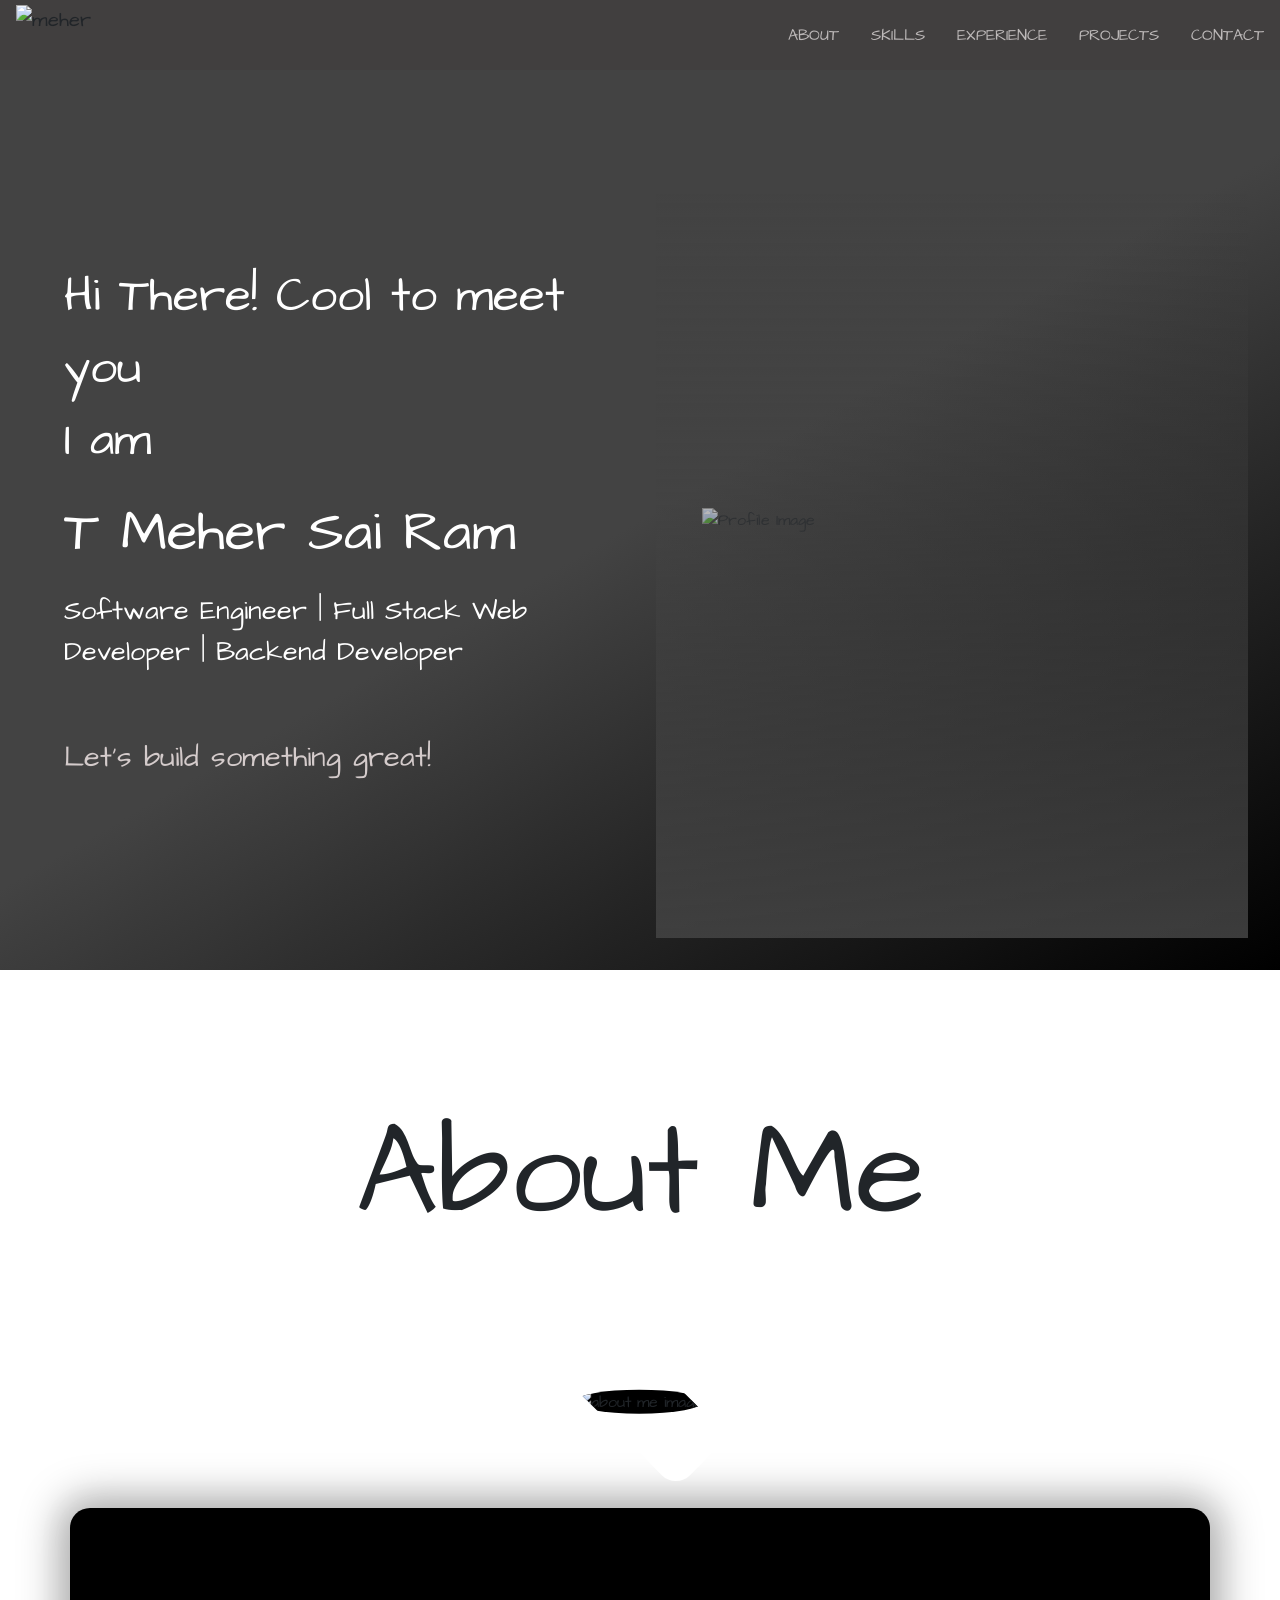
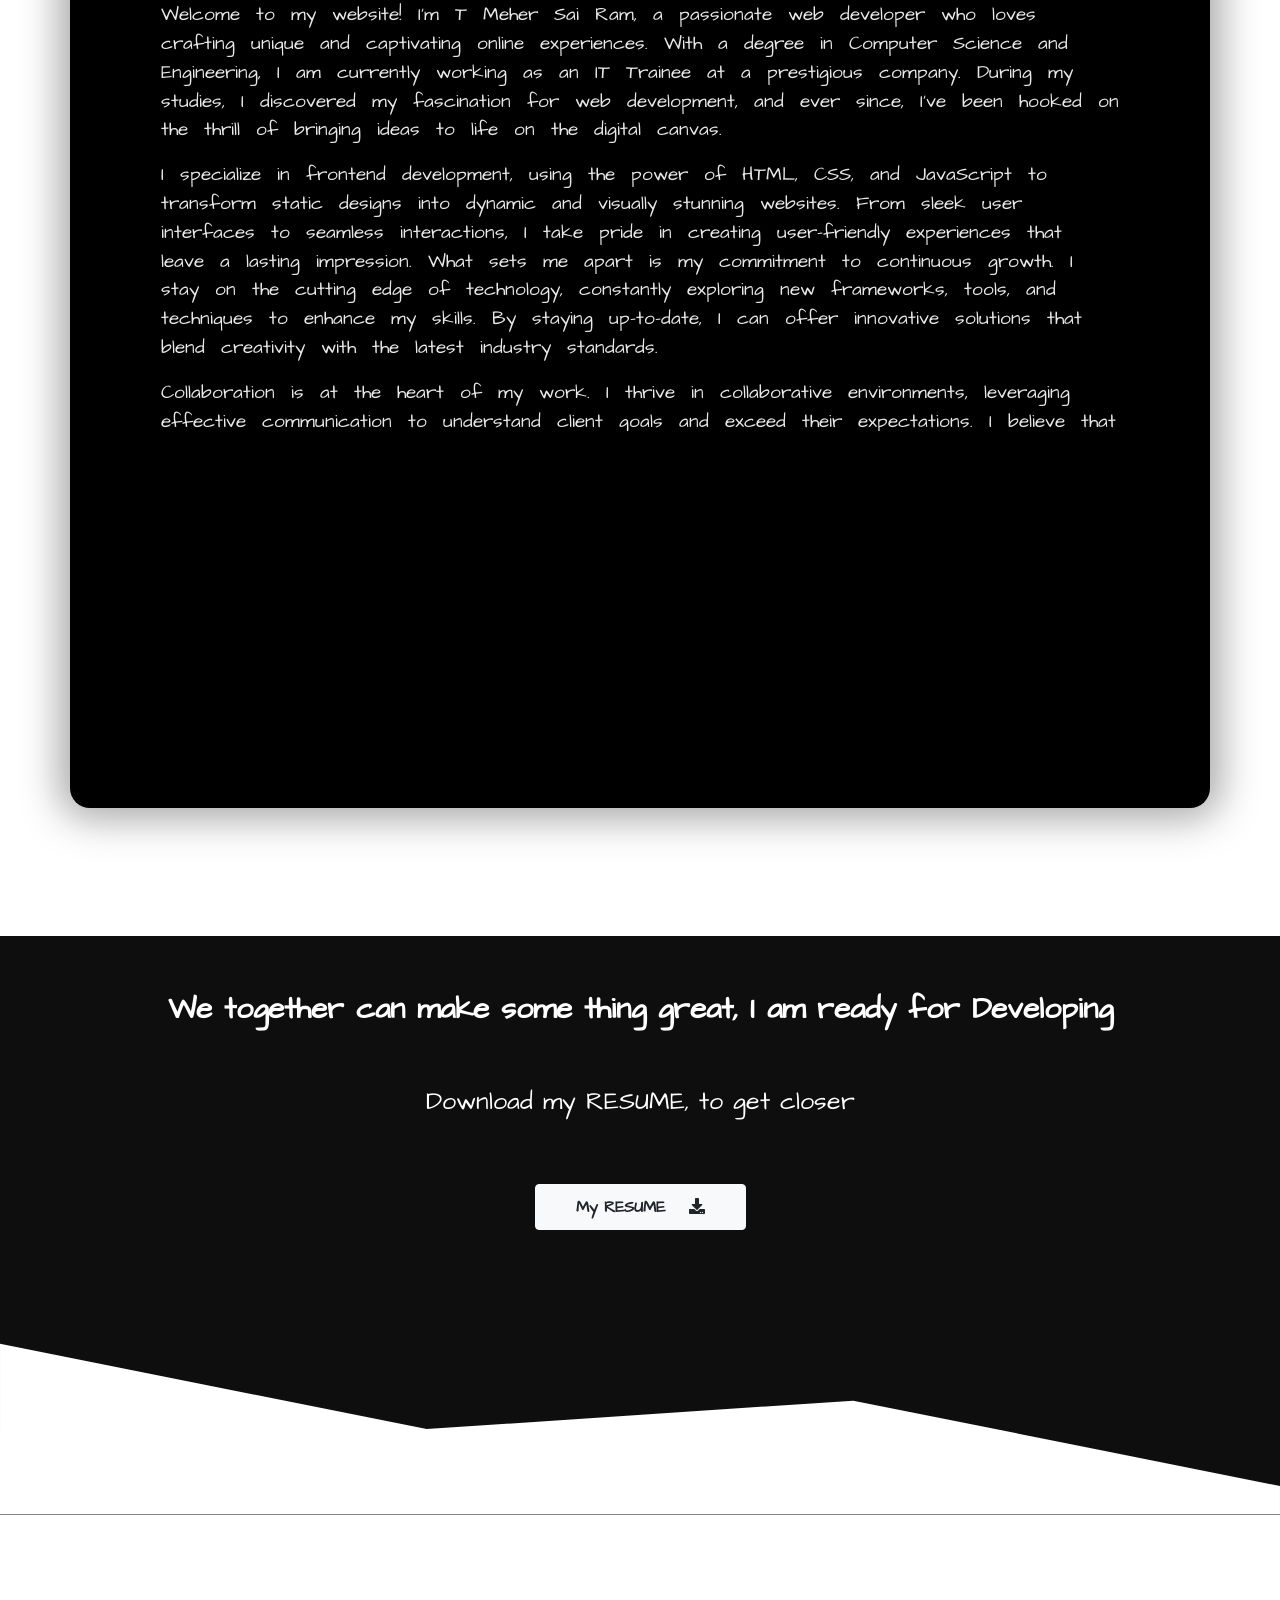
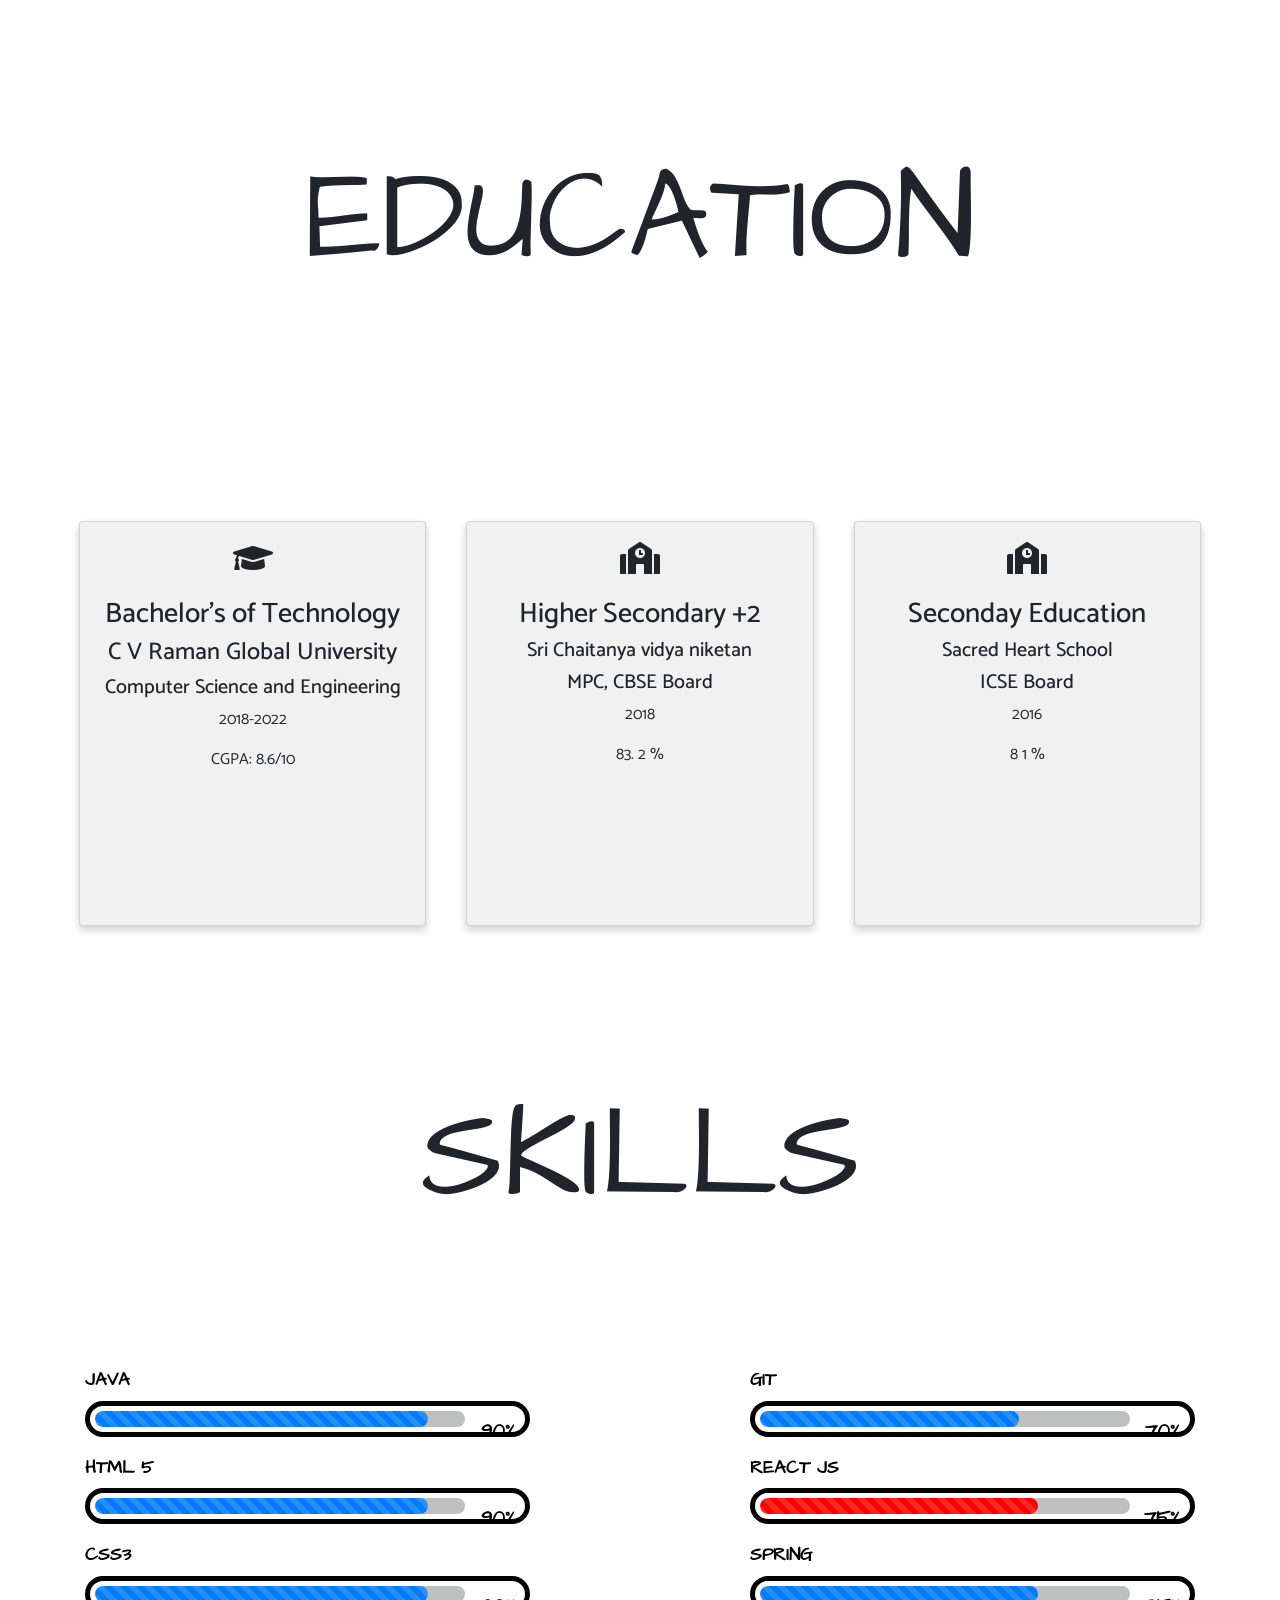
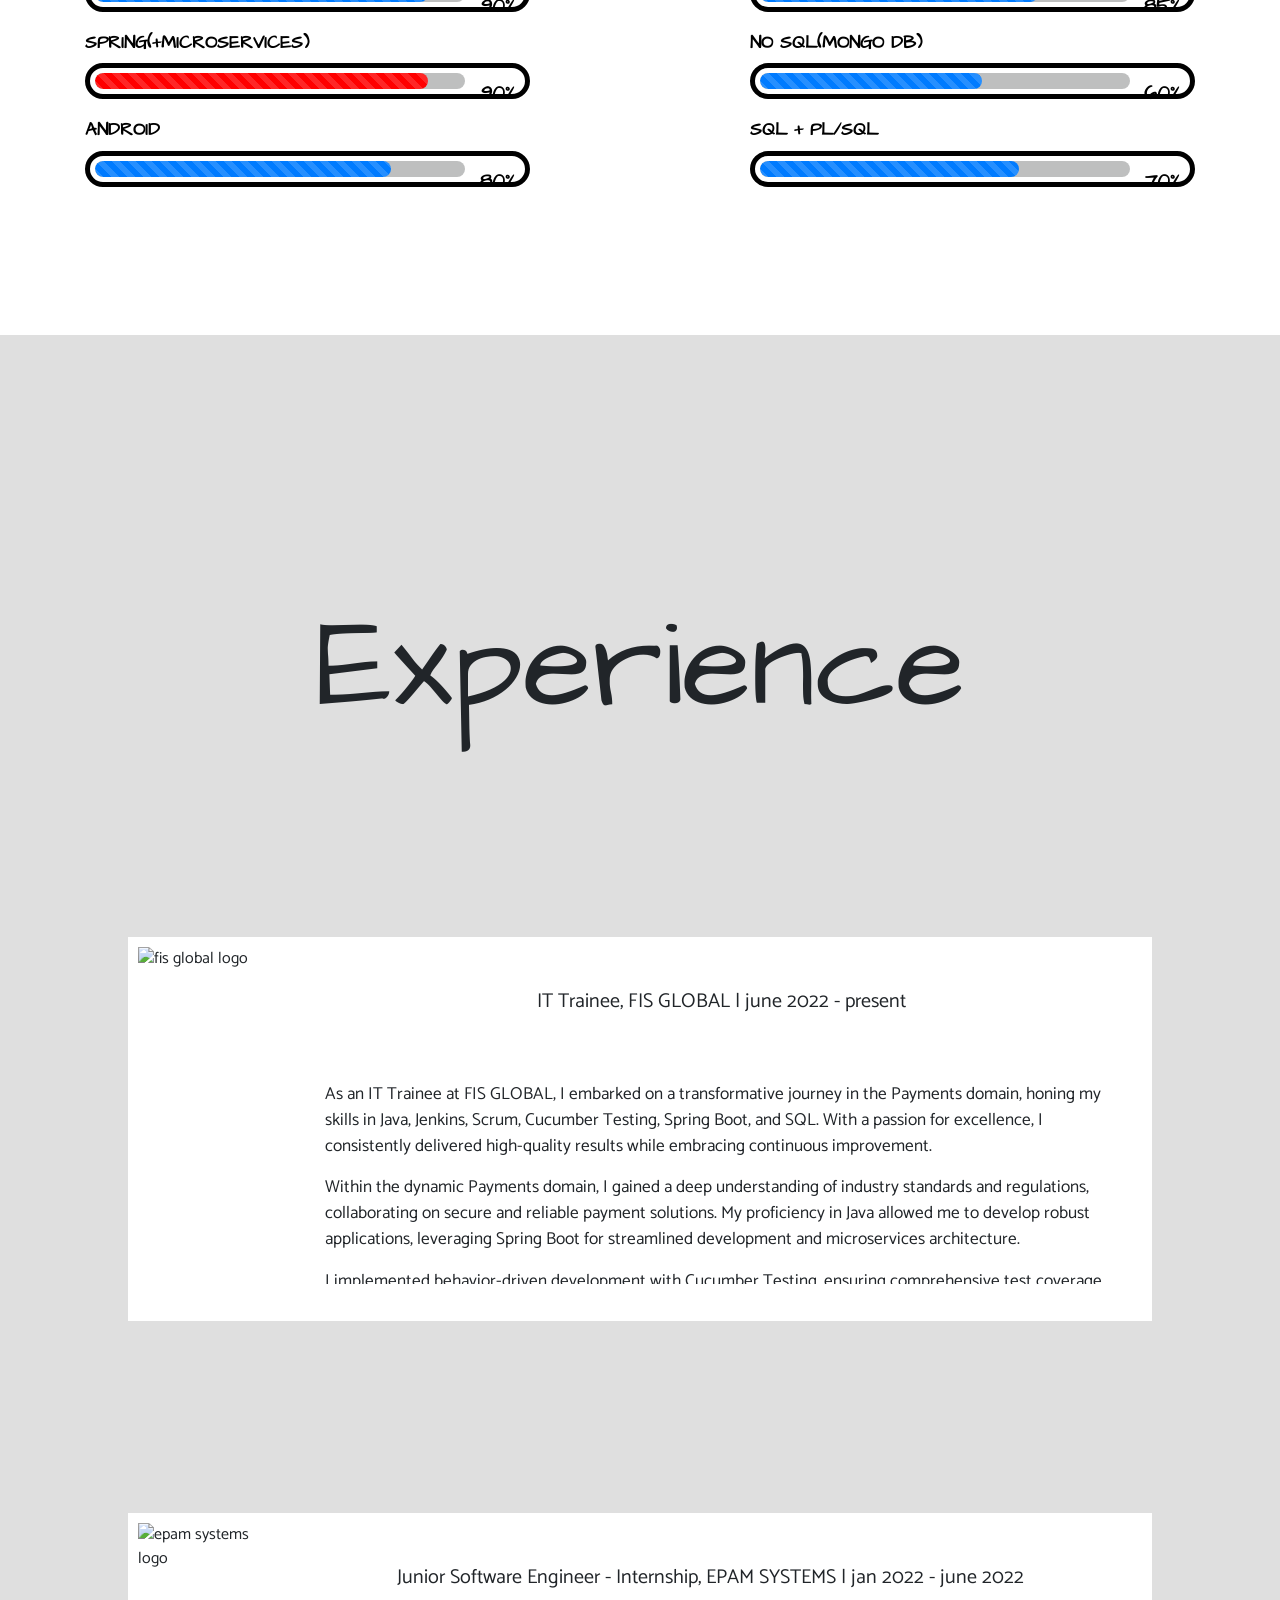
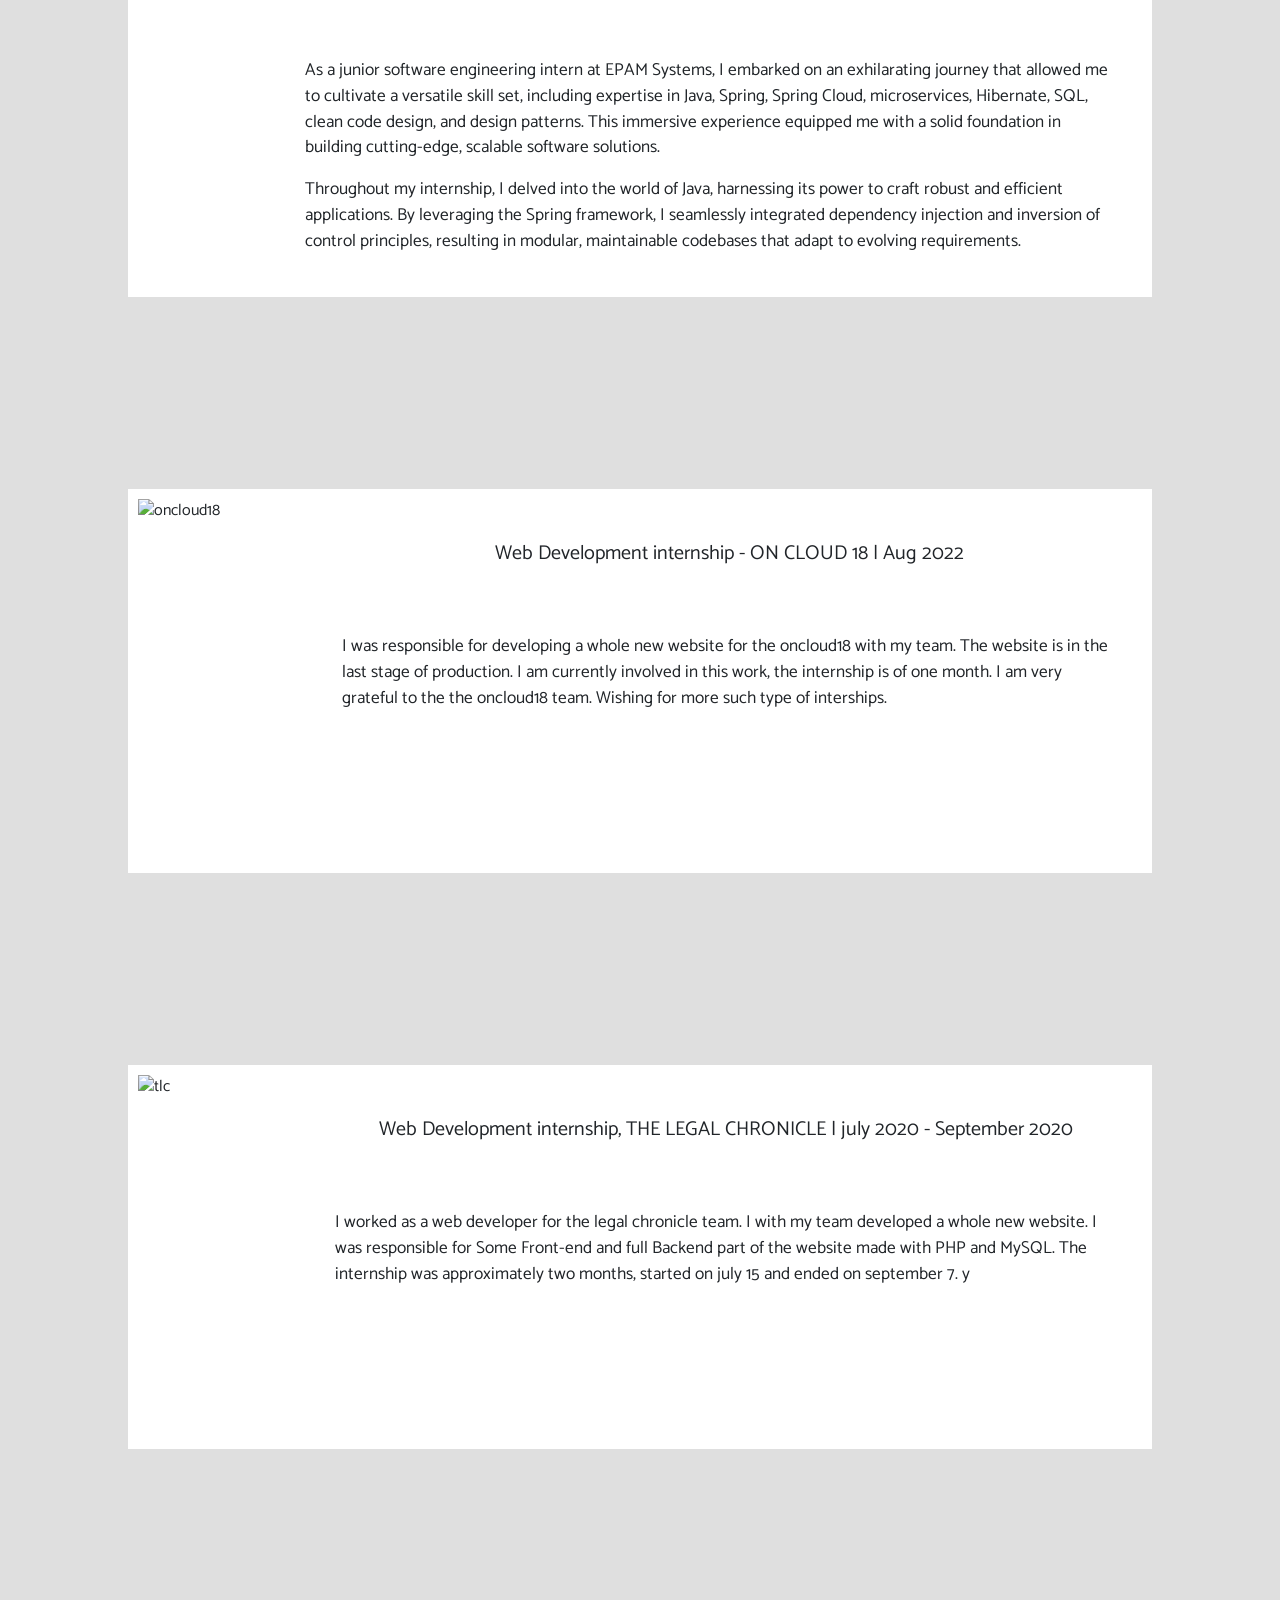
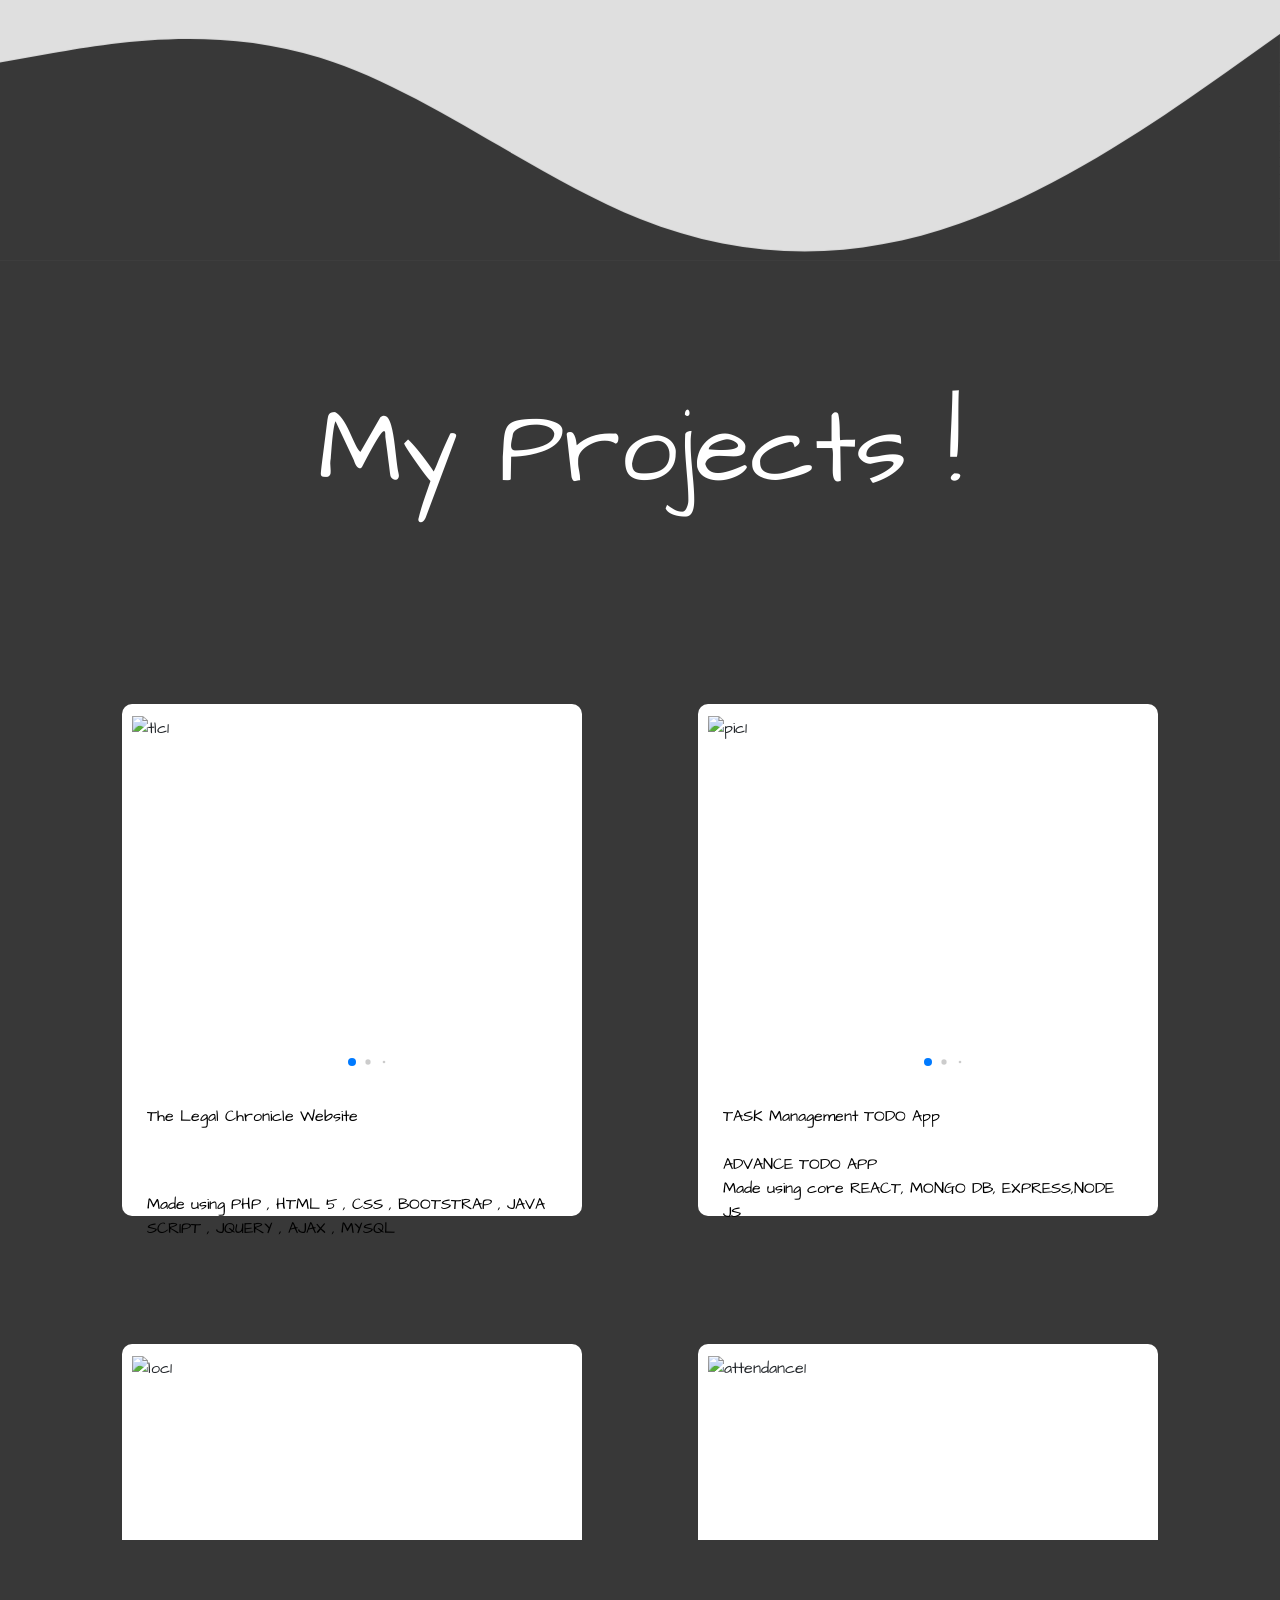
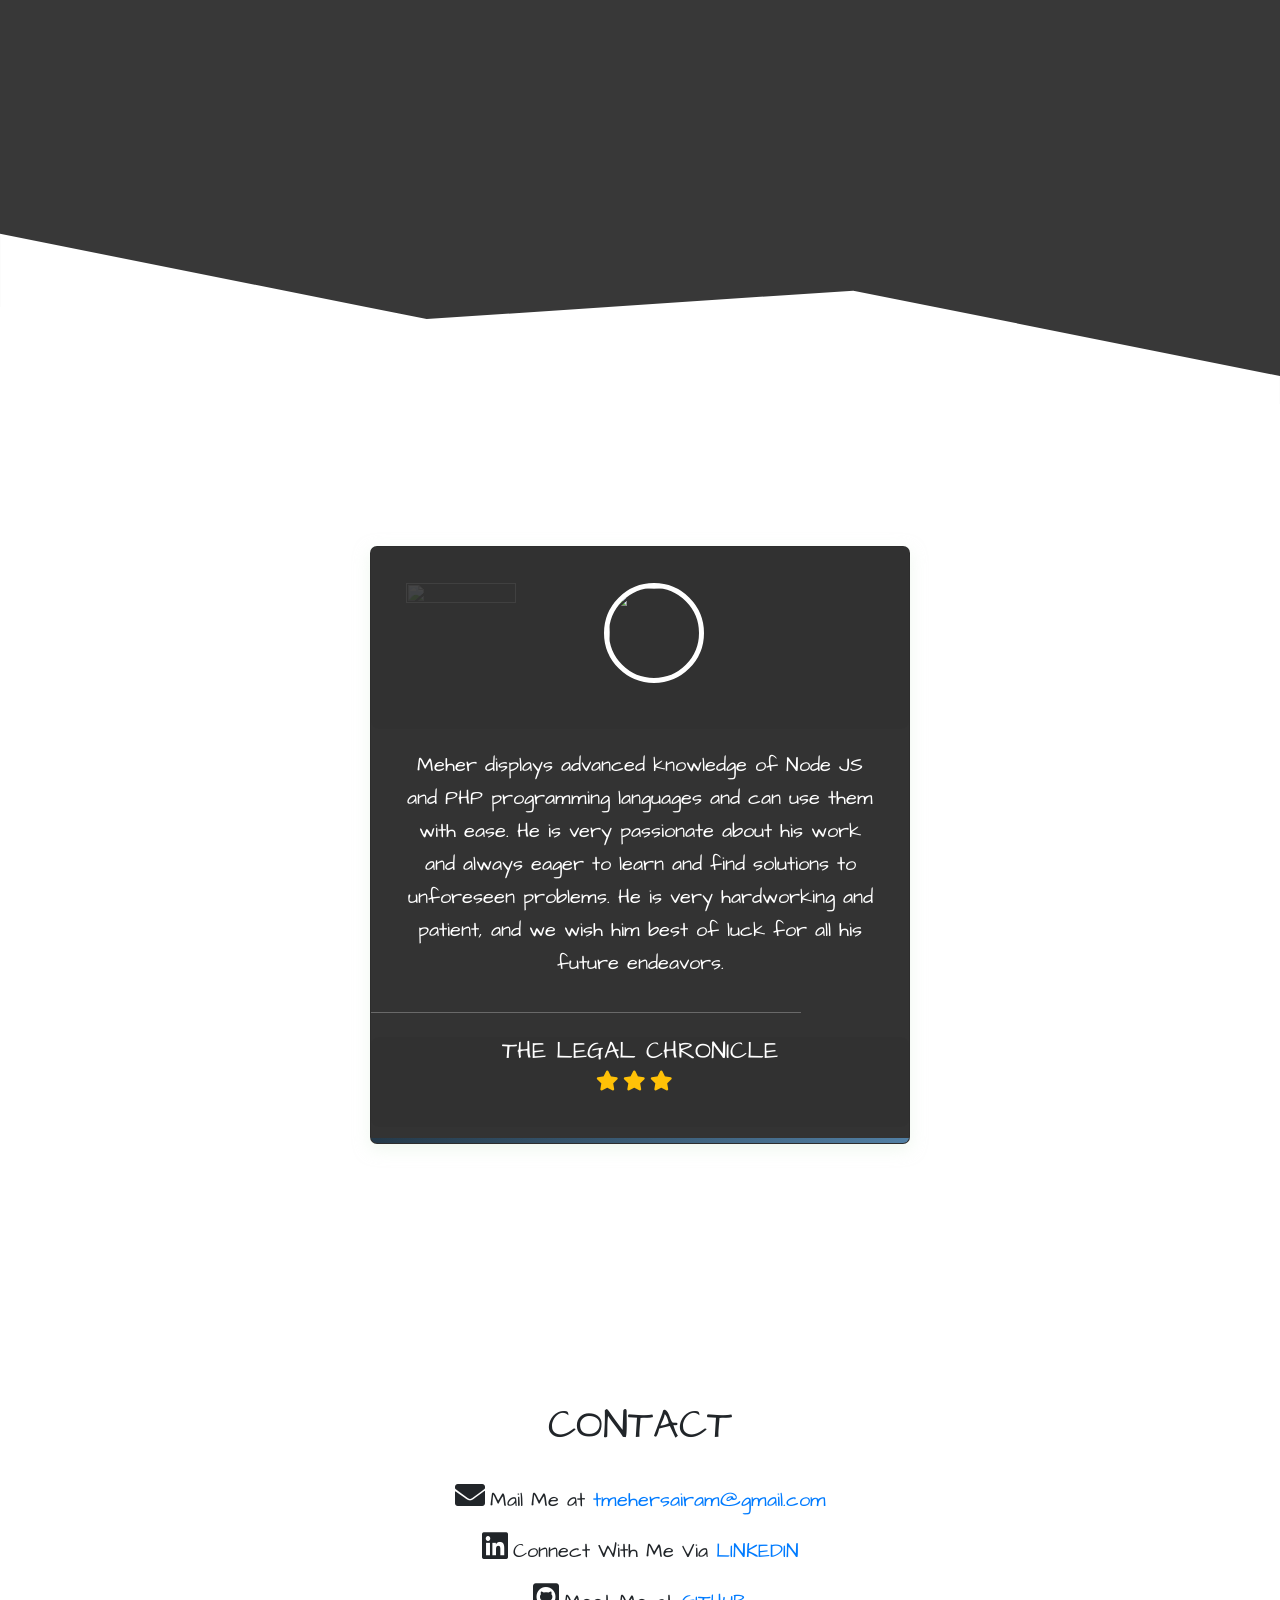
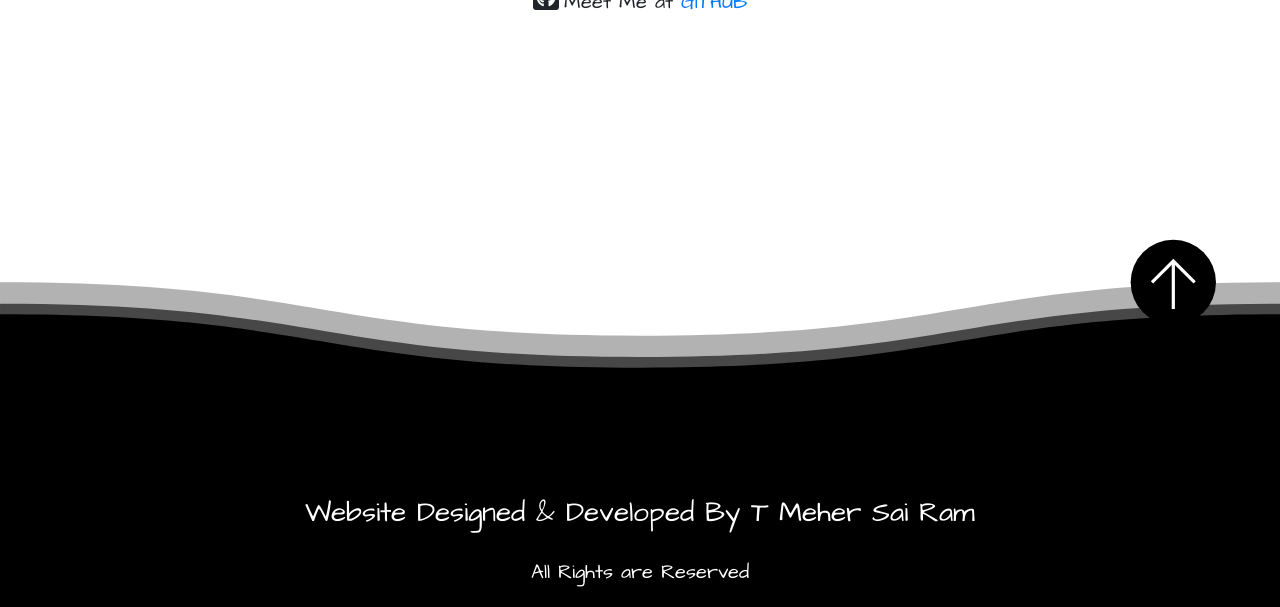
==== index.html @ e02eb6b3 "Implement comprehensive responsive design overhaul with mobile-first approach - Add CSS reset with b" ====
<!DOCTYPE html>
<html lang="en">

<head>
  <meta charset="UTF-8" />
  <meta name="viewport" content="width=device-width, initial-scale=1.0">
  <meta http-equiv="X-UA-Compatible" content="IE=edge">
  <title>Meher's PortFolio</title>
  
  <!-- Bootstrap CSS -->
  <link rel="stylesheet" href="https://maxcdn.bootstrapcdn.com/bootstrap/4.3.1/css/bootstrap.min.css">
  
  <!-- Font Awesome -->
  <link rel="stylesheet" href="https://cdnjs.cloudflare.com/ajax/libs/font-awesome/5.14.0/css/all.min.css"
    integrity="sha512-1PKOgIY59xJ8Co8+NE6FZ+LOAZKjy+KY8iq0G4B3CyeY6wYHN3yt9PW0XpSriVlkMXe40PTKnXrLnZ9+fkDaog=="
    crossorigin="anonymous" />

  <!-- Swiper -->
  <link rel="stylesheet" href="https://unpkg.com/swiper/swiper-bundle.min.css" />
  
  <!-- Owl Carousel -->
  <link rel="stylesheet" href="https://cdnjs.cloudflare.com/ajax/libs/owl-carousel/1.3.3/owl.carousel.min.css">
  <link rel="stylesheet" href="https://cdnjs.cloudflare.com/ajax/libs/owl-carousel/1.3.3/owl.theme.min.css">

  <!-- AOS Animation -->
  <link href="https://unpkg.com/aos@2.3.1/dist/aos.css" rel="stylesheet" />
  
  <!-- Custom CSS -->
  <link rel="stylesheet" href="style.css" />
</head>

<body>
  <nav class="navbar" id="demo">
    <div class="navbar-brand">
      <img src="assets/meher_png-removebg-preview.png" alt="meher">
    </div>
    <ul class="nav-links">
      <li><a href="#about">ABOUT</a></li>
      <li><a href="#skills">SKILLS</a></li>
      <li><a href="#experience">EXPERIENCE</a></li>
      <li><a href="#projects">PROJECTS</a></li>
      <li><a href="#contact">CONTACT</a></li>

    </ul>
    <div class="hamburger-icon" onclick="openSideNav()" id="openSideNavButton">
      <i class="fas fa-bars"></i>
    </div>
  </nav>

  <div class="sidenav" id="sidenav">
    <ul class="sidenav-links">
      <li>
        <i class="fas fa-times close-sidenav" id="closeSideNavButton" onclick="closeSideNav()"></i>
      </li>
      <li><a href="#about">ABOUT</a></li>
      <li><a href="#skills">SKILLS</a></li>
      <li><a href="#experience">EXPERIENCE</a></li>
      <li><a href="#projects">PROJECTS</a></li>
      <li><a href="#contact">CONTACT</a></li>
    </ul>
  </div>
  <header class="about-container" id="top_view">
    <div class="about-details">
      <div class="greeting" data-aos="zoom-in-down">
        Hi There! Cool to meet you
        <br />
        I am
      </div>
      <div class="name" data-aos="zoom-in-down">
        <h1>T Meher Sai Ram</h1>
      </div>
      <div class="roles" data-aos="fade-up" data-aos-duration="2000">
        Software Engineer | Full Stack Web Developer | Backend Developer
        <br />
        <br />

      </div>
      <div class="details-1" data-aos="fade-up" data-aos-duration="2000">
        Let's build something great!

      </div>
    </div>
    <div class="pic" data-aos="fade-up" data-aos-duration="2000">
      <img src="assets/My project-1 (1).png" alt="Profile Image" />
    </div>
  </header>

  <div id="about" class="about-me-container">
    <div class="about-me-header">
      <h1 data-aos="fade-down" data-aos-duration="2000">About Me</h1>
    </div>
    <div class="about-me-block container" data-aos="zoom-in" data-aos-duration="2000">
      <div class="about-me-image">
        <img src="assets/meher1.png" alt="about me image" />
      </div>
      <div class="about-me" data-aos="fade-left" data-aos-duration="2000">
        <p>
          Welcome to my website! I'm T Meher Sai Ram, a passionate web developer who loves crafting unique and
          captivating
          online experiences.

          With a degree in Computer Science and Engineering, I am currently working as an IT Trainee at a prestigious
          company.
          During my studies, I discovered my fascination for web development, and ever since, I've been hooked on the
          thrill of
          bringing ideas to life on the digital canvas.
        </p>

        <p>I specialize in frontend development, using the power of HTML, CSS, and JavaScript to transform static
          designs into
          dynamic and visually stunning websites. From sleek user interfaces to seamless interactions, I take pride in
          creating
          user-friendly experiences that leave a lasting impression.

          What sets me apart is my commitment to continuous growth. I stay on the cutting edge of technology, constantly
          exploring new frameworks, tools, and techniques to enhance my skills. By staying up-to-date, I can offer
          innovative
          solutions that blend creativity with the latest industry standards.

        </p>
        <p>Collaboration is at the heart of my work. I thrive in collaborative environments, leveraging effective
          communication
          to understand client goals and exceed their expectations. I believe that building strong relationships and
          fostering
          open dialogue is the key to successful partnerships.

          This website is a showcase of my portfolio, where you can witness firsthand the diverse range of projects I've
          been
          involved in. Each one is a testament to my passion for development and my unwavering commitment to quality.


        </p>

        <p> Thank you for visiting, and I can't wait to embark on new web development adventures together!
        </p>
      </div>
    </div>
  </div>
  <div class="resume_block" data-aos="fade-up">

    <div class="resume_container">
      <div class="resume_text1" data-aos="zoom-in-down">
        We together can make some thing great, I am ready for Developing
      </div>
      <div class="resume_text2" data-aos="zoom-in-up">
        Download my RESUME, to get closer
      </div>
      <div class="resume" data-aos="fade-up">
        <a class="btn btn-secondary btn-light" href="assets/T Meher Sai Ram_Resume_v8_2.pdf"
          download='T Meher Sai Ram_Resume'>My RESUME &nbsp;&nbsp; <i class="fa fa-download"></i></a>
      </div>
    </div>
    <svg xmlns="http://www.w3.org/2000/svg" viewBox="0 0 1440 320" id="svg">
      <path fill="#ffffff" fill-opacity="1" d="M0,128L480,224L960,192L1440,288L1440,320L960,320L480,320L0,320Z"></path>
    </svg>
  </div>

  <!-- Here will be the education  -->
  <section id="education" class="education">
    <br><br>
    <h1 class="heading">EDUCATION</h1>
    <br>
    <div class="row">
      <div class="col col-lg-4 col-md-4 col-sm-12" data-aos="fade-up" data-aos-duration="1000">
        <div class="card">
          <i class="fa fa-graduation-cap fa-2x" aria-hidden="true"></i><br>
          <h3>Bachelor's of Technology</h3>
          <h4> C V Raman Global University</h4>
          <h5>Computer Science and Engineering</h5>
          <p>2018-2022</p>
          <p>CGPA: 8.6/10</p>
        </div>
      </div>
      <div class="col col-lg-4 col-md-4 col-sm-12" data-aos="fade-up" data-aos-duration="1000">
        <div class="card">
          <i class="fas fa-school fa-2x" aria-hidden="true"></i><br>
          <h3>Higher Secondary +2</h3>
          <h5>Sri Chaitanya vidya niketan</h5>
          <h5>MPC, CBSE Board</h5>
          <p>2018</p>
          <p>83. 2 %</p>
        </div>
      </div>
      <div class="col col-lg-4 col-md-4 col-sm-12" data-aos="fade-up" data-aos-duration="1000">
        <div class="card">
          <i class="fas fa-school fa-2x" aria-hidden="true"></i><br>
          <h3> Seconday Education</h3>
          <h5>Sacred Heart School</h5>
          <h5>ICSE Board</h5>
          <p>2016</p>
          <p>8 1 %</p>
        </div>
      </div>
    </div>
  </section>
  <!-- here will be the skills block -->
  <div id="skills" class="skills">
    <h1>SKILLS</h1>
    <div class="container">
      <div class="row">
        <div class="col-lg-5" data-aos="zoom-in" data-aos-duration="1000">
          <h3 class="progress-title">JAVA</h3>
          <div class="progress-outer">
            <div class="progress">
              <div class="progress-bar progress-bar-striped progress-bar-danger" style="width:90%;"></div>
              <div class="progress-value"><span>90</span>%</div>
            </div>
          </div>
          <h3 class="progress-title">HTML 5</h3>
          <div class="progress-outer">
            <div class="progress">
              <div class="progress-bar progress-bar-striped one" style="width:90%;"></div>
              <div class="progress-value"><span>90</span>%</div>
            </div>
          </div>
          <h3 class="progress-title">CSS3</h3>
          <div class="progress-outer">
            <div class="progress">
              <div class="progress-bar progress-bar-striped two" style="width:90%;"></div>
              <div class="progress-value"><span>90</span>%</div>
            </div>
          </div>
          <h3 class="progress-title">SPRING(+MICROSERVICES)</h3>
          <div class="progress-outer">
            <div class="progress">
              <div class="progress-bar progress-bar-striped three" style="width:90%;"></div>
              <div class="progress-value"><span>90</span>%</div>
            </div>
          </div>
          <h3 class="progress-title">ANDROID</h3>
          <div class="progress-outer">
            <div class="progress">
              <div class="progress-bar progress-bar-striped four" style="width:80%;"></div>
              <div class="progress-value"><span>80</span>%</div>
            </div>
          </div>
        </div>
        <div class="col-lg-2">
        </div>
        <div class="col-lg-5" data-aos="zoom-in" data-aos-duration="1000">
          <h3 class="progress-title">GIT</h3>
          <div class="progress-outer">
            <div class="progress">
              <div class="progress-bar progress-bar-striped five" style="width:70%;"></div>
              <div class="progress-value"><span>70</span>%</div>
            </div>
          </div>
          <h3 class="progress-title">REACT JS</h3>
          <div class="progress-outer">
            <div class="progress">
              <div class="progress-bar progress-bar-striped six" style="width:75%;"></div>
              <div class="progress-value"><span>75</span>%</div>
            </div>
          </div>
          <h3 class="progress-title">SPRING</h3>
          <div class="progress-outer">
            <div class="progress">
              <div class="progress-bar progress-bar-striped seven" style="width:75%;"></div>
              <div class="progress-value"><span>85</span>%</div>
            </div>
          </div>
          <h3 class="progress-title">NO SQL(MONGO DB)</h3>
          <div class="progress-outer">
            <div class="progress">
              <div class="progress-bar progress-bar-striped eight" style="width:60%;"></div>
              <div class="progress-value"><span>60</span>%</div>
            </div>
          </div>
          <h3 class="progress-title">SQL + PL/SQL</h3>
          <div class="progress-outer">
            <div class="progress">
              <div class="progress-bar progress-bar-striped nine" style="width:70%;"></div>
              <div class="progress-value"><span>70</span>%</div>
            </div>
          </div>
        </div>
      </div>
    </div>
  </div>


  <!-- internships container -->
  <div id="experience" class="internships-container">
    <div class="internships-header">
      <h1 data-aos="fade-down">Experience </h1>
    </div>
    <div class="experiences">
      <div class="experience" data-aos="zoom-in" data-aos-duration="800">
        <img src="assets/fisglobal-logo.png" alt="fis global logo" />
        <div class="experience_details">
          <p class="experience_name">
            IT Trainee, FIS GLOBAL | june 2022 - present
          </p>
          <div class="experience_info">
            <p>As an IT Trainee at FIS GLOBAL, I embarked on a transformative journey in the Payments domain, honing my
              skills in Java, Jenkins, Scrum, Cucumber Testing, Spring Boot, and SQL. With a passion for excellence, I
              consistently delivered high-quality results while embracing continuous improvement.</p>
            <p>Within the dynamic Payments domain, I gained a deep understanding of industry standards and regulations,
              collaborating on secure and reliable payment solutions. My proficiency in Java allowed me to develop
              robust applications, leveraging Spring Boot for streamlined development and microservices architecture.
            </p>
            <p>I implemented behavior-driven development with Cucumber Testing, ensuring comprehensive test coverage and
              facilitating collaboration. Embracing Agile methodologies, especially Scrum, I excelled in efficient
              project management and fostered transparent communication.</p>
            <p>Harnessing Jenkins for CI/CD pipelines, I automated build, test, and deployment processes, enabling
              efficient software delivery. Additionally, my expertise in SQL empowered me to design optimized database
              schemas and execute complex queries for efficient data management.</p>
            <p>Throughout my IT Trainee role, I demonstrated strong problem-solving skills, adaptability to new
              technologies, and effective communication. Thriving in a fast-paced environment, I constantly sought
              challenges to drive exceptional outcomes.</p>
            <p>In summary, my experience in the Payments domain at FIS GLOBAL, along with proficiency in Java, Jenkins,
              Scrum, Cucumber Testing, Spring Boot, and SQL, uniquely positions me to make valuable contributions to
              future projects. I am ready to leverage my skills and experiences to drive innovation and deliver
              impactful solutions.</p>
          </div>
        </div>
      </div>
      <div class="experience" data-aos="zoom-in" data-aos-duration="800">
        <img src="assets/epam-logo.png" alt="epam systems logo" />
        <div class="experience_details">
          <p class="experience_name">
            Junior Software Engineer - Internship, EPAM SYSTEMS | jan 2022 - june 2022
          </p>
          <div class="experience_info">
            <p>As a junior software engineering intern at EPAM Systems, I embarked on an exhilarating journey that
              allowed me to cultivate a versatile skill set, including expertise in Java, Spring, Spring Cloud,
              microservices, Hibernate, SQL, clean code design, and design patterns. This immersive experience equipped
              me with a solid foundation in building cutting-edge, scalable software solutions.</p>
            <p>Throughout my internship, I delved into the world of Java, harnessing its power to craft robust and
              efficient applications. By leveraging the Spring framework, I seamlessly integrated dependency injection
              and inversion of control principles, resulting in modular, maintainable codebases that adapt to evolving
              requirements.</p>
            <p>One of the highlights of my internship was working with Spring Cloud, where I harnessed its capabilities
              to build distributed systems and embrace microservices architecture. By employing components such as
              Eureka, Ribbon, and Zuul, I achieved seamless service discovery, load balancing, and API gateway
              functionality, empowering applications to thrive in dynamic, cloud-native environments.</p>
            <p>In parallel, I honed my expertise in Hibernate and SQL, seamlessly bridging the gap between
              object-oriented programming and relational databases. I skillfully designed database schemas, composed
              intricate queries, and ensured data integrity, attaining optimized and scalable data management.</p>
            <p>Guided by a passion for clean code design, I committed myself to writing elegant, maintainable, and
              testable code. Adhering to industry best practices, I applied SOLID principles and skillfully implemented
              design patterns such as Singleton, Factory, and Observer, instilling extensibility and reusability into
              every line of code.</p>
            <p>Throughout my internship, I thrived on collaboration and actively engaged with cross-functional teams. By
              participating in rigorous code reviews and soliciting feedback from mentors and colleagues, I continuously
              refined my coding practices, embraced agile methodologies, and delivered exceptional software solutions.
            </p>
            <p>My time at EPAM Systems has not only instilled in me a diverse skill set encompassing Java, Spring,
              Spring Cloud, microservices, Hibernate, SQL, clean code design, and design patterns, but it has also
              fostered a deep understanding of the nuances of professional software development.</p>
            <p>In summary, my internship at EPAM Systems was a transformative experience that equipped me with a
              distinctive blend of technical skills and a passion for crafting exceptional software. I am eager to
              leverage these talents to drive innovation and make a lasting impact in the field of software engineering.
            </p>
          </div>

        </div>
      </div>

      <div class="experience" data-aos="zoom-in" data-aos-duration="800">
        <img src="assets/onCloud18_internship_offer.jpeg" alt="oncloud18" />
        <div class="experience_details">
          <p class="experience_name">
            Web Development internship - ON CLOUD 18 | Aug 2022
          </p>
          <p class="experience_info">
            I was responsible for developing a whole new website for the oncloud18 with my team. The website is in the
            last stage of production.
            I am currently involved in this work, the internship is of one month. I am very grateful to the the
            oncloud18 team. Wishing for more such type of interships.
          </p>
        </div>
      </div>


      <div class="experience" data-aos="zoom-in" data-aos-duration="800">
        <img src="assets/TLC_CERTIFICATE.jpeg" alt="tlc" />
        <div class="experience_details">
          <p class="experience_name">
            Web Development internship, THE LEGAL CHRONICLE | july 2020 - September 2020
          </p>
          <p class="experience_info">
            I worked as a web developer for the legal chronicle team. I with my team developed a whole new website.
            I was responsible for Some Front-end and full Backend part of the website made with PHP and MySQL. The
            internship was approximately two months, started on july 15 and ended on september 7.
            y </p>
        </div>
      </div>


    </div>
    <svg xmlns="http://www.w3.org/2000/svg" viewBox="0 0 1440 320" style="background-color: rgb(223, 223, 223);">
      <path data-aos="fade-up" fill="#383838" fill-opacity="1"
        d="M0,96L60,85.3C120,75,240,53,360,90.7C480,128,600,224,720,272C840,320,960,320,1080,277.3C1200,235,1320,149,1380,106.7L1440,64L1440,320L1380,320C1320,320,1200,320,1080,320C960,320,840,320,720,320C600,320,480,320,360,320C240,320,120,320,60,320L0,320Z">
      </path>
    </svg>
  </div>




  <!-- projects container -->
  <div id="projects" class="projects-container">
    <div class="project-header">
      <h1 data-aos="zoom-in">
        My Projects !
      </h1>
    </div>
    <div class="projects-block">
      <!-- <div class="search-block">
          <div class="input-group input-group-lg">
            <div class="input-group-prepend">
              <span class="input-group-text" id="inputGroup-sizing-lg"
                ><i class="fa fa-search"></i
              ></span>
            </div>
            <input
              type="text"
              class="form-control"
              aria-label="Sizing example input"
              aria-describedby="inputGroup-sizing-lg"
              placeholder="Enter any language "
            />
          </div>
        </div> -->
      <div class="projects">
        <div class="project">
          <!-- Swiper -->
          <div class="swiper">
            <div class="swiper-container">
              <div class="swiper-wrapper">
                <div class="swiper-slide">
                  <img src="assets/project_pics/Screenshot (178).png" alt="tlc1" />
                </div>
                <div class="swiper-slide">
                  <img src="assets/project_pics/Screenshot (179).png" alt="tlc2" />
                </div>
                <div class="swiper-slide">
                  <img src="assets/project_pics/Screenshot (180).png" alt="tlc3" />
                </div>
                <div class="swiper-slide">
                  <img src="assets/project_pics/Screenshot (181).png" alt="tlc4" />
                </div>
                <div class="swiper-slide">
                  <img src="assets/project_pics/Screenshot (182).png" alt="tlc5" />
                </div>
                <div class="swiper-slide">
                  <img src="assets/project_pics/Screenshot (183).png" alt="tlc6" />
                </div>

              </div>
              <!-- Add Pagination -->
              <div class="swiper-pagination"></div>
            </div>
          </div>
          <div class="project-description">
            <p>The Legal Chronicle Website </p>
            <br>
            <br>
            Made using PHP , HTML 5 , CSS , BOOTSTRAP , JAVA SCRIPT , JQUERY , AJAX , MYSQL
          </div>
          <a class="btn btn-block btn-dark" href="http://thelegalchronicle.org" target="_blank">VIEW PROJECT</a>
        </div>
        <div class="project">
          <!-- Swiper -->
          <div class="swiper">
            <div class="swiper-container">
              <div class="swiper-wrapper">
                <div class="swiper-slide">
                  <img src="assets/project_pics/pic2.png" alt="pic1" />
                </div>
                <div class="swiper-slide">
                  <img src="assets/project_pics/pic4.png" alt="pic4" />
                </div>
                <div class="swiper-slide">
                  <img src="assets/project_pics/pic5.png" alt="pic5" />
                </div>
                <div class="swiper-slide">
                  <img src="assets/project_pics/pic14.png" alt="pic14" />
                </div>
                <div class="swiper-slide">
                  <img src="assets/project_pics/pic16.png" alt="pic16" />
                </div>
              </div>
              <!-- Add Pagination -->
              <div class="swiper-pagination"></div>
            </div>

          </div>
          <div class="project-description">
            TASK Management TODO App
            <br>
            <br>
            ADVANCE TODO APP
            <br>
            Made using core REACT, MONGO DB, EXPRESS,NODE JS

          </div>
        </div>
        <div class="project">
          <!-- Swiper -->
          <div class="swiper">
            <div class="swiper-container">
              <div class="swiper-wrapper">
                <div class="swiper-slide">
                  <img src="assets/project_pics/lco1.jpeg" alt="loc1" />
                </div>
                <div class="swiper-slide">
                  <img src="assets/project_pics/lco2.jpeg" alt="loc2" />
                </div>
                <div class="swiper-slide">
                  <img src="assets/project_pics/lco3.jpeg" alt="loc3" />
                </div>
                <div class="swiper-slide">
                  <img src="assets/project_pics/lco4.jpeg" alt="loc4" />
                </div>
                <div class="swiper-slide">
                  <img src="assets/project_pics/lco5.jpeg" alt="loc5" />
                </div>

              </div>
              <!-- Add Pagination -->
              <div class="swiper-pagination"></div>
            </div>

          </div>
          <div class="project-description">
            LCO Workout app
            <br>
            <br>
            Work out app with Random and dynamic work out options .
            <br>
            Made using core ANDROID, JAVA

          </div>
        </div>
        <div class="project">
          <!-- Swiper -->
          <div class="swiper">
            <div class="swiper-container">
              <div class="swiper-wrapper">
                <div class="swiper-slide">
                  <img src="assets/project_pics/attendance1.jpeg" alt="attendance1" />
                </div>
                <div class="swiper-slide">
                  <img src="assets/project_pics/attendance2.jpeg" alt="attendance2" />
                </div>
                <div class="swiper-slide">
                  <img src="assets/project_pics/attendance3.jpeg" alt="attendance3" />
                </div>
                <div class="swiper-slide">
                  <img src="assets/project_pics/attendance4.jpeg" alt="attendance4" />
                </div>
                <div class="swiper-slide">
                  <img src="assets/project_pics/attendance5.jpeg" alt="attendance5" />
                </div>
                <div class="swiper-slide">
                  <img src="assets/project_pics/attendance6.jpeg" alt="attendance6" />
                </div>

              </div>
              <!-- Add Pagination -->
              <div class="swiper-pagination"></div>
            </div>

          </div>
          <div class="project-description">
            Attendance controller app
            <br>
            <br>
            Easy attendace system for specific subject . And can generate excel sheets

            <br>
            Made using core ANDROID , JAVA , SQL LITE
          </div>
        </div>
        <div class="project swiper">
          <!-- Swiper  -->
          <div class="swiper">
            <div class="swiper-container">
              <div class="swiper-wrapper">
                <div class="swiper-slide">
                  <img src="assets/project_pics/hr184.png" alt="hr184" />
                </div>
                <div class="swiper-slide">
                  <img src="assets/project_pics/hr185.png" alt="hr185" />
                </div>
                <div class="swiper-slide">
                  <img src="assets/project_pics/hr186.png" alt="hr186" />
                </div>
                <div class="swiper-slide">
                  <img src="assets/project_pics/hr187.png" alt="hr187" />
                </div>
                <div class="swiper-slide">
                  <img src="assets/project_pics/hr188.png" alt="hr188" />
                </div>

              </div>
              <!-- Add Pagination -->
              <div class="swiper-pagination"></div>
            </div>

          </div>
          <div class="project-description">
            A Simple HR Management Site
            <br>
            <br>

            Made using PHP, MYSQL, BOOTSTRAP, JAVA SCRIPT, AJAX
          </div>
        </div>


      </div>
    </div>
    <svg xmlns="http://www.w3.org/2000/svg" viewBox="0 0 1440 320" id="svg">
      <path fill="#ffffff" fill-opacity="1" d="M0,128L480,224L960,192L1440,288L1440,320L960,320L480,320L0,320Z"></path>
    </svg>
  </div>
  <!-- testimonial -->
  <div class="testimonial" data-aos="zoom-in" data-aos-duration="2000">
    <div class="container my-5 justify-content-center">
      <div class=" row justify-content-center ">
        <div class="col-lg-6 col-12 mt-5 ">
          <div class="card mt-3 ">
            <div class="layer"></div>
            <div class="content">
              <div class="card-header text-center border-0">
                <div class="row justify-content-center my-4">
                  <div class="col">
                    <div class="d-flex flex-lg-row flex-column-reverse no-gutters justify-content-center">
                      <div class="col-3 text-right"><img class="img-fluid" id="quotes"
                          src="https://img.icons8.com/ultraviolet/40/000000/quote-left.png" width="110" height="110">
                      </div>
                      <div class="col pr-lg-5"><img class=" img-1 mr-lg-5 " src="assets/logo.jpeg"></div>
                    </div>
                  </div>
                </div>
              </div>
              <div class="card-body text-center pb-3 ">
                <div class="row justify-content-center">
                  <div class="col text-center justify-content-center ">
                    <p class="bold text-center px-md-3"> Meher displays advanced knowledge of Node JS and PHP
                      programming languages and can use them with ease. He is very passionate about his work and always
                      eager to learn and find solutions to unforeseen problems. He is very hardworking and patient, and
                      we wish him best of luck for all his future endeavors.</p>
                  </div>
                </div>
              </div>
              <hr class="mt-auto mb-4">
              <div class="card-footer text-center border-0 mt-0 pt-0 mb-3">
                <div class="row text-center name mt-auto ">
                  <div class="col">
                    <h4 class="mb-0 Elizabeth">THE LEGAL CHRONICLE</h4> <small class="mt-0 text-white"></small>
                    <p><span class="fa fa-star text-warning mr-1"></span><span
                        class="fa fa-star text-warning mr-1"></span><span
                        class="fa fa-star text-warning mr-1"></span><span
                        class="fa fa-star-half-o text-warning mr-1"></span><span
                        class="fa fa-star-o text-warning mr-1"></span></p>
                  </div>
                </div>
              </div>
            </div>
          </div>
        </div>
        <!-- <div class="col-lg-6 col-12 mt-5 ">
            <div class="card mt-3 ">
                <div class="layer"></div>
                <div class="content">
                    <div class="card-header text-center border-0">
                        <div class="row justify-content-center my-4">
                            <div class="col">
                                <div class="d-flex flex-lg-row flex-column-reverse no-gutters justify-content-center">
                                    <div class="col-3 text-right"><img class="img-fluid" id="quotes" src="https://img.icons8.com/ultraviolet/40/000000/quote-left.png" width="110" height="110"></div>
                                    <div class="col pr-lg-5"><img class=" img-1 mr-lg-5 " src="https://i.imgur.com/HjKTNkG.jpg"></div>
                                </div>
                            </div>
                        </div>
                    </div>
                    <div class="card-body text-center pb-3 ">
                        <div class="row justify-content-center">
                            <div class="col text-center justify-content-center ">
                                <p class="bold text-center px-md-3"> Growth of data is exponential and our ability to get true insight that matter was challenging with classic, traditional Bi tools. Vertix allow us to unserstand what is driving exceptions so we can take action Growth of data our ability to get true insight that matter was challenging with classic.</p>
                            </div>
                        </div>
                    </div>
                    <hr class="mt-auto mb-4">
                    <div class="card-footer text-center border-0 mt-0 pt-0 mb-3">
                        <div class="row text-center name mt-auto ">
                            <div class="col">
                                <h4 class="mb-0 Elizabeth">SMike Housin</h4> <small class="mt-0 text-white">Director of Marketing</small>
                                <p><span class="fa fa-star text-warning mr-1"></span><span class="fa fa-star text-warning mr-1"></span><span class="fa fa-star-o text-warning mr-1"></span><span class="fa fa-star-o text-warning mr-1"></span><span class="fa fa-star-o text-warning mr-1"></span></p>
                            </div>
                        </div>
                    </div>
                </div>
            </div>
        </div> -->
      </div>
    </div>
  </div>
  <!-- contact -->
  <div id="contact" class="contact">
    <h1>CONTACT</h1>
    <p><i class="fas fa-envelope fa-2x"></i>Mail Me at <a
        href="https://mail.google.com/mail/?view=cm&fs=1&tf=1&to=tmehersairam@gmail.com">tmehersairam@gmail.com</a></p>
    <p><i class="fab fa-linkedin fa-2x"></i>Connect With Me Via <a href="https://www.linkedin.com/in/mehersairam/"
        target="_blank">LINKEDIN</a></p>
    <p><i class="fab fa-github-square fa-2x"></i>Meet Me at <a href="https://github.com/meher18"
        target="_blank">GITHUB</a></p>
  </div>
  <footer>
    <svg viewBox="0 0 120 28">
      <defs>
        <mask id="xxx">
          <circle cx="7" cy="12" r="40" fill="#fff" />
        </mask>

        <filter id="goo">
          <feGaussianBlur in="SourceGraphic" stdDeviation="2" result="blur" />
          <feColorMatrix in="blur" mode="matrix" values="
           1 0 0 0 0  
           0 1 0 0 0  
           0 0 1 0 0  
           0 0 0 13 -9" result="goo" />
          <feBlend in="SourceGraphic" in2="goo" />
        </filter>

        <path id="wave"
          d="M 0,10 C 30,10 30,15 60,15 90,15 90,10 120,10 150,10 150,15 180,15 210,15 210,10 240,10 v 28 h -240 z" />

      </defs>

      <use id="wave3" class="wave" xlink:href="#wave" x="0" y="-2"></use>
      <use id="wave2" class="wave" xlink:href="#wave" x="0" y="0"></use>

      <g class="topball">
        <a href="#top_view">
          <circle class="ball" cx="110" cy="8" r="4" stroke="none" stroke-width="0" fill="black" />
        </a>

        <g class="arrow">
          <polyline class="" points="108,8 110,6 112,8" fill="none" />
          <polyline class="" points="110,6 110,10.5" fill="none" />
        </g>

      </g>
      <g class="gooeff">
        <circle class="drop drop1" cx="20" cy="2" r="1.8" />
        <circle class="drop drop2" cx="25" cy="2.5" r="1.5" />
        <circle class="drop drop3" cx="16" cy="2.8" r="1.2" />
        <use id="wave1" class="wave" xlink:href="#wave" x="0" y="1" />

        <!-- g mask="url(#xxx)">
    <path   id="wave1"  class="wave" d="M 0,10 C 30,10 30,15 60,15 90,15 90,10 120,10 150,10 150,15 180,15 210,15 210,10 240,10 v 28 h -240 z" />
    </g>
  </g -->

    </svg>

    <div>
      <h3>Website Designed & Developed By T Meher Sai Ram</h3>
      <p>All Rights are Reserved</p>
    </div>
  </footer>
  
  <!-- Scripts -->
  <script src="https://code.jquery.com/jquery-3.2.1.min.js"></script>
  <script src="https://cdnjs.cloudflare.com/ajax/libs/twitter-bootstrap/4.5.2/js/bootstrap.min.js"></script>
  <script src="https://unpkg.com/swiper/swiper-bundle.min.js"></script>
  <script src="https://cdnjs.cloudflare.com/ajax/libs/owl-carousel/1.3.3/owl.carousel.min.js"></script>
  <script src="https://unpkg.com/aos@2.3.1/dist/aos.js"></script>
  <script src="main.js"></script>


  <!-- Initialize Swiper -->
  <script>
    var swiper = new Swiper(".swiper-container", {
      loop: true,

      pagination: {
        el: ".swiper-pagination",
        dynamicBullets: true,
      },
    });
  </script>
  <script>
    AOS.init({
      duration: 1600,
    });
  </script>

  <script type="text/javascript">
    $(document).ready(function () {
      $('.progress-value > span').each(function () {
        $(this).prop('Counter', 0).animate({
          Counter: $(this).text()
        }, {
          duration: 1500,
          easing: 'swing',
          step: function (now) {
            $(this).text(Math.ceil(now));
          }
        });
      });
    });

  </script>

</body>

</html>
---- style.css ----
@import url('https://fonts.googleapis.com/css2?family=Architects+Daughter&display=swap');
@import url('https://fonts.googleapis.com/css2?family=Catamaran&display=swap');

* {
  margin: 0;
  padding: 0;
  box-sizing: border-box;
}

html {
  scroll-behavior: smooth;
}

body {
  width: 100%;
  margin: 0;
  padding: 0;
  overflow-x: hidden;
  font-family: 'Architects Daughter', sans-serif !important;
}

*:hover {
  outline: none !important;
}

::-webkit-scrollbar {
  width: 10px;
}

/* Track */
::-webkit-scrollbar-track {
  background: #020202;
  cursor: pointer;
}

/* Handle */
::-webkit-scrollbar-thumb {
  cursor: pointer;
  background: #e2dfde;
}

/* Handle on hover */
::-webkit-scrollbar-thumb:hover {
  background: rgb(221, 221, 221);
}

.hamburger-icon {
  cursor: pointer;
  transition: opacity 300ms ease-in-out;
  display: none;
  color: white;
  font-size: 1.5rem;
  margin-right: 2rem;
}
.navbar {
  width: 100%;
  min-height: 70px;
  background-color: #413f3f;
  display: flex;
  align-items: center;
  justify-content: space-between;
  padding: 0 1rem;
  position: sticky;
  top: 0;
  z-index: 1000;
}
.navbar .nav-links {
  list-style: none;
  display: flex;
  flex-direction: row;
  align-items: center;
  gap: 2rem;
  margin: 0;
  padding: 0;
}
.navbar-brand {
  display: flex;
  align-items: center;
}
.navbar-brand img {
  object-fit: contain;
  height: 60px;
  width: auto;
}

.navbar .nav-links li {
  margin: 0;
}
.navbar .nav-links a {
  text-decoration: none;
  font-size: 1rem;
  color: rgb(189, 185, 185);
  transition: color 0.3s ease;
}
.navbar .nav-links a:hover {
  color: #ffffff;
}

.sidenav {
  transform: translateX(-100%);
  position: fixed;
  z-index: 4;
  width: 70%;
  top: 0;
  height: 100%;
  background-color: #413f3f;
  transition: transform 300ms ease-in-out;
}
.sidenav-links .close-sidenav {
  transition: transform 300ms ease-in-out;
  cursor: pointer;
  font-size: 3rem;
  color: white;
}
.sidenav-links {
  z-index: 2;
  height: 80%;
  width: 100%;
  list-style: none;
  display: flex;
  flex-direction: column;
  align-content: center;
  align-items: center;
  justify-content: space-around;
}
.sidenav-links li {
  margin: auto;
  z-index: 2;
}
.sidenav-links li a {
  z-index: 2;
  text-decoration: none;
  font-size: 5.5vw;
  color: white;
  transition: border 300ms ease-in-out;
  transition: padding 300ms ease-in-out;
}
.sidenav .sidenav-links a:hover {
  padding: 10px 0px;
  color: #ff9c7d;
  border-top: 2px solid white;
  border-bottom: 2px solid white;
  text-shadow: 0px 0px 10px #070707;
}
.about-container {
  width: 100%;
  min-height: 100vh;
  background-image: linear-gradient(150deg, #434343 50%, rgb(0, 0, 0));
  position: relative;
  display: grid;
  grid-template-columns: 1fr 1fr;
  padding: 2rem;
  gap: 2rem;
  overflow: hidden;
}
.about-details {
  display: flex;
  flex-direction: column;
  justify-content: center;
  padding: 2rem;
  gap: 1.5rem;
  position: relative;
  z-index: 1;
}
.about-container .greeting {
  color: rgb(255, 255, 255);
  font-size: clamp(1.5rem, 4vw, 3rem);
  font-weight: 100;
}
.about-container .name h1 {
  color: white;
  font-size: clamp(2rem, 5vw, 3.5rem);
  font-weight: 100;
  margin: 0;
}
.about-container .roles {
  color: white;
  font-size: clamp(1rem, 2.5vw, 1.7rem);
}
.about-container .details-1 {
  color: rgb(212, 203, 203);
  font-size: clamp(1rem, 2.5vw, 1.8rem);
}
.pic {
  display: flex;
  align-items: center;
  justify-content: center;
  padding: 2rem;
  position: relative;
  z-index: 1;
  overflow: hidden;
}
.pic img {
  z-index: 1;
  width: 100%;
  max-width: 500px;
  height: auto;
  object-fit: contain;
  position: relative;
}
.pic::after {
  content: '';
  position: absolute;
  bottom: -90px;
  left: 0;
  width: 100%;
  height: 100%;
  background: linear-gradient(to top, #434343 0%, transparent 100%);
  z-index: 2;
  pointer-events: none;
}

.about-me-container {
  position: relative;
  width: 100%;
  background-repeat: no-repeat;
  padding-bottom: 10vw;
}
.about-me-header {
  width: 100%;
  margin-top: 10vw;
}
.about-me-header h1 {
  font-size: 10vw;
  text-align: center;
  margin: auto;
  font-weight: 100;
}

.about-me-block {
  margin-top: 20vw;
  width: 100%;
  height: 100vh;
  background-color: #000000;
  border-radius: 20px;
  box-shadow: 0px 0px 40px 10px rgb(170, 170, 170), 0px 0px 30px 5px rgb(240, 240, 240);
}
.about-me-image {
  border-radius: 20px;
  width: fit-content;
  height: fit-content;
  padding: 24px;
  overflow: hidden;
  position: relative;
  background-color: white;
  margin: auto;
  transform: rotate(45deg);
  top: -16%;
}
.about-me-image img {
  border-radius: 50%;
  width: 15vw;
  height: 15vw;
  transform: rotate(-45deg);
  object-fit: contain;
  background-color: black;
}

.about-me {
  overflow-wrap: break-word;
  word-spacing: 0.5rem;
  font-size: 1.5vw;
  width: 90%;
  margin: auto;
  height: 50vh;
  overflow: scroll;
  color: rgb(233, 233, 233);
  font-weight: 200;
  overflow-x: unset;
  padding: 20px;
}
.about-me::-webkit-scrollbar {
  width:5px;
}
.about-me::-webkit-scrollbar-track {
  -webkit-box-shadow:inset 0 0 6px rgba(0,0,0,0.3); 
  border-radius:5px;
}
.about-me::-webkit-scrollbar-thumb {
  border-radius:9px;
  -webkit-box-shadow: inset 0 0 6px rgb(236, 236, 236); 
}


.resume_block {
  position: relative;
  width: 100%;
  height: fit-content;
  background-color: #2e2e2e;
  background-image: url(https://images.unsplash.com/photo-1542744094-3a31f272c490?ixlib=rb-1.2.1&ixid=eyJhcHBfaWQiOjEyMDd9&auto=format&fit=crop&w=500&q=60);
  background-repeat: no-repeat;
  background-attachment: fixed;
  background-size: cover;
}
.resume_container {
  height: 100%;
  background-color: rgba(0, 0, 0, 0.7);
}
.resume_block img {
  width: 100%;
  height: 100%;
  object-fit: fill;
}
.resume_text1 {
  padding: 4vw;
  width: 100%;
  text-align: center;
  font-size: 30px;
  color: white;
  font-weight: bold;
}
.resume_text2 {
  width: 100%;
  text-align: center;
  font-size: 25px;
  color: white;
  font-weight: 500;
}
.resume {
  margin-top: 5vw;
  display: flex;
  align-content: center;
  align-items: center;
  width: 100%;
}
.resume a {
  padding: 10px 40px;
  margin: auto;
  font-weight: bold;
}
.resume_block svg {
  background-color: rgba(0, 0, 0, 0.7);
}
* {
  box-sizing: border-box;
}
.education {
  margin: auto;
  width: 90%;
}
.education .heading {
  text-align: center;
  margin: 20vh auto;
  font-size: 10vw;
  font-weight: 100;
}
.education .row {
  margin: 0 -5px;
}
.education .col {
  padding: 20px;
}
.education .row:after {
  content: "";
  display: table;
  clear: both;
}
.education .card {
  padding: 20px;
  box-shadow: 0 4px 8px 0 rgba(0, 0, 0, 0.2);
  background-color: #f1f1f1;
  overflow: scroll;
  height: 45vh;
  font-family: 'Catamaran', sans-serif;  text-align: center;
}
.education .card::-webkit-scrollbar{
  display: none;
}
.skills {
  margin-top: 120px;
}
.skills h1 {
  text-align: center;
  margin-bottom: 20px;
  font-size: 10vw;
  font-weight: 100;
  margin:15vh auto;

}
.progress-title {
  font-size: 18px;
  font-weight: 700;
  color: #000;
  margin: 0 0 10px;
}
.progress-outer {
  background: #fff;
  padding: 5px 60px 5px 5px;
  border: 5px solid #000000;
  border-radius: 45px;
  margin-bottom: 20px;
  position: relative;
}
.progress {
  background: #bebfbf;
  border-radius: 20px;
  margin: 0;
}
.progress .progress-bar {
  border-radius: 20px;
  box-shadow: none;
  animation: animate-positive 4s;
}
.progress .progress-value {
  font-size: 20px;
  font-weight: 700;
  color: black;
  position: absolute;
  top: 10px;
  right: 10px;
}
.progress .zero,
.three,
.six {
  background-color: red;
}
@keyframes animate-positive {
  0% {
    width: 0;
  }
}

.internships-container {
  margin-top: 10vw;
  width: 100%;
  position: relative;
  height: fit-content;
  background-color: rgb(223, 223, 223);
  padding-top: 10vw;
}
.internships-header {
  width: 100%;
  margin: 10vw auto;
}
.internships-header h1 {
  text-align: center;
  font-size: 10vw;
  font-weight: 100;
}

.experiences {
  font-family: 'Catamaran', sans-serif;  text-align: center;
  z-index: 1;
  display: flex;
  align-items: center;
  align-content: center;
  justify-content: space-around;
  flex-direction: row;
  flex-wrap: wrap;
}
.experience {
  text-align: left;
  z-index: 1;
  margin: 10vw;
  display: flex;
  flex-direction: row;
  overflow: hidden;
  margin-top: 5vw;
  width: 80%;
  height: 30vw;
  background-color: white;
}

.experience img {
  margin: 10px;
  width: 40%;
  object-fit: contain;
}
.experience_details {
  padding: 0px 20px;
  font-size: larger;
  height: 80%;
  overflow: scroll;
  margin-top: 40px;
}
.experience_details::-webkit-scrollbar{
  display: none;
}
.experience_name {
  padding: 10px;
  font-size: 20px;
  text-align: center;
}
.experience_info {
  padding: 15px;
  font-size: 90%;
  margin-top: 40px;
  cursor: all-scroll;
}

.internships-container svg {
  z-index: 0;
}
.projects-container {
  padding-top: 10vw;
  width: 100%;
  position: relative;
  background-attachment: fixed;
  background-color: #383838;
}

.project-header {
  width: 90%;
  margin: auto;
}
.project-header h1 {
  width: 100%;
  text-align: center;
  font-size: 8vw;
  font-weight: 100;
  color: white;
}
.projects-block {
  border-radius: 20px;
  margin-top: 10vw;
  height: 120vh;
}
.search-block {
  display: none;
  width: 50%;
  padding: 20px;
  height: 15vh;
  margin: auto;
}

.projects {
  cursor: all-scroll;
  margin: auto;
  overflow: scroll;
  width: 90%;
  height: 100vh;
  display: grid;
  grid-template-columns: 50% 50%;
  overflow-x: unset;
}



.projects::-webkit-scrollbar {
  width: 10px;

}

/* Track */
.projects::-webkit-scrollbar-track {
  background: transparent;
}

/* Handle */
.projects::-webkit-scrollbar-thumb {
  border-radius: 20px;
  background: #616161;
}

/* Handle on hover */
.projects::-webkit-scrollbar-thumb:hover {
  background: #555;
}
.project {
  border-radius: 10px !important;
  background-color: white;
  margin: auto;
  width: 80%;
  height: 40vw;
  margin-top: 5vw;
  margin-bottom: 5vw;
  padding: 10px;
}

.swiper-container {
  width: 100%;
  height: 40vh;
}
.swiper-slide img {
  width: 100%;
  height: 100%;
  object-fit: contain !important;
  cursor: grabbing; 
}
.project-description {
  color: black;
  height: 28vh;
  overflow: scroll;
  margin: 5px;
  margin-top: 20px;
  overflow-x: unset;
  padding: 10px;
}



.project-description::-webkit-scrollbar {
 display: none;
 
}




.testimonial {
  margin: 0;
  padding: 30px 0px;
  height: fit-content;
  width: 100%;
  background: white;
}

.testimonial .container-fluid {
  margin-top: 200px !important;
}

.testimonial p {
  font-size: 20px;
  line-height: 33px !important;
  color: #fff;
}

.testimonial .small {
  letter-spacing: 0.5px !important;
}

.testimonial .card {
  box-shadow: 0px 5px 16px rgba(223, 241, 223, 0.5);
  transition: 0.8s;
  background: #333;
  margin: 0 auto;
  box-sizing: border-box;
  overflow: hidden;
  border-radius: 7px !important;
}

.testimonial .card-header,
.card-footer {
  border-radius: 7px !important;
}

.testimonial .card:after {
  position: absolute;
  top: 0;
  left: -50%;
  width: 100%;
  z-index: 9999;
  height: 100%;
  pointer-events: none;
}

.testimonial .card-title img {
  z-index: 99999 !important;
}

.testimonial .card .layer {
  position: absolute;
  top: calc(100% - 5px);
  width: 100%;
  height: 100%;
background-image: linear-gradient(to right, #243949 0%, #517fa4 100%);
  left: 0;
  z-index: 1;
  transition: 0.5s;
}

.testimonial .card:hover {
  box-shadow: -5px 50px 100px rgba(223, 241, 223, 0.5);
}

.testimonial .card:hover hr {
  background-color: #fff;
}

.testimonial .card:hover h4 {
  font-weight: 600;
}

.testimonial .card:hover p {
  font-weight: 600;
}

.testimonial .card:hover small {
  font-weight: 600;
}

.testimonial .card:hover .layer {
  top: 0;
}

.card .content {
  position: relative;
  z-index: 2;
}

.testimonial .card .content .img-1 {
  width: 100px;
  height: 100px;
  margin: 0 auto;
  border-radius: 50%;
  overflow: hidden;
  border: 5px solid white !important;
}

.testimonial .card h4 {
  color: #fff;
  font-weight: 500;
}

.testimonial hr {
  background-color: rgb(117, 117, 117);
  width: 80% !important;
  transition: 1s;
}

.testimonial .bold {
  font-weight: 500;
}

.testimonial #quotes {
  opacity: 0.1;
  filter: alpha(opacity=40);
}

@media (max-width: 479px) {
  p {
    padding: 0 !important;
  }

  .img-1 {
    margin-right: 0 !important;
  }
}
.contact {
  width: fit-content;
  margin: 20vh auto;
}
.contact h1 {
  text-align: center;
  margin: 30px auto;
}
.contact p {
  text-align: center;
  font-size: 20px;
}
.contact i {
  margin-right: 5px;
}
.contact .fa-2x {
  font-size: 1.5em;
}

footer {
  width: 100%;
  bottom: 0px;
}
footer div {
  background-color: black;
  padding: 0px;
  color: #fff;
  text-align: center;
}
footer div p {
  margin-bottom: 0px;
  padding: 20px 0px;
  font-size: 20px;
}
footer svg {
  width: 100%;
}
footer .arrow {
  stroke-width: 0.3px;
  stroke: white;
}
footer .topball {
  animation: ball 1.5s ease-in-out;
  animation-iteration-count: infinite;
  animation-direction: alternate;
  animation-delay: 0.3s;
  cursor: pointer;
}

footer .wave {
  animation: wave 3s linear;
  animation-iteration-count: infinite;
  fill: #000000;
}
footer .drop {
  fill: transparent;
  animation: drop 5s ease infinite normal;
  stroke: #000000;
  stroke-width: 0.5;
  opacity: 0.6;
  transform: translateY(80%);
}
footer .drop1 {
  transform-origin: 20px 3px;
}
footer .drop2 {
  animation-delay: 3s;
  animation-duration: 3s;
  transform-origin: 25px 3px;
}
footer .drop3 {
  animation-delay: -2s;
  animation-duration: 3.4s;
  transform-origin: 16px 3px;
}
footer .gooeff {
  filter: url(#goo);
}
footer #wave2 {
  animation-duration: 5s;
  animation-direction: reverse;
  opacity: 0.6;
}
footer #wave3 {
  animation-duration: 7s;
  opacity: 0.3;
}
@keyframes drop {
  0% {
    transform: translateY(80%);
    opacity: 0.6;
  }
  80% {
    transform: translateY(80%);
    opacity: 0.6;
  }
  90% {
    transform: translateY(10%);
    opacity: 0.6;
  }
  100% {
    transform: translateY(0%) scale(1.5);
    stroke-width: 0.2;
    opacity: 0;
  }
}
@keyframes wave {
  to {
    transform: translateX(-100%);
  }
}
@keyframes ball {
  to {
    transform: translateY(20%);
  }
}





























/* Tablet styles */
@media (max-width: 1024px) {
  .navbar-brand img {
    height: 50px;
  }
  
  .about-container {
    grid-template-columns: 1fr;
    min-height: auto;
    padding: 1rem;
  }
  
  .about-details {
    padding: 1rem;
    text-align: center;
  }
  
  .pic {
    padding: 1rem;
  }
  
  .pic img {
    max-width: 400px;
  }
  
  .experience {
    width: 90%;
    height: auto;
    flex-direction: column;
    margin: 2rem auto;
  }
  
  .experience img {
    width: 100%;
    height: 200px;
  }
  
  .projects {
    grid-template-columns: 1fr;
    width: 95%;
  }
  
  .project {
    width: 100%;
    height: auto;
  }
}

/* Mobile styles */
@media (max-width: 768px) {
  .hamburger-icon {
    display: block;
  }
  
  .nav-links {
    display: none !important;
  }
  
  .navbar-brand img {
    height: 45px;
  }
  
  .about-container {
    grid-template-columns: 1fr;
    padding: 1rem;
    padding-bottom: 80px;
    min-height: auto;
  }
  
    
  .about-details {
    padding: 1rem;
    margin: 0;
    text-align: center;
  }
  
  .pic img {
    max-width: 300px;
  }
  
  .about-me-header h1 {
    font-size: clamp(2rem, 15vw, 4rem);
  }
  
  .about-me-block {
    margin-top: 10vw;
    height: auto;
    min-height: 70vh;
  }
  
  .about-me-image {
    padding: 20px;
    top: -10%;
  }
  
  .about-me-image img {
    width: clamp(80px, 20vw, 150px);
    height: clamp(80px, 20vw, 150px);
  }
  
  .about-me {
    font-size: clamp(14px, 3vw, 18px);
    height: auto;
    max-height: 60vh;
    padding: 1rem;
    color: white;
  }
  
  .resume_text1 {
    padding: 3rem 1rem;
    font-size: clamp(18px, 4vw, 24px);
  }
  
  .resume_text2 {
    font-size: clamp(14px, 3vw, 20px);
    margin: 2rem auto;
  }
  
  .education .heading {
    font-size: clamp(2rem, 12vw, 3.5rem);
    margin: 10vh auto;
  }
  
  .education .card {
    height: auto;
    min-height: 250px;
    margin-bottom: 1rem;
  }
  
  .skills h1 {
    font-size: clamp(2rem, 12vw, 3.5rem);
    margin: 10vh auto;
  }
  
  .internships-header h1 {
    font-size: clamp(2rem, 12vw, 3.5rem);
  }
  
  .experience {
    flex-direction: column;
    width: 95%;
    height: auto;
    margin: 1rem auto;
  }
  
  .experience img {
    width: 100%;
    height: 150px;
    object-fit: contain;
  }
  
  .experience_details {
    padding: 1rem;
    height: auto;
    margin-top: 1rem;
  }
  
  .experience_name {
    font-size: clamp(16px, 4vw, 20px);
  }
  
  .experience_info {
    height: auto;
    max-height: 40vh;
    font-size: clamp(14px, 3vw, 16px);
    padding: 1rem;
    margin-top: 1rem;
  }
  
  .project-header h1 {
    font-size: clamp(2rem, 12vw, 3.5rem);
  }
  
  .projects-block {
    height: auto;
  }
  
  .projects {
    grid-template-columns: 1fr;
    height: auto;
    width: 100%;
    padding: 1rem;
  }
  
  .project {
    width: 100%;
    height: auto;
    margin: 1rem auto;
  }
  
  .swiper-container {
    height: 200px;
  }
  
  .project-description {
    height: auto;
    max-height: 200px;
    font-size: clamp(14px, 3vw, 16px);
  }
  
  .contact p {
    font-size: clamp(14px, 3vw, 18px);
  }
  
  footer div h3 {
    font-size: clamp(16px, 4vw, 24px);
  }
  
  footer div p {
    font-size: clamp(14px, 3vw, 18px);
  }
}

/* Small mobile styles */
@media (max-width: 480px) {
  .navbar {
    padding: 0.5rem;
  }
  
  .sidenav {
    width: 85%;
  }
  
  .about-container {
    padding: 0.5rem;
    padding-bottom: 60px;
  }
  
    
  .pic img {
    max-width: 250px;
  }
  
  .about-me-container {
    padding-bottom: 5rem;
  }
  
  .resume a {
    padding: 8px 20px;
    font-size: 14px;
  }
  
  .progress-title {
    font-size: 16px;
  }
  
  .progress-value {
    font-size: 16px;
  }
  
  .testimonial p {
    font-size: 16px;
    line-height: 24px !important;
  }
}

/* Smooth scrolling for all devices */
@media (prefers-reduced-motion: no-preference) {
  html {
    scroll-behavior: smooth;
  }
}
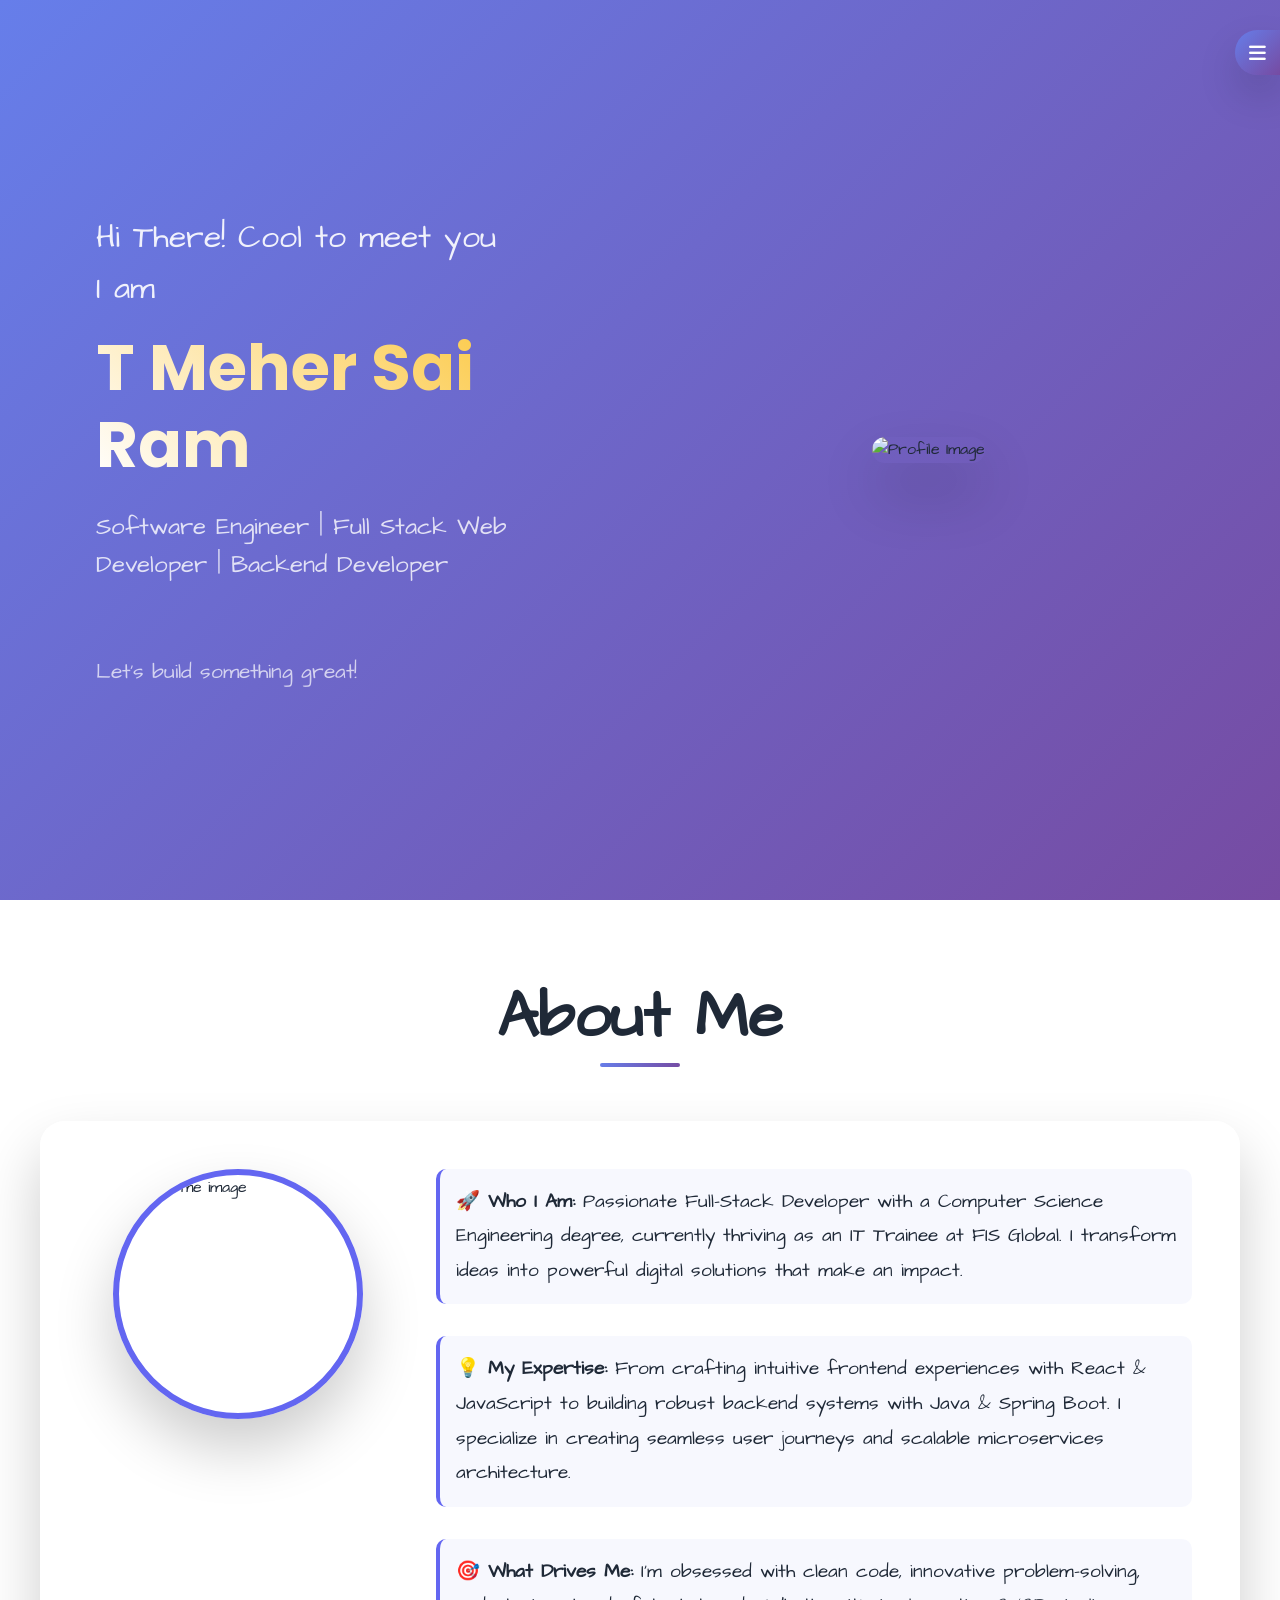
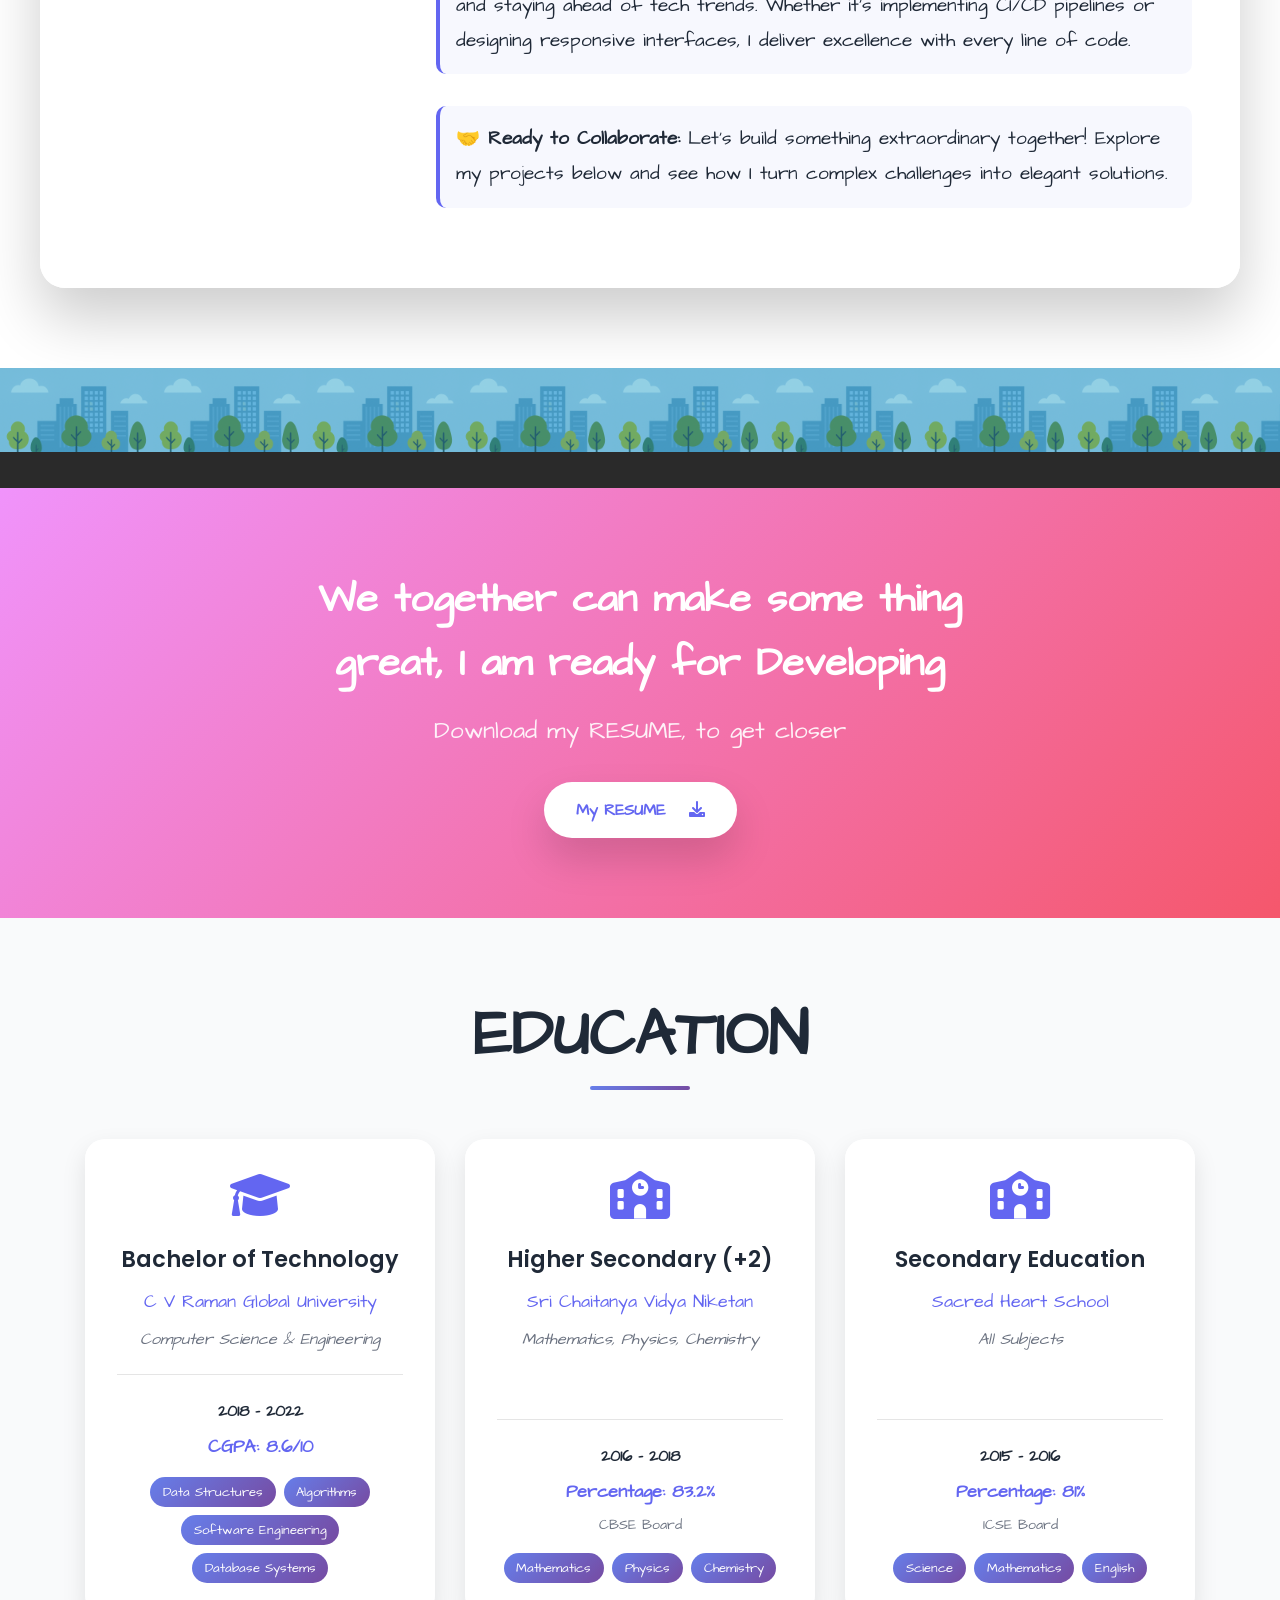
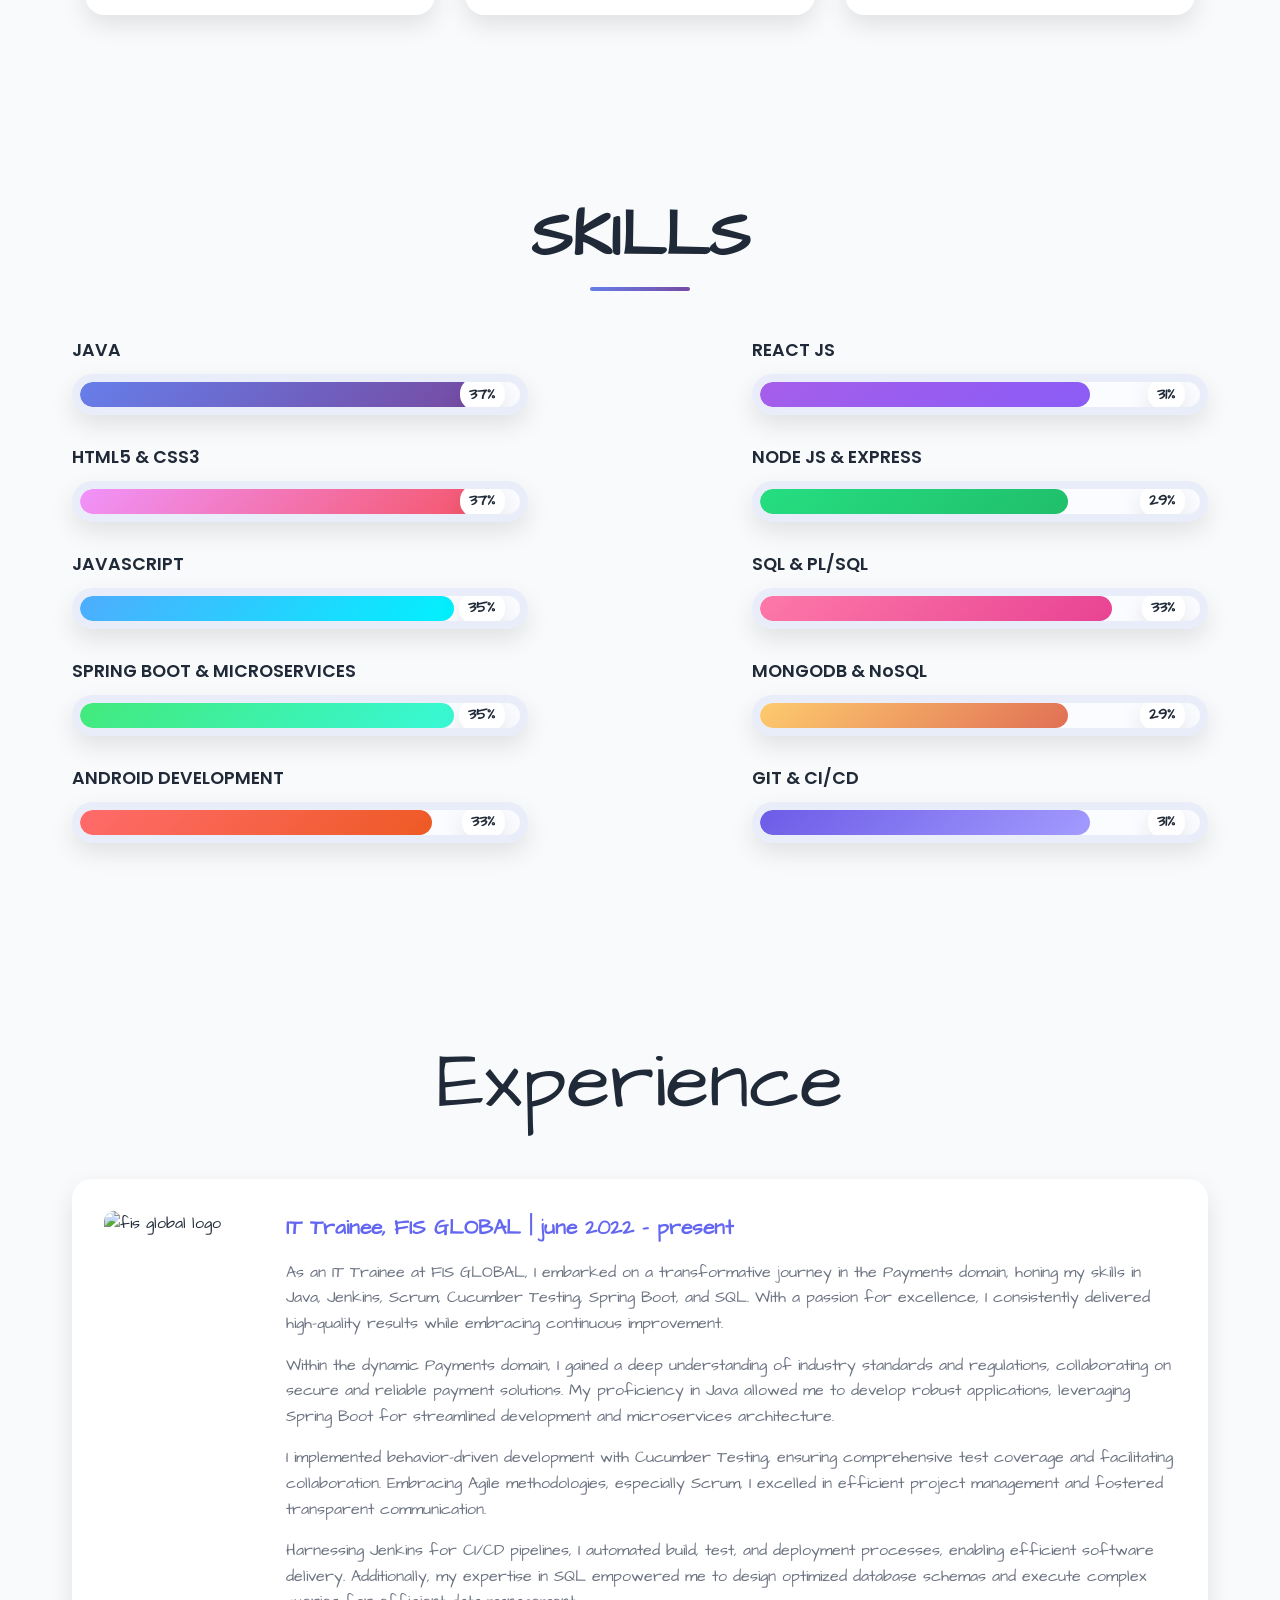
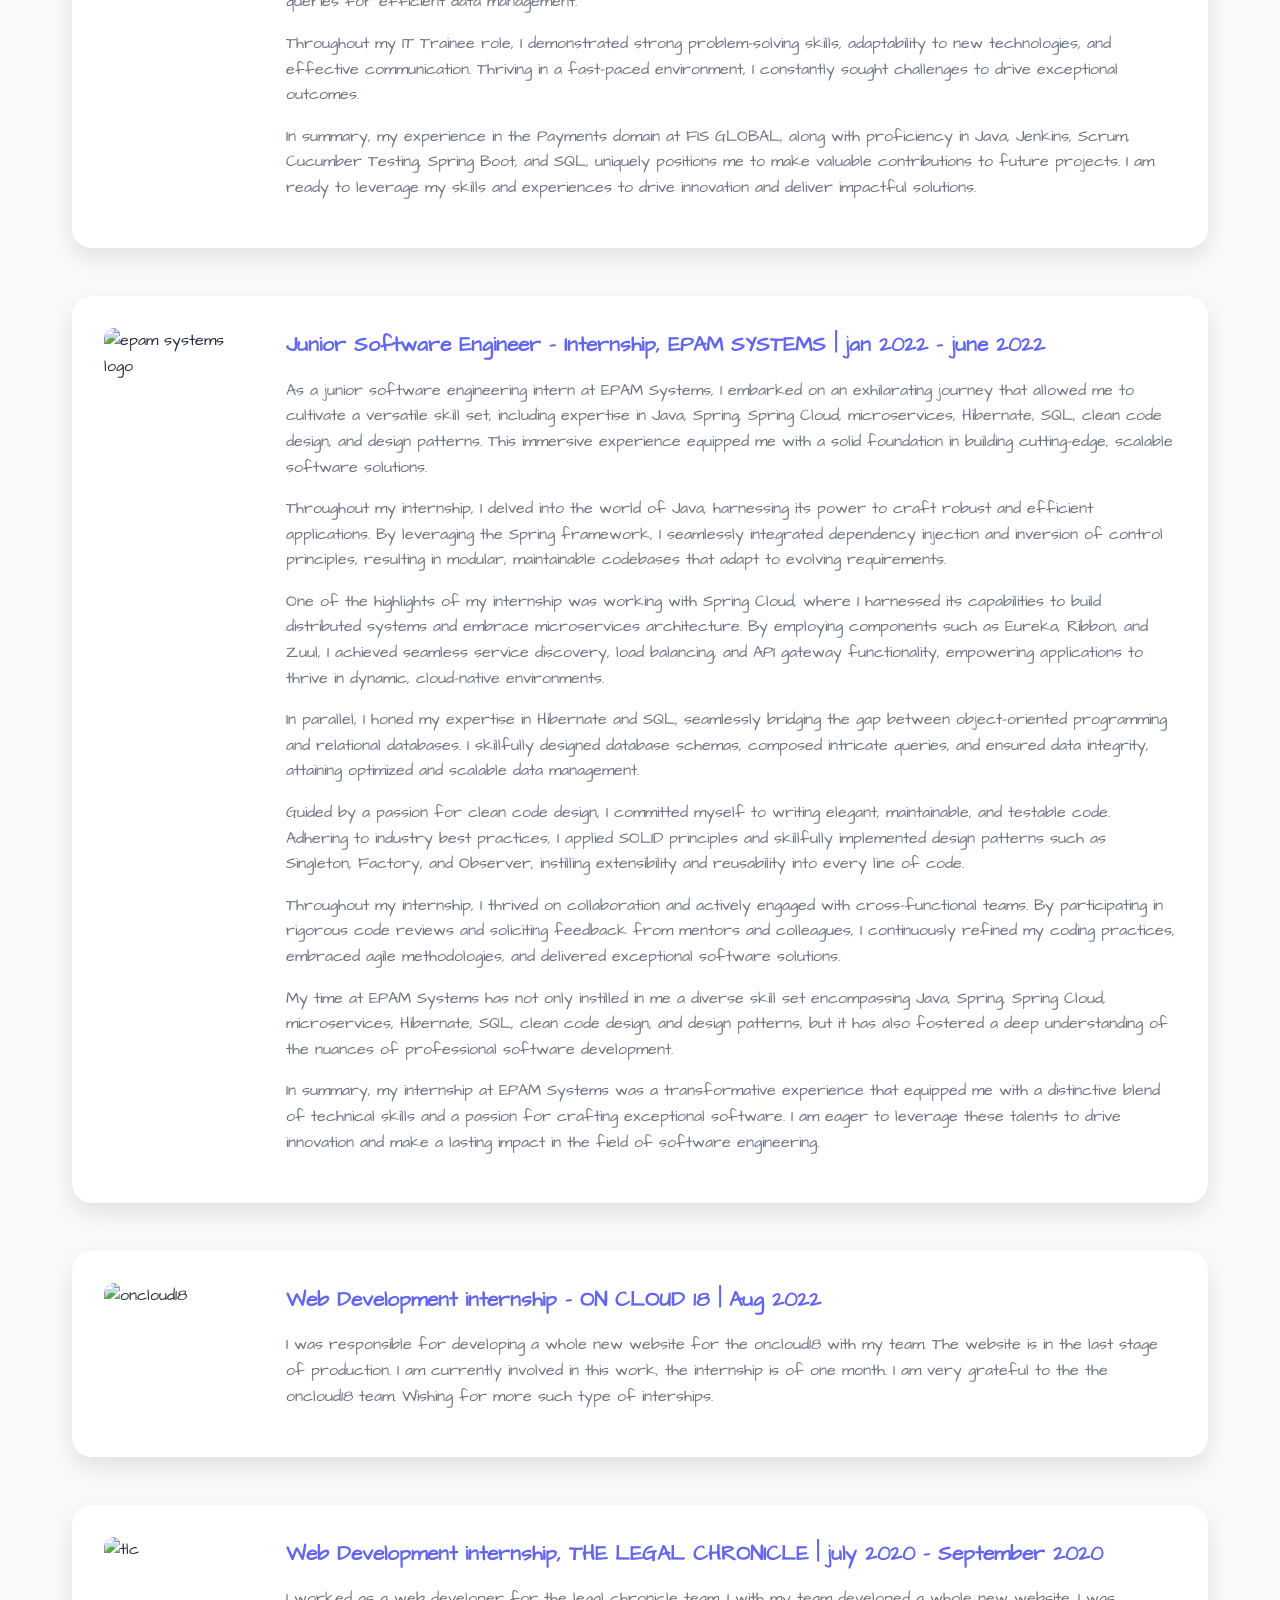
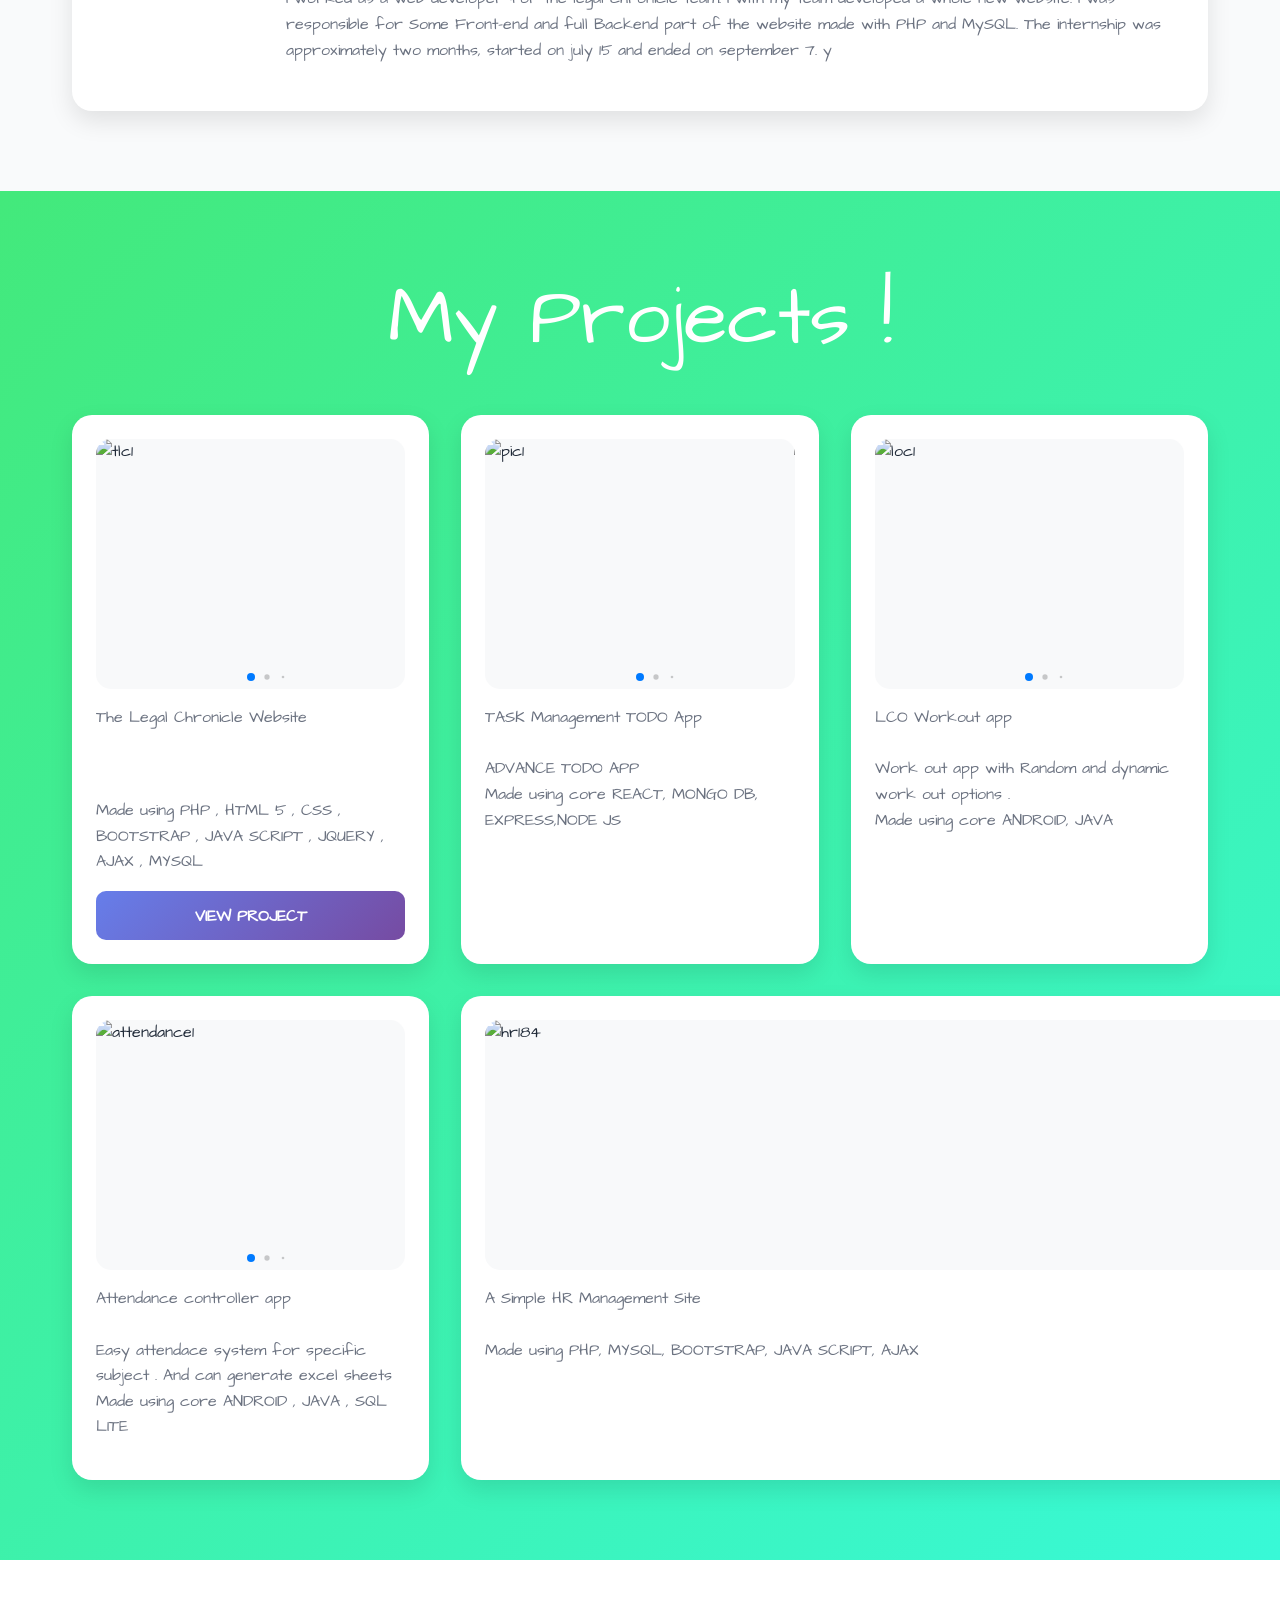
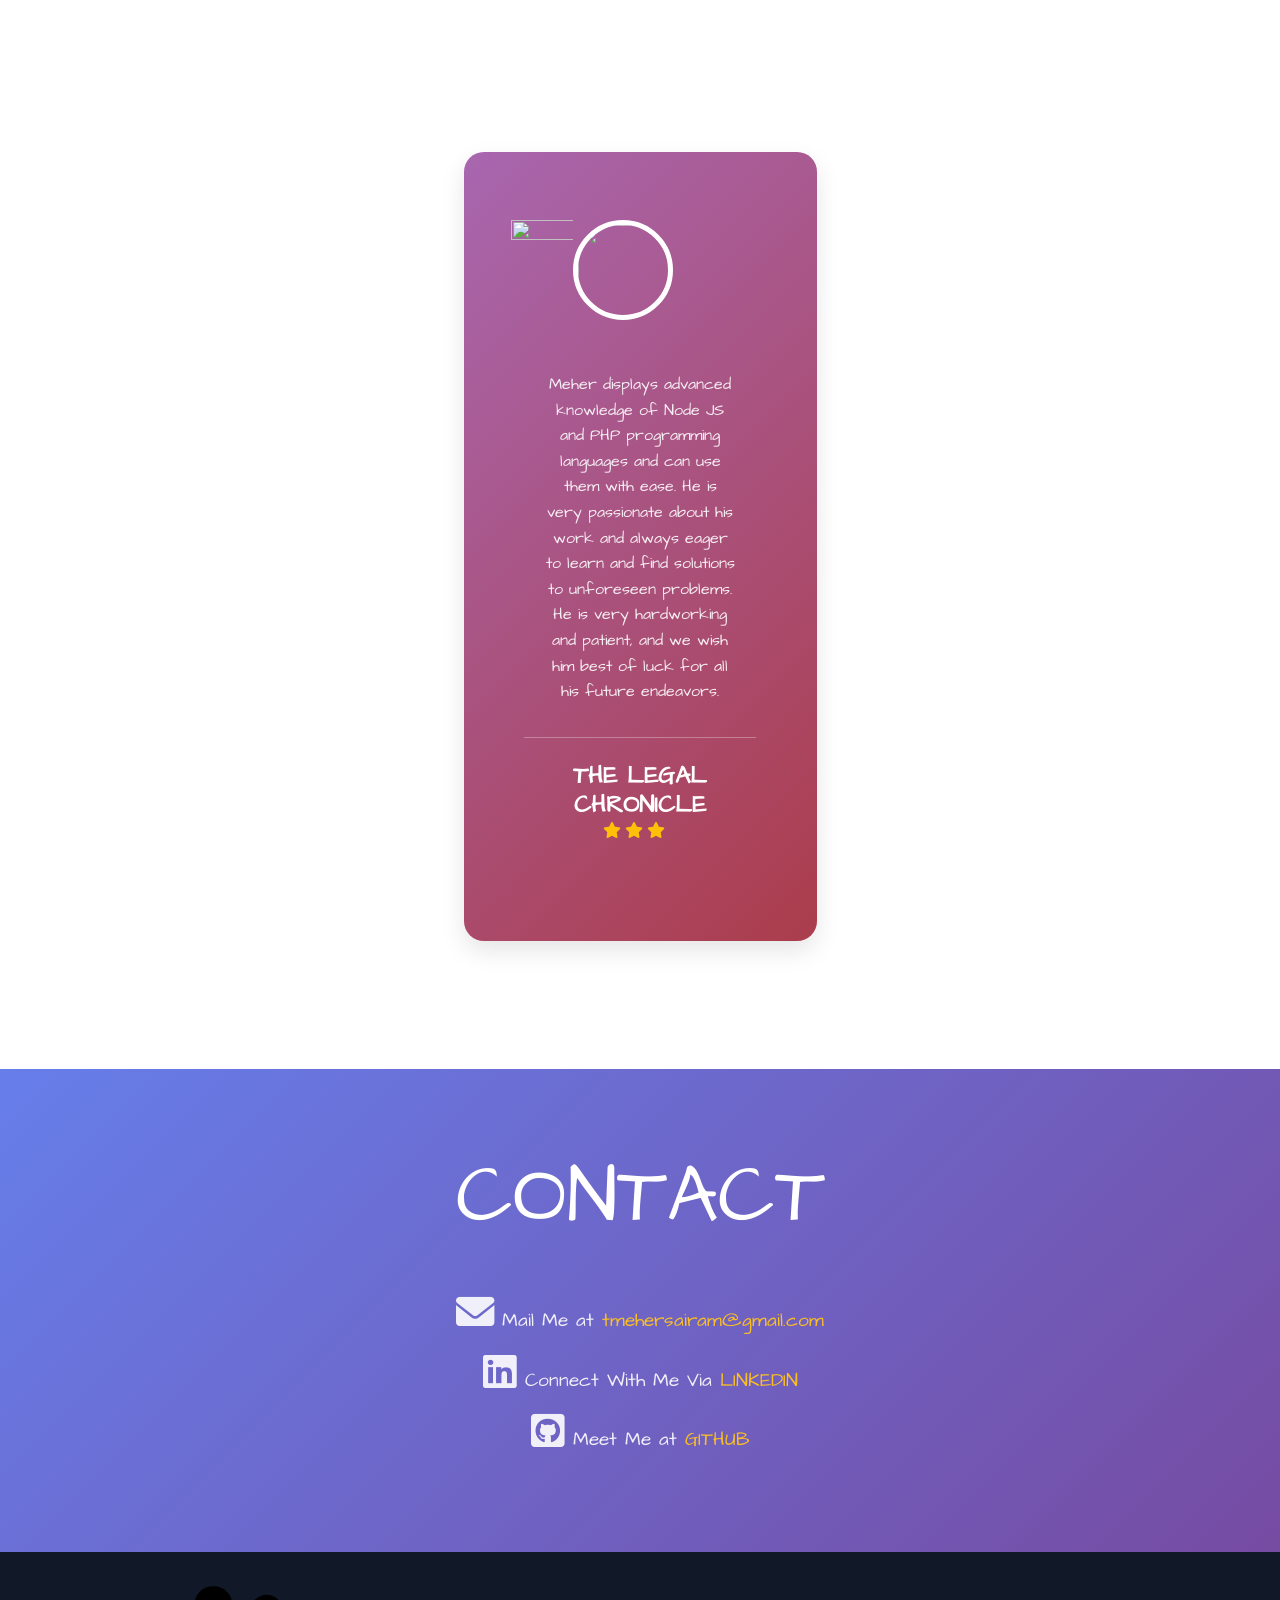
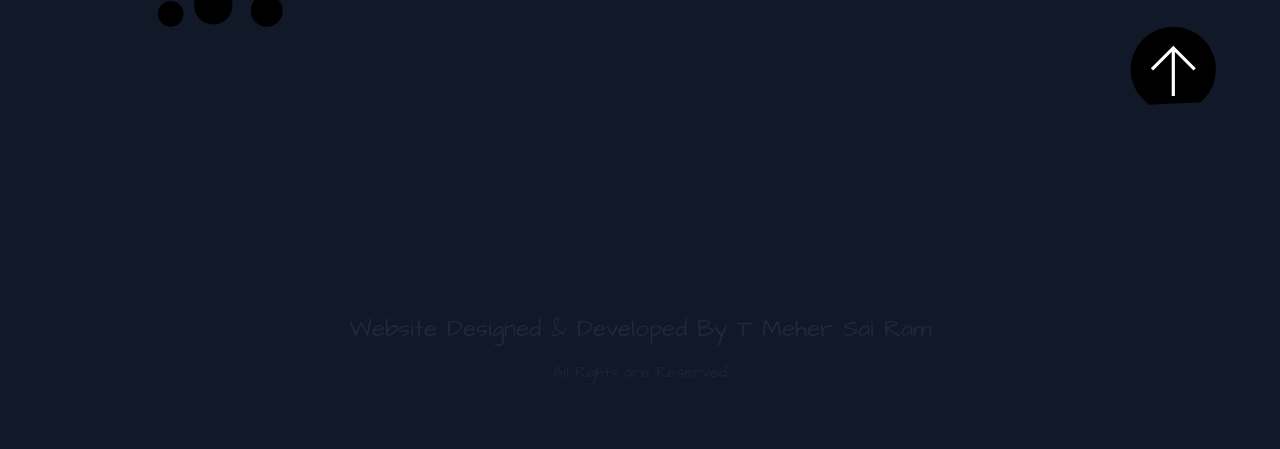
==== commit b837f7b8: "Implement modern portfolio redesign with dark theme and enhanced animations - Add comprehensive CSS " ====
--- a/index.html
+++ b/index.html
@@ -5,22 +5,19 @@
   <meta charset="UTF-8" />
   <meta name="viewport" content="width=device-width, initial-scale=1.0">
   <meta http-equiv="X-UA-Compatible" content="IE=edge">
-  <title>Meher's PortFolio</title>
+  <title>T Meher Sai Ram - Modern Portfolio</title>
+  
+  <!-- Google Fonts -->
+  <link href="https://fonts.googleapis.com/css2?family=Poppins:wght@300;400;500;600;700;800&family=Orbitron:wght@400;700;900&display=swap" rel="stylesheet">
   
   <!-- Bootstrap CSS -->
   <link rel="stylesheet" href="https://maxcdn.bootstrapcdn.com/bootstrap/4.3.1/css/bootstrap.min.css">
   
   <!-- Font Awesome -->
-  <link rel="stylesheet" href="https://cdnjs.cloudflare.com/ajax/libs/font-awesome/5.14.0/css/all.min.css"
-    integrity="sha512-1PKOgIY59xJ8Co8+NE6FZ+LOAZKjy+KY8iq0G4B3CyeY6wYHN3yt9PW0XpSriVlkMXe40PTKnXrLnZ9+fkDaog=="
-    crossorigin="anonymous" />
+  <link rel="stylesheet" href="https://cdnjs.cloudflare.com/ajax/libs/font-awesome/6.0.0/css/all.min.css">
 
   <!-- Swiper -->
   <link rel="stylesheet" href="https://unpkg.com/swiper/swiper-bundle.min.css" />
-  
-  <!-- Owl Carousel -->
-  <link rel="stylesheet" href="https://cdnjs.cloudflare.com/ajax/libs/owl-carousel/1.3.3/owl.carousel.min.css">
-  <link rel="stylesheet" href="https://cdnjs.cloudflare.com/ajax/libs/owl-carousel/1.3.3/owl.theme.min.css">
 
   <!-- AOS Animation -->
   <link href="https://unpkg.com/aos@2.3.1/dist/aos.css" rel="stylesheet" />
@@ -30,34 +27,39 @@
 </head>
 
 <body>
-  <nav class="navbar" id="demo">
-    <div class="navbar-brand">
-      <img src="assets/meher_png-removebg-preview.png" alt="meher">
-    </div>
-    <ul class="nav-links">
-      <li><a href="#about">ABOUT</a></li>
-      <li><a href="#skills">SKILLS</a></li>
-      <li><a href="#experience">EXPERIENCE</a></li>
-      <li><a href="#projects">PROJECTS</a></li>
-      <li><a href="#contact">CONTACT</a></li>
-
-    </ul>
-    <div class="hamburger-icon" onclick="openSideNav()" id="openSideNavButton">
+  <!-- Floating Particles -->
+  <div class="particles-container">
+    <div class="particle"></div>
+    <div class="particle"></div>
+    <div class="particle"></div>
+    <div class="particle"></div>
+    <div class="particle"></div>
+  </div>
+
+  <!-- Expandable Horizontal Navbar -->
+  <div class="expandable-navbar" id="expandableNavbar">
+    <div class="nav-trigger">
       <i class="fas fa-bars"></i>
     </div>
-  </nav>
-
-  <div class="sidenav" id="sidenav">
-    <ul class="sidenav-links">
-      <li>
-        <i class="fas fa-times close-sidenav" id="closeSideNavButton" onclick="closeSideNav()"></i>
-      </li>
-      <li><a href="#about">ABOUT</a></li>
-      <li><a href="#skills">SKILLS</a></li>
-      <li><a href="#experience">EXPERIENCE</a></li>
-      <li><a href="#projects">PROJECTS</a></li>
-      <li><a href="#contact">CONTACT</a></li>
-    </ul>
+    <div class="nav-content">
+      <ul class="nav-links-vertical">
+        <li><a href="#top_view"><i class="fas fa-home"></i><span>HOME</span></a></li>
+        <li><a href="#about"><i class="fas fa-user"></i><span>ABOUT</span></a></li>
+        <li><a href="#education"><i class="fas fa-graduation-cap"></i><span>EDUCATION</span></a></li>
+        <li><a href="#skills"><i class="fas fa-code"></i><span>SKILLS</span></a></li>
+        <li><a href="#experience"><i class="fas fa-briefcase"></i><span>EXPERIENCE</span></a></li>
+        <li><a href="#projects"><i class="fas fa-project-diagram"></i><span>PROJECTS</span></a></li>
+        <li><a href="#contact"><i class="fas fa-envelope"></i><span>CONTACT</span></a></li>
+      </ul>
+      <div class="nav-theme-toggle-vertical">
+        <div class="theme-toggle" id="themeToggle">
+          <div class="theme-toggle-inner">
+            <i class="fas fa-sun sun-icon"></i>
+            <i class="fas fa-moon moon-icon"></i>
+          </div>
+        </div>
+      </div>
+    </div>
   </div>
   <header class="about-container" id="top_view">
     <div class="about-details">
@@ -83,7 +85,7 @@
     <div class="pic" data-aos="fade-up" data-aos-duration="2000">
       <img src="assets/My project-1 (1).png" alt="Profile Image" />
     </div>
-  </header>
+      </header>
 
   <div id="about" class="about-me-container">
     <div class="about-me-header">
@@ -95,49 +97,38 @@
       </div>
       <div class="about-me" data-aos="fade-left" data-aos-duration="2000">
         <p>
-          Welcome to my website! I'm T Meher Sai Ram, a passionate web developer who loves crafting unique and
-          captivating
-          online experiences.
-
-          With a degree in Computer Science and Engineering, I am currently working as an IT Trainee at a prestigious
-          company.
-          During my studies, I discovered my fascination for web development, and ever since, I've been hooked on the
-          thrill of
-          bringing ideas to life on the digital canvas.
+          🚀 <strong>Who I Am:</strong> Passionate Full-Stack Developer with a Computer Science Engineering degree, currently thriving as an IT Trainee at FIS Global. I transform ideas into powerful digital solutions that make an impact.
         </p>
 
-        <p>I specialize in frontend development, using the power of HTML, CSS, and JavaScript to transform static
-          designs into
-          dynamic and visually stunning websites. From sleek user interfaces to seamless interactions, I take pride in
-          creating
-          user-friendly experiences that leave a lasting impression.
-
-          What sets me apart is my commitment to continuous growth. I stay on the cutting edge of technology, constantly
-          exploring new frameworks, tools, and techniques to enhance my skills. By staying up-to-date, I can offer
-          innovative
-          solutions that blend creativity with the latest industry standards.
-
+        <p>
+          💡 <strong>My Expertise:</strong> From crafting intuitive frontend experiences with React & JavaScript to building robust backend systems with Java & Spring Boot. I specialize in creating seamless user journeys and scalable microservices architecture.
         </p>
-        <p>Collaboration is at the heart of my work. I thrive in collaborative environments, leveraging effective
-          communication
-          to understand client goals and exceed their expectations. I believe that building strong relationships and
-          fostering
-          open dialogue is the key to successful partnerships.
-
-          This website is a showcase of my portfolio, where you can witness firsthand the diverse range of projects I've
-          been
-          involved in. Each one is a testament to my passion for development and my unwavering commitment to quality.
-
-
+        
+        <p>
+          🎯 <strong>What Drives Me:</strong> I'm obsessed with clean code, innovative problem-solving, and staying ahead of tech trends. Whether it's implementing CI/CD pipelines or designing responsive interfaces, I deliver excellence with every line of code.
         </p>
 
-        <p> Thank you for visiting, and I can't wait to embark on new web development adventures together!
+        <p>
+          🤝 <strong>Ready to Collaborate:</strong> Let's build something extraordinary together! Explore my projects below and see how I turn complex challenges into elegant solutions.
         </p>
       </div>
+    </div>
+  </div>
+  <!-- Animated Car -->
+  <div class="car-animation">
+    <div class="city-details"></div>
+    <div class="car">
+      <div class="headlight-left"></div>
+      <div class="headlight-right"></div>
+      <div class="headlight-beam"></div>
+      <div class="taillight-left"></div>
+      <div class="taillight-right"></div>
+      <div class="taillight-glow"></div>
+      <div class="wheel-front"></div>
+      <div class="wheel-rear"></div>
     </div>
   </div>
   <div class="resume_block" data-aos="fade-up">
-
     <div class="resume_container">
       <div class="resume_text1" data-aos="zoom-in-down">
         We together can make some thing great, I am ready for Developing
@@ -150,133 +141,191 @@
           download='T Meher Sai Ram_Resume'>My RESUME &nbsp;&nbsp; <i class="fa fa-download"></i></a>
       </div>
     </div>
-    <svg xmlns="http://www.w3.org/2000/svg" viewBox="0 0 1440 320" id="svg">
-      <path fill="#ffffff" fill-opacity="1" d="M0,128L480,224L960,192L1440,288L1440,320L960,320L480,320L0,320Z"></path>
-    </svg>
   </div>
 
-  <!-- Here will be the education  -->
+  <!-- Education Section -->
   <section id="education" class="education">
-    <br><br>
-    <h1 class="heading">EDUCATION</h1>
-    <br>
-    <div class="row">
-      <div class="col col-lg-4 col-md-4 col-sm-12" data-aos="fade-up" data-aos-duration="1000">
-        <div class="card">
-          <i class="fa fa-graduation-cap fa-2x" aria-hidden="true"></i><br>
-          <h3>Bachelor's of Technology</h3>
-          <h4> C V Raman Global University</h4>
-          <h5>Computer Science and Engineering</h5>
-          <p>2018-2022</p>
-          <p>CGPA: 8.6/10</p>
-        </div>
-      </div>
-      <div class="col col-lg-4 col-md-4 col-sm-12" data-aos="fade-up" data-aos-duration="1000">
-        <div class="card">
-          <i class="fas fa-school fa-2x" aria-hidden="true"></i><br>
-          <h3>Higher Secondary +2</h3>
-          <h5>Sri Chaitanya vidya niketan</h5>
-          <h5>MPC, CBSE Board</h5>
-          <p>2018</p>
-          <p>83. 2 %</p>
-        </div>
-      </div>
-      <div class="col col-lg-4 col-md-4 col-sm-12" data-aos="fade-up" data-aos-duration="1000">
-        <div class="card">
-          <i class="fas fa-school fa-2x" aria-hidden="true"></i><br>
-          <h3> Seconday Education</h3>
-          <h5>Sacred Heart School</h5>
-          <h5>ICSE Board</h5>
-          <p>2016</p>
-          <p>8 1 %</p>
+    <div class="container-fluid">
+      <h1 class="heading" data-aos="fade-down" data-aos-duration="1000">EDUCATION</h1>
+      <div class="container">
+        <div class="row justify-content-center">
+          <div class="col-lg-4 col-md-6 col-sm-12 mb-4" data-aos="fade-up" data-aos-duration="1000" data-aos-delay="100">
+            <div class="education-card">
+              <div class="card-icon">
+                <i class="fas fa-graduation-cap" aria-hidden="true"></i>
+              </div>
+              <div class="card-content">
+                <h3>Bachelor of Technology</h3>
+                <h4>C V Raman Global University</h4>
+                <h5>Computer Science & Engineering</h5>
+                <div class="education-info">
+                  <p class="year">2018 - 2022</p>
+                  <p class="grade">CGPA: 8.6/10</p>
+                  <div class="subject-tags">
+                    <span class="tag">Data Structures</span>
+                    <span class="tag">Algorithms</span>
+                    <span class="tag">Software Engineering</span>
+                    <span class="tag">Database Systems</span>
+                  </div>
+                </div>
+              </div>
+            </div>
+          </div>
+          
+          <div class="col-lg-4 col-md-6 col-sm-12 mb-4" data-aos="fade-up" data-aos-duration="1000" data-aos-delay="200">
+            <div class="education-card">
+              <div class="card-icon">
+                <i class="fas fa-school" aria-hidden="true"></i>
+              </div>
+              <div class="card-content">
+                <h3>Higher Secondary (+2)</h3>
+                <h4>Sri Chaitanya Vidya Niketan</h4>
+                <h5>Mathematics, Physics, Chemistry</h5>
+                <div class="education-info">
+                  <p class="year">2016 - 2018</p>
+                  <p class="grade">Percentage: 83.2%</p>
+                  <p class="board">CBSE Board</p>
+                  <div class="subject-tags">
+                    <span class="tag">Mathematics</span>
+                    <span class="tag">Physics</span>
+                    <span class="tag">Chemistry</span>
+                  </div>
+                </div>
+              </div>
+            </div>
+          </div>
+          
+          <div class="col-lg-4 col-md-6 col-sm-12 mb-4" data-aos="fade-up" data-aos-duration="1000" data-aos-delay="300">
+            <div class="education-card">
+              <div class="card-icon">
+                <i class="fas fa-school" aria-hidden="true"></i>
+              </div>
+              <div class="card-content">
+                <h3>Secondary Education</h3>
+                <h4>Sacred Heart School</h4>
+                <h5>All Subjects</h5>
+                <div class="education-info">
+                  <p class="year">2015 - 2016</p>
+                  <p class="grade">Percentage: 81%</p>
+                  <p class="board">ICSE Board</p>
+                  <div class="subject-tags">
+                    <span class="tag">Science</span>
+                    <span class="tag">Mathematics</span>
+                    <span class="tag">English</span>
+                  </div>
+                </div>
+              </div>
+            </div>
+          </div>
         </div>
       </div>
     </div>
   </section>
-  <!-- here will be the skills block -->
-  <div id="skills" class="skills">
-    <h1>SKILLS</h1>
-    <div class="container">
-      <div class="row">
-        <div class="col-lg-5" data-aos="zoom-in" data-aos-duration="1000">
-          <h3 class="progress-title">JAVA</h3>
-          <div class="progress-outer">
-            <div class="progress">
-              <div class="progress-bar progress-bar-striped progress-bar-danger" style="width:90%;"></div>
-              <div class="progress-value"><span>90</span>%</div>
-            </div>
-          </div>
-          <h3 class="progress-title">HTML 5</h3>
-          <div class="progress-outer">
-            <div class="progress">
-              <div class="progress-bar progress-bar-striped one" style="width:90%;"></div>
-              <div class="progress-value"><span>90</span>%</div>
-            </div>
-          </div>
-          <h3 class="progress-title">CSS3</h3>
-          <div class="progress-outer">
-            <div class="progress">
-              <div class="progress-bar progress-bar-striped two" style="width:90%;"></div>
-              <div class="progress-value"><span>90</span>%</div>
-            </div>
-          </div>
-          <h3 class="progress-title">SPRING(+MICROSERVICES)</h3>
-          <div class="progress-outer">
-            <div class="progress">
-              <div class="progress-bar progress-bar-striped three" style="width:90%;"></div>
-              <div class="progress-value"><span>90</span>%</div>
-            </div>
-          </div>
-          <h3 class="progress-title">ANDROID</h3>
-          <div class="progress-outer">
-            <div class="progress">
-              <div class="progress-bar progress-bar-striped four" style="width:80%;"></div>
-              <div class="progress-value"><span>80</span>%</div>
-            </div>
-          </div>
-        </div>
-        <div class="col-lg-2">
-        </div>
-        <div class="col-lg-5" data-aos="zoom-in" data-aos-duration="1000">
-          <h3 class="progress-title">GIT</h3>
-          <div class="progress-outer">
-            <div class="progress">
-              <div class="progress-bar progress-bar-striped five" style="width:70%;"></div>
-              <div class="progress-value"><span>70</span>%</div>
-            </div>
-          </div>
-          <h3 class="progress-title">REACT JS</h3>
-          <div class="progress-outer">
-            <div class="progress">
-              <div class="progress-bar progress-bar-striped six" style="width:75%;"></div>
-              <div class="progress-value"><span>75</span>%</div>
-            </div>
-          </div>
-          <h3 class="progress-title">SPRING</h3>
-          <div class="progress-outer">
-            <div class="progress">
-              <div class="progress-bar progress-bar-striped seven" style="width:75%;"></div>
-              <div class="progress-value"><span>85</span>%</div>
-            </div>
-          </div>
-          <h3 class="progress-title">NO SQL(MONGO DB)</h3>
-          <div class="progress-outer">
-            <div class="progress">
-              <div class="progress-bar progress-bar-striped eight" style="width:60%;"></div>
-              <div class="progress-value"><span>60</span>%</div>
-            </div>
-          </div>
-          <h3 class="progress-title">SQL + PL/SQL</h3>
-          <div class="progress-outer">
-            <div class="progress">
-              <div class="progress-bar progress-bar-striped nine" style="width:70%;"></div>
-              <div class="progress-value"><span>70</span>%</div>
-            </div>
-          </div>
-        </div>
-      </div>
-    </div>
-  </div>
+  <!-- Skills Section -->
+  <section id="skills" class="skills">
+    <div class="container-fluid">
+      <h1 class="heading" data-aos="fade-down" data-aos-duration="1000">SKILLS</h1>
+      <div class="container">
+        <div class="row">
+          <div class="col-lg-5" data-aos="zoom-in" data-aos-duration="1000">
+            <h3 class="progress-title">JAVA</h3>
+            <div class="progress-outer">
+              <div class="progress">
+                <div class="progress-bar progress-bar-striped progress-bar-danger" style="width:90%;"></div>
+                <div class="progress-value"><span>90</span>%</div>
+              </div>
+            </div>
+            <h3 class="progress-title">HTML5 & CSS3</h3>
+            <div class="progress-outer">
+              <div class="progress">
+                <div class="progress-bar progress-bar-striped one" style="width:90%;"></div>
+                <div class="progress-value"><span>90</span>%</div>
+              </div>
+            </div>
+            <h3 class="progress-title">JAVASCRIPT</h3>
+            <div class="progress-outer">
+              <div class="progress">
+                <div class="progress-bar progress-bar-striped two" style="width:85%;"></div>
+                <div class="progress-value"><span>85</span>%</div>
+              </div>
+            </div>
+            <h3 class="progress-title">SPRING BOOT & MICROSERVICES</h3>
+            <div class="progress-outer">
+              <div class="progress">
+                <div class="progress-bar progress-bar-striped three" style="width:85%;"></div>
+                <div class="progress-value"><span>85</span>%</div>
+              </div>
+            </div>
+            <h3 class="progress-title">ANDROID DEVELOPMENT</h3>
+            <div class="progress-outer">
+              <div class="progress">
+                <div class="progress-bar progress-bar-striped four" style="width:80%;"></div>
+                <div class="progress-value"><span>80</span>%</div>
+              </div>
+            </div>
+          </div>
+          <div class="col-lg-2">
+          </div>
+          <div class="col-lg-5" data-aos="zoom-in" data-aos-duration="1000">
+            <h3 class="progress-title">REACT JS</h3>
+            <div class="progress-outer">
+              <div class="progress">
+                <div class="progress-bar progress-bar-striped five" style="width:75%;"></div>
+                <div class="progress-value"><span>75</span>%</div>
+              </div>
+            </div>
+            <h3 class="progress-title">NODE JS & EXPRESS</h3>
+            <div class="progress-outer">
+              <div class="progress">
+                <div class="progress-bar progress-bar-striped six" style="width:70%;"></div>
+                <div class="progress-value"><span>70</span>%</div>
+              </div>
+            </div>
+            <h3 class="progress-title">SQL & PL/SQL</h3>
+            <div class="progress-outer">
+              <div class="progress">
+                <div class="progress-bar progress-bar-striped seven" style="width:80%;"></div>
+                <div class="progress-value"><span>80</span>%</div>
+              </div>
+            </div>
+            <h3 class="progress-title">MONGODB & NoSQL</h3>
+            <div class="progress-outer">
+              <div class="progress">
+                <div class="progress-bar progress-bar-striped eight" style="width:70%;"></div>
+                <div class="progress-value"><span>70</span>%</div>
+              </div>
+            </div>
+            <h3 class="progress-title">GIT & CI/CD</h3>
+            <div class="progress-outer">
+              <div class="progress">
+                <div class="progress-bar progress-bar-striped nine" style="width:75%;"></div>
+                <div class="progress-value"><span>75</span>%</div>
+              </div>
+            </div>
+          </div>
+        </div>
+      </div>
+      <!-- Animated Bike -->
+      <div class="skills-bike-animation">
+        <div class="skills-bike">
+          <div class="bike-body"></div>
+          <div class="bike-seat"></div>
+          <div class="bike-handlebar"></div>
+          <div class="bike-pedal"></div>
+          <div class="bike-chain"></div>
+          <div class="bike-headlight"></div>
+          <div class="bike-taillight"></div>
+          <div class="bike-headlight-beam"></div>
+          <div class="bike-wheel-front"></div>
+          <div class="bike-wheel-rear"></div>
+          <!-- Bike Driver -->
+          <div class="bike-driver"></div>
+          <div class="bike-driver-arms"></div>
+          <div class="bike-driver-legs"></div>
+        </div>
+      </div>
+    </div>
+  </section>
 
 
   <!-- internships container -->
@@ -389,11 +438,6 @@
 
 
     </div>
-    <svg xmlns="http://www.w3.org/2000/svg" viewBox="0 0 1440 320" style="background-color: rgb(223, 223, 223);">
-      <path data-aos="fade-up" fill="#383838" fill-opacity="1"
-        d="M0,96L60,85.3C120,75,240,53,360,90.7C480,128,600,224,720,272C840,320,960,320,1080,277.3C1200,235,1320,149,1380,106.7L1440,64L1440,320L1380,320C1320,320,1200,320,1080,320C960,320,840,320,720,320C600,320,480,320,360,320C240,320,120,320,60,320L0,320Z">
-      </path>
-    </svg>
   </div>
 
 
@@ -613,9 +657,6 @@
 
       </div>
     </div>
-    <svg xmlns="http://www.w3.org/2000/svg" viewBox="0 0 1440 320" id="svg">
-      <path fill="#ffffff" fill-opacity="1" d="M0,128L480,224L960,192L1440,288L1440,320L960,320L480,320L0,320Z"></path>
-    </svg>
   </div>
   <!-- testimonial -->
   <div class="testimonial" data-aos="zoom-in" data-aos-duration="2000">
--- a/style.css
+++ b/style.css
@@ -1,5 +1,34 @@
 @import url('https://fonts.googleapis.com/css2?family=Architects+Daughter&display=swap');
 @import url('https://fonts.googleapis.com/css2?family=Catamaran&display=swap');
+@import url('https://fonts.googleapis.com/css2?family=Poppins:wght@300;400;500;600;700;800&display=swap');
+
+/* CSS Variables for Theme */
+:root {
+  --primary-color: #6366f1;
+  --secondary-color: #8b5cf6;
+  --accent-color: #06b6d4;
+  --text-primary: #1f2937;
+  --text-secondary: #6b7280;
+  --bg-primary: #ffffff;
+  --bg-secondary: #f9fafb;
+  --bg-dark: #111827;
+  --gradient-1: linear-gradient(135deg, #667eea 0%, #764ba2 100%);
+  --gradient-2: linear-gradient(135deg, #f093fb 0%, #f5576c 100%);
+  --gradient-3: linear-gradient(135deg, #4facfe 0%, #00f2fe 100%);
+  --gradient-4: linear-gradient(135deg, #43e97b 0%, #38f9d7 100%);
+  --shadow-light: 0 10px 25px rgba(0, 0, 0, 0.1);
+  --shadow-medium: 0 20px 40px rgba(0, 0, 0, 0.15);
+  --shadow-heavy: 0 30px 60px rgba(0, 0, 0, 0.2);
+}
+
+/* Dark Theme Variables */
+[data-theme="dark"] {
+  --text-primary: #f9fafb;
+  --text-secondary: #d1d5db;
+  --bg-primary: #111827;
+  --bg-secondary: #1f2937;
+  --bg-dark: #374151;
+}
 
 * {
   margin: 0;
@@ -12,1082 +41,2744 @@
 }
 
 body {
-  width: 100%;
-  margin: 0;
-  padding: 0;
+  font-family: 'Architects Daughter', sans-serif;
+  line-height: 1.6;
+  color: var(--text-primary);
+  background-color: var(--bg-primary);
   overflow-x: hidden;
-  font-family: 'Architects Daughter', sans-serif !important;
-}
-
-*:hover {
-  outline: none !important;
-}
-
-::-webkit-scrollbar {
-  width: 10px;
-}
-
-/* Track */
-::-webkit-scrollbar-track {
-  background: #020202;
-  cursor: pointer;
-}
-
-/* Handle */
-::-webkit-scrollbar-thumb {
-  cursor: pointer;
-  background: #e2dfde;
-}
-
-/* Handle on hover */
-::-webkit-scrollbar-thumb:hover {
-  background: rgb(221, 221, 221);
-}
-
-.hamburger-icon {
-  cursor: pointer;
-  transition: opacity 300ms ease-in-out;
-  display: none;
-  color: white;
-  font-size: 1.5rem;
-  margin-right: 2rem;
-}
-.navbar {
-  width: 100%;
-  min-height: 70px;
-  background-color: #413f3f;
+  transition: all 0.3s ease;
+}
+
+/* Expandable Vertical Navbar */
+.expandable-navbar {
+  position: fixed;
+  top: 30px;
+  right: 0;
+  z-index: 1001;
   display: flex;
   align-items: center;
-  justify-content: space-between;
-  padding: 0 1rem;
-  position: sticky;
-  top: 0;
-  z-index: 1000;
-}
-.navbar .nav-links {
-  list-style: none;
-  display: flex;
-  flex-direction: row;
-  align-items: center;
-  gap: 2rem;
-  margin: 0;
-  padding: 0;
-}
-.navbar-brand {
-  display: flex;
-  align-items: center;
-}
-.navbar-brand img {
-  object-fit: contain;
-  height: 60px;
-  width: auto;
-}
-
-.navbar .nav-links li {
-  margin: 0;
-}
-.navbar .nav-links a {
-  text-decoration: none;
-  font-size: 1rem;
-  color: rgb(189, 185, 185);
-  transition: color 0.3s ease;
-}
-.navbar .nav-links a:hover {
-  color: #ffffff;
-}
-
-.sidenav {
-  transform: translateX(-100%);
-  position: fixed;
-  z-index: 4;
-  width: 70%;
-  top: 0;
-  height: 100%;
-  background-color: #413f3f;
-  transition: transform 300ms ease-in-out;
-}
-.sidenav-links .close-sidenav {
-  transition: transform 300ms ease-in-out;
-  cursor: pointer;
-  font-size: 3rem;
-  color: white;
-}
-.sidenav-links {
-  z-index: 2;
-  height: 80%;
-  width: 100%;
-  list-style: none;
-  display: flex;
-  flex-direction: column;
-  align-content: center;
-  align-items: center;
-  justify-content: space-around;
-}
-.sidenav-links li {
-  margin: auto;
-  z-index: 2;
-}
-.sidenav-links li a {
-  z-index: 2;
-  text-decoration: none;
-  font-size: 5.5vw;
-  color: white;
-  transition: border 300ms ease-in-out;
-  transition: padding 300ms ease-in-out;
-}
-.sidenav .sidenav-links a:hover {
-  padding: 10px 0px;
-  color: #ff9c7d;
-  border-top: 2px solid white;
-  border-bottom: 2px solid white;
-  text-shadow: 0px 0px 10px #070707;
-}
-.about-container {
-  width: 100%;
-  min-height: 100vh;
-  background-image: linear-gradient(150deg, #434343 50%, rgb(0, 0, 0));
-  position: relative;
-  display: grid;
-  grid-template-columns: 1fr 1fr;
-  padding: 2rem;
-  gap: 2rem;
-  overflow: hidden;
-}
-.about-details {
-  display: flex;
-  flex-direction: column;
-  justify-content: center;
-  padding: 2rem;
-  gap: 1.5rem;
-  position: relative;
-  z-index: 1;
-}
-.about-container .greeting {
-  color: rgb(255, 255, 255);
-  font-size: clamp(1.5rem, 4vw, 3rem);
-  font-weight: 100;
-}
-.about-container .name h1 {
-  color: white;
-  font-size: clamp(2rem, 5vw, 3.5rem);
-  font-weight: 100;
-  margin: 0;
-}
-.about-container .roles {
-  color: white;
-  font-size: clamp(1rem, 2.5vw, 1.7rem);
-}
-.about-container .details-1 {
-  color: rgb(212, 203, 203);
-  font-size: clamp(1rem, 2.5vw, 1.8rem);
-}
-.pic {
+  transition: all 0.4s cubic-bezier(0.25, 0.46, 0.45, 0.94);
+}
+
+.nav-trigger {
+  width: 45px;
+  height: 45px;
+  background: var(--gradient-1);
+  border-radius: 50% 0 0 50%;
   display: flex;
   align-items: center;
   justify-content: center;
-  padding: 2rem;
-  position: relative;
-  z-index: 1;
+  cursor: pointer;
+  transition: all 0.3s ease;
+  box-shadow: var(--shadow-medium);
+  position: relative;
+  z-index: 2;
+}
+
+.nav-trigger:hover {
+  transform: scale(1.1);
+  box-shadow: var(--shadow-heavy);
+}
+
+.nav-trigger i {
+  color: white;
+  font-size: 1.2rem;
+  transition: all 0.3s ease;
+}
+
+.nav-content {
+  background: rgba(255, 255, 255, 0.95);
+  backdrop-filter: blur(20px);
+  border-radius: 15px;
+  padding: 1rem;
+  display: flex;
+  flex-direction: column;
+  gap: 0.5rem;
+  transform: translateY(-20px) scale(0.8);
+  transition: all 0.4s cubic-bezier(0.25, 0.46, 0.45, 0.94);
+  box-shadow: var(--shadow-medium);
+  min-width: 180px;
+  position: absolute;
+  right: 0;
+  top: 55px;
+  opacity: 0;
+  visibility: hidden;
+}
+
+[data-theme="dark"] .nav-content {
+  background: rgba(31, 41, 55, 0.95);
+}
+
+.expandable-navbar:hover .nav-content {
+  transform: translateY(0) scale(1);
+  opacity: 1;
+  visibility: visible;
+}
+
+.expandable-navbar:hover .nav-trigger i {
+  transform: rotate(180deg);
+}
+
+.nav-links-vertical {
+  display: flex;
+  flex-direction: column;
+  list-style: none;
+  margin: 0;
+  padding: 0;
+  gap: 0.5rem;
+}
+
+.nav-links-vertical li {
+  margin: 0;
+}
+
+.nav-links-vertical a {
+  display: flex;
+  align-items: center;
+  gap: 0.6rem;
+  padding: 0.6rem 0.8rem;
+  color: var(--text-primary);
+  text-decoration: none;
+  border-radius: 10px;
+  transition: all 0.3s ease;
+  font-weight: 500;
+  font-size: 0.8rem;
+  position: relative;
   overflow: hidden;
-}
-.pic img {
-  z-index: 1;
+  white-space: nowrap;
+}
+
+.nav-links-vertical a::before {
+  content: '';
+  position: absolute;
+  top: 0;
+  left: -100%;
   width: 100%;
-  max-width: 500px;
-  height: auto;
-  object-fit: contain;
-  position: relative;
-}
-.pic::after {
-  content: '';
-  position: absolute;
-  bottom: -90px;
+  height: 100%;
+  background: var(--gradient-1);
+  transition: left 0.3s ease;
+  z-index: -1;
+}
+
+.nav-links-vertical a:hover::before {
+  left: 0;
+}
+
+.nav-links-vertical a:hover {
+  color: white;
+  transform: translateX(5px);
+}
+
+.nav-links-vertical a i {
+  font-size: 1rem;
+  width: 18px;
+  text-align: center;
+  flex-shrink: 0;
+}
+
+.nav-links-vertical a span {
+  font-size: 0.85rem;
+  font-weight: 600;
+}
+
+.nav-theme-toggle-vertical {
+  display: flex;
+  align-items: center;
+  justify-content: center;
+  padding-top: 1rem;
+  border-top: 1px solid rgba(0, 0, 0, 0.1);
+  margin-top: 0.5rem;
+}
+
+[data-theme="dark"] .nav-theme-toggle-vertical {
+  border-top: 1px solid rgba(255, 255, 255, 0.1);
+}
+
+.theme-toggle {
+  width: 50px;
+  height: 25px;
+  background: var(--gradient-1);
+  border-radius: 50px;
+  cursor: pointer;
+  display: flex;
+  align-items: center;
+  padding: 2px;
+  transition: all 0.3s ease;
+  box-shadow: var(--shadow-light);
+}
+
+.theme-toggle:hover {
+  transform: scale(1.05);
+  box-shadow: var(--shadow-medium);
+}
+
+.theme-toggle-inner {
+  width: 21px;
+  height: 21px;
+  background: white;
+  border-radius: 50%;
+  display: flex;
+  align-items: center;
+  justify-content: center;
+  transition: all 0.3s ease;
+  transform: translateX(0);
+}
+
+[data-theme="dark"] .theme-toggle-inner {
+  transform: translateX(25px);
+}
+
+.sun-icon, .moon-icon {
+  position: absolute;
+  font-size: 10px;
+  transition: all 0.3s ease;
+}
+
+.sun-icon {
+  color: #fbbf24;
+  opacity: 1;
+}
+
+.moon-icon {
+  color: #6366f1;
+  opacity: 0;
+}
+
+[data-theme="dark"] .sun-icon {
+  opacity: 0;
+}
+
+[data-theme="dark"] .moon-icon {
+  opacity: 1;
+}
+
+/* Responsive Design for Expandable Navbar */
+@media (max-width: 768px) {
+  .expandable-navbar {
+    top: 30px;
+    right: 20px;
+    transform: none;
+  }
+  
+  .nav-trigger {
+    width: 50px;
+    height: 50px;
+    border-radius: 50%;
+  }
+  
+  .nav-content {
+    position: absolute;
+    top: 60px;
+    right: 0;
+    flex-direction: column;
+    border-radius: 20px;
+    padding: 1rem;
+    min-width: 200px;
+    transform: translateY(-20px) scale(0.8);
+    opacity: 0;
+    visibility: hidden;
+  }
+  
+  .expandable-navbar:hover .nav-content {
+    transform: translateY(0) scale(1);
+    opacity: 1;
+    visibility: visible;
+  }
+  
+  .nav-links-horizontal {
+    flex-direction: column;
+    gap: 0.5rem;
+    width: 100%;
+  }
+  
+  .nav-links-horizontal a {
+    justify-content: flex-start;
+    width: 100%;
+  }
+  
+  .nav-theme-toggle-horizontal {
+    border-left: none;
+    border-top: 1px solid rgba(0, 0, 0, 0.1);
+    padding-left: 0;
+    padding-top: 1rem;
+    justify-content: center;
+    width: 100%;
+  }
+  
+  [data-theme="dark"] .nav-theme-toggle-horizontal {
+    border-top: 1px solid rgba(255, 255, 255, 0.1);
+  }
+}
+
+@media (max-width: 480px) {
+  .nav-links-horizontal a span {
+    font-size: 0.8rem;
+  }
+  
+  .nav-content {
+    min-width: 180px;
+  }
+}
+
+/* Floating Particles */
+.particles-container {
+  position: fixed;
+  top: 0;
   left: 0;
   width: 100%;
   height: 100%;
-  background: linear-gradient(to top, #434343 0%, transparent 100%);
-  z-index: 2;
   pointer-events: none;
-}
-
-.about-me-container {
-  position: relative;
+  z-index: -1;
+  opacity: 0.6;
+}
+
+.particle {
+  position: absolute;
+  width: 4px;
+  height: 4px;
+  background: var(--primary-color);
+  border-radius: 50%;
+  opacity: 0.6;
+  animation: float 6s ease-in-out infinite;
+}
+
+.particle:nth-child(1) {
+  top: 20%;
+  left: 20%;
+  animation-delay: 0s;
+}
+
+.particle:nth-child(2) {
+  top: 60%;
+  left: 80%;
+  animation-delay: 2s;
+}
+
+.particle:nth-child(3) {
+  top: 80%;
+  left: 40%;
+  animation-delay: 4s;
+}
+
+.particle:nth-child(4) {
+  top: 40%;
+  left: 60%;
+  animation-delay: 1s;
+}
+
+.particle:nth-child(5) {
+  top: 10%;
+  left: 90%;
+  animation-delay: 3s;
+}
+
+@keyframes float {
+  0%, 100% {
+    transform: translateY(0px) rotate(0deg);
+    opacity: 0.6;
+  }
+  50% {
+    transform: translateY(-20px) rotate(180deg);
+    opacity: 1;
+  }
+}
+
+/* Custom Scrollbar */
+::-webkit-scrollbar {
+  width: 12px;
+}
+
+::-webkit-scrollbar-track {
+  background: rgba(255, 255, 255, 0.1);
+  border-radius: 10px;
+  margin: 5px;
+}
+
+[data-theme="dark"] ::-webkit-scrollbar-track {
+  background: rgba(0, 0, 0, 0.2);
+}
+
+::-webkit-scrollbar-thumb {
+  background: var(--gradient-1);
+  border-radius: 10px;
+  border: 2px solid transparent;
+  background-clip: content-box;
+  transition: all 0.3s ease;
+}
+
+::-webkit-scrollbar-thumb:hover {
+  background: var(--gradient-2);
+  transform: scale(1.1);
+  box-shadow: 0 0 15px rgba(102, 126, 234, 0.4);
+}
+
+::-webkit-scrollbar-thumb:active {
+  background: var(--gradient-3);
+}
+
+::-webkit-scrollbar-corner {
+  background: transparent;
+}
+
+/* Remove scrollbar arrows/buttons */
+::-webkit-scrollbar-button {
+  display: none;
+}
+
+::-webkit-scrollbar-button:start:decrement,
+::-webkit-scrollbar-button:end:increment {
+  display: none;
+}
+
+/* Firefox Scrollbar */
+html {
+  scrollbar-width: thin;
+  scrollbar-color: #667eea rgba(255, 255, 255, 0.1);
+}
+
+[data-theme="dark"] html {
+  scrollbar-color: #667eea rgba(0, 0, 0, 0.2);
+}
+
+
+/* Hero Section */
+.about-container {
+  min-height: 100vh;
+  background: var(--gradient-1);
+  display: grid;
+  grid-template-columns: 1fr 1fr;
+  align-items: center;
+  padding: 2rem 5%;
+  position: relative;
+  overflow: hidden;
+  margin-top: 0;
+}
+
+.about-container::before {
+  content: '';
+  position: absolute;
+  top: 0;
+  left: 0;
+  right: 0;
+  bottom: 0;
+  background: url('https://images.unsplash.com/photo-1451187580459-43490279c0fa?w=1920&h=1080&fit=crop') center/cover;
+  opacity: 0.1;
+  z-index: 0;
+}
+
+.about-details, .pic {
+  position: relative;
+  z-index: 1;
+}
+
+.about-details {
+  padding: 2rem;
+}
+
+.greeting {
+  font-size: clamp(1.2rem, 3vw, 2rem);
+  color: rgba(255, 255, 255, 0.9);
+  margin-bottom: 1rem;
+}
+
+.name h1 {
+  font-family: 'Poppins', sans-serif;
+  font-size: clamp(2rem, 5vw, 4rem);
+  color: white;
+  margin: 1rem 0;
+  font-weight: 700;
+  background: linear-gradient(45deg, #fff, #fbbf24);
+  -webkit-background-clip: text;
+  -webkit-text-fill-color: transparent;
+  background-clip: text;
+}
+
+.roles {
+  font-size: clamp(1rem, 2.5vw, 1.5rem);
+  color: rgba(255, 255, 255, 0.8);
+  margin: 1.5rem 0;
+}
+
+.details-1 {
+  font-size: clamp(1rem, 2vw, 1.3rem);
+  color: rgba(255, 255, 255, 0.7);
+  margin-top: 2rem;
+}
+
+.pic {
+  display: flex;
+  justify-content: center;
+  align-items: center;
+  padding: 2rem;
+}
+
+.pic img {
+  max-width: 100%;
+  max-height: 500px;
+  width: auto;
+  height: auto;
+  border-radius: 20px;
+  box-shadow: var(--shadow-heavy);
+  transition: transform 0.3s ease;
+  object-fit: contain;
+}
+
+.pic img:hover {
+  transform: scale(1.05) rotate(2deg);
+}
+
+.hero-wave {
+  position: absolute;
+  bottom: -1px;
+  left: 0;
   width: 100%;
-  background-repeat: no-repeat;
-  padding-bottom: 10vw;
-}
-.about-me-header {
-  width: 100%;
-  margin-top: 10vw;
-}
-.about-me-header h1 {
-  font-size: 10vw;
-  text-align: center;
-  margin: auto;
-  font-weight: 100;
-}
-
-.about-me-block {
-  margin-top: 20vw;
-  width: 100%;
-  height: 100vh;
-  background-color: #000000;
-  border-radius: 20px;
-  box-shadow: 0px 0px 40px 10px rgb(170, 170, 170), 0px 0px 30px 5px rgb(240, 240, 240);
-}
-.about-me-image {
-  border-radius: 20px;
-  width: fit-content;
-  height: fit-content;
-  padding: 24px;
+  height: 100px;
+  z-index: 1;
+}
+
+/* Car Animation */
+.car-animation {
+  position: relative;
+  height: 120px;
+  background: 
+    url('assets/morning_city.png') repeat-x center top,
+    linear-gradient(to bottom, #87CEEB 0%, #98D8E8 50%, #B0E0E6 100%);
+  background-size: auto 85%, 100% 100%;
+  background-position: 0 0, 0 0;
   overflow: hidden;
-  position: relative;
-  background-color: white;
-  margin: auto;
-  transform: rotate(45deg);
-  top: -16%;
-}
-.about-me-image img {
-  border-radius: 50%;
-  width: 15vw;
-  height: 15vw;
-  transform: rotate(-45deg);
-  object-fit: contain;
-  background-color: black;
-}
-
-.about-me {
-  overflow-wrap: break-word;
-  word-spacing: 0.5rem;
-  font-size: 1.5vw;
-  width: 90%;
-  margin: auto;
-  height: 50vh;
-  overflow: scroll;
-  color: rgb(233, 233, 233);
-  font-weight: 200;
-  overflow-x: unset;
-  padding: 20px;
-}
-.about-me::-webkit-scrollbar {
-  width:5px;
-}
-.about-me::-webkit-scrollbar-track {
-  -webkit-box-shadow:inset 0 0 6px rgba(0,0,0,0.3); 
-  border-radius:5px;
-}
-.about-me::-webkit-scrollbar-thumb {
-  border-radius:9px;
-  -webkit-box-shadow: inset 0 0 6px rgb(236, 236, 236); 
-}
-
-
-.resume_block {
-  position: relative;
-  width: 100%;
-  height: fit-content;
-  background-color: #2e2e2e;
-  background-image: url(https://images.unsplash.com/photo-1542744094-3a31f272c490?ixlib=rb-1.2.1&ixid=eyJhcHBfaWQiOjEyMDd9&auto=format&fit=crop&w=500&q=60);
-  background-repeat: no-repeat;
-  background-attachment: fixed;
-  background-size: cover;
-}
-.resume_container {
-  height: 100%;
-  background-color: rgba(0, 0, 0, 0.7);
-}
-.resume_block img {
+  display: flex;
+  align-items: center;
+  z-index: 15;
+}
+
+[data-theme="dark"] .car-animation {
+  background: 
+    url('assets/night_city.png') repeat-x center top,
+    linear-gradient(to bottom, #2C3E50 0%, #34495E 50%, #4A5F7A 100%);
+  background-size: auto 85%, 100% 100%;
+  background-position: 0 0, 0 0;
+}
+
+[data-theme="dark"] .car-animation::before {
+  filter: brightness(0.3) contrast(1.2);
+}
+
+[data-theme="dark"] .car-animation::after {
+  filter: brightness(0.3) contrast(1.2);
+}
+
+/* Simple Road Background */
+.car-animation::before {
+  content: '';
+  position: absolute;
+  bottom: 0;
+  left: 0;
   width: 100%;
   height: 100%;
-  object-fit: fill;
-}
+  background: 
+    /* Road surface */
+    linear-gradient(to bottom, transparent 0%, transparent 70%, #2a2a2a 70%, #2a2a2a 100%),
+    /* Center lane divider - dashed white lines */
+    repeating-linear-gradient(to right, transparent 0px, transparent 10px, #FFF 10px, #FFF 40px, transparent 40px, transparent 70px),
+    /* Road lane markings */
+    linear-gradient(to right, transparent 0px, #FFF 0px, #FFF 30px, transparent 30px, transparent 80px, #FFF 80px, #FFF 110px, transparent 110px, transparent 160px, #FFF 160px, #FFF 190px, transparent 190px, transparent 240px, #FFF 240px, #FFF 270px, transparent 270px, transparent 320px, #FFF 320px, #FFF 350px, transparent 350px, transparent 400px, #FFF 400px, #FFF 430px, transparent 430px, transparent 480px, #FFF 480px, #FFF 510px, transparent 510px, transparent 560px, #FFF 560px, #FFF 590px, transparent 590px, transparent 640px, #FFF 640px, #FFF 670px, transparent 670px, transparent 720px, #FFF 720px, #FFF 750px, transparent 750px, transparent 800px, #FFF 800px, #FFF 830px, transparent 830px, transparent 880px, #FFF 880px, #FFF 910px, transparent 910px);
+    
+  background-size: 
+    /* Road */
+    100% 100%,
+    /* Center lane divider */
+    70px 2px,
+    /* Lane markings */
+    100% 3px;
+    
+  background-position: 
+    /* Road */
+    0 0,
+    /* Center lane divider */
+    0 77.5%,
+    /* Lane markings */
+    0 85%;
+    
+  background-repeat: no-repeat, repeat-x, repeat-x;
+  z-index: 1;
+}
+
+[data-theme="dark"] .car-animation::before {
+  background: 
+    /* Road surface - darker */
+    linear-gradient(to bottom, transparent 0%, transparent 70%, #1a1a1a 70%, #1a1a1a 100%),
+    /* Center lane divider - dashed lines (darker) */
+    repeating-linear-gradient(to right, transparent 0px, transparent 10px, #AAA 10px, #AAA 40px, transparent 40px, transparent 70px),
+    /* Road lane markings - darker */
+    linear-gradient(to right, transparent 0px, #AAA 0px, #AAA 30px, transparent 30px, transparent 80px, #AAA 80px, #AAA 110px, transparent 110px, transparent 160px, #AAA 160px, #AAA 190px, transparent 190px, transparent 240px, #AAA 240px, #AAA 270px, transparent 270px, transparent 320px, #AAA 320px, #AAA 350px, transparent 350px, transparent 400px, #AAA 400px, #AAA 430px, transparent 430px, transparent 480px, #AAA 480px, #AAA 510px, transparent 510px, transparent 560px, #AAA 560px, #AAA 590px, transparent 590px, transparent 640px, #AAA 640px, #AAA 670px, transparent 670px, transparent 720px, #AAA 720px, #AAA 750px, transparent 750px, transparent 800px, #AAA 800px, #AAA 830px, transparent 830px, transparent 880px, #AAA 880px, #AAA 910px, transparent 910px);
+    
+  background-size: 
+    /* Road */
+    100% 100%,
+    /* Center lane divider */
+    70px 2px,
+    /* Lane markings */
+    100% 3px;
+    
+  background-position: 
+    /* Road */
+    0 0,
+    /* Center lane divider */
+    0 77.5%,
+    /* Lane markings */
+    0 85%;
+    
+  background-repeat: no-repeat, repeat-x, repeat-x;
+}
+
+
+/* Remove city-details animation */
+.car-animation .city-details {
+  display: none;
+}
+
+.car-animation .car {
+  position: absolute;
+  left: -250px;
+  animation: driveAcross 25s linear infinite;
+  will-change: transform;
+  backface-visibility: hidden;
+  transform: translateZ(0);
+  z-index: 10;
+}
+
+.car {
+  position: relative;
+  display: inline-block;
+  width: 180px;
+  height: 90px;
+  transform: scaleX(1) translateZ(0);
+  will-change: transform;
+}
+
+/* Car Body */
+.car::before {
+  content: '';
+  position: absolute;
+  width: 140px;
+  height: 50px;
+  background: linear-gradient(135deg, #3b82f6, #1d4ed8);
+  border-radius: 22px 22px 12px 12px;
+  bottom: 25px;
+  left: 20px;
+  z-index: 2;
+  box-shadow: 0 8px 16px rgba(0, 0, 0, 0.4);
+  transform: translateZ(0);
+}
+
+/* Car Windows */
+.car::after {
+  content: '';
+  position: absolute;
+  width: 100px;
+  height: 32px;
+  background: linear-gradient(135deg, #60a5fa, #3b82f6);
+  border-radius: 15px 15px 8px 8px;
+  bottom: 45px;
+  left: 40px;
+  z-index: 3;
+  border: 2px solid #1e40af;
+  transform: translateZ(0);
+}
+
+/* Car Headlights (Front - Right side since car moves left to right) */
+.car .headlight-left {
+  position: absolute;
+  width: 8px;
+  height: 12px;
+  background: radial-gradient(circle, #ccc 30%, #aaa 70%, #888 100%);
+  border-radius: 50%;
+  bottom: 35px;
+  right: 15px;
+  z-index: 4;
+  box-shadow: 
+    0 0 2px rgba(0, 0, 0, 0.3),
+    inset 0 0 2px rgba(255, 255, 255, 0.3);
+  transform: translateZ(0);
+}
+
+.car .headlight-right {
+  position: absolute;
+  width: 8px;
+  height: 12px;
+  background: radial-gradient(circle, #ccc 30%, #aaa 70%, #888 100%);
+  border-radius: 50%;
+  bottom: 50px;
+  right: 15px;
+  z-index: 4;
+  box-shadow: 
+    0 0 2px rgba(0, 0, 0, 0.3),
+    inset 0 0 2px rgba(255, 255, 255, 0.3);
+  transform: translateZ(0);
+}
+
+/* Headlight Beams (Forward direction) */
+.car .headlight-beam {
+  position: absolute;
+  width: 120px;
+  height: 40px;
+  background: linear-gradient(90deg, 
+    rgba(255, 255, 200, 0.7) 0%, 
+    rgba(255, 255, 200, 0.5) 25%, 
+    rgba(255, 255, 200, 0.3) 50%, 
+    rgba(255, 255, 200, 0.1) 75%, 
+    rgba(255, 255, 200, 0.02) 100%);
+  border-radius: 50% 0 0 50%;
+  bottom: 35px;
+  right: -105px;
+  z-index: 1;
+  transform: translateZ(0);
+  transform-origin: left center;
+  opacity: 0;
+  visibility: hidden;
+  animation: headlightFlicker 3s ease-in-out infinite alternate;
+  box-shadow: 0 0 25px rgba(255, 255, 200, 0.3);
+}
+
+@keyframes headlightFlicker {
+  0% {
+    opacity: 0.8;
+    transform: scaleX(0.95) translateZ(0);
+    box-shadow: 0 0 20px rgba(255, 255, 200, 0.2);
+  }
+  100% {
+    opacity: 1;
+    transform: scaleX(1.1) translateZ(0);
+    box-shadow: 0 0 30px rgba(255, 255, 200, 0.4);
+  }
+}
+
+[data-theme="dark"] .car .headlight-beam {
+  background: linear-gradient(90deg, 
+    rgba(255, 255, 150, 0.9) 0%, 
+    rgba(255, 255, 150, 0.7) 25%, 
+    rgba(255, 255, 150, 0.4) 50%, 
+    rgba(255, 255, 150, 0.15) 75%, 
+    rgba(255, 255, 150, 0.03) 100%);
+  opacity: 1.2;
+  visibility: visible;
+  box-shadow: 0 0 35px rgba(255, 255, 150, 0.4);
+}
+
+/* Dark mode car styling - subtle darkening */
+[data-theme="dark"] .car::before {
+  background: linear-gradient(135deg, #2563eb, #1e40af);
+  box-shadow: 0 8px 16px rgba(0, 0, 0, 0.6);
+}
+
+[data-theme="dark"] .car::after {
+  background: linear-gradient(135deg, #3b82f6, #2563eb);
+  border: 2px solid #1e3a8a;
+}
+
+/* Headlights turn "on" in dark mode - brighter and glowing */
+[data-theme="dark"] .car .headlight-left {
+  background: radial-gradient(circle, #fff 30%, #f0f0f0 70%, #ddd 100%);
+  box-shadow: 
+    0 0 8px rgba(255, 255, 255, 0.8),
+    inset 0 0 4px rgba(255, 255, 255, 0.9);
+}
+
+[data-theme="dark"] .car .headlight-right {
+  background: radial-gradient(circle, #fff 30%, #f0f0f0 70%, #ddd 100%);
+  box-shadow: 
+    0 0 8px rgba(255, 255, 255, 0.8),
+    inset 0 0 4px rgba(255, 255, 255, 0.9);
+}
+
+/* Dark mode wheels - slightly darker */
+[data-theme="dark"] .car .wheel-front,
+[data-theme="dark"] .car .wheel-rear {
+  background: radial-gradient(circle, #1f2937, #111827);
+  border: 5px solid #374151;
+  box-shadow: 
+    inset 0 0 10px rgba(0, 0, 0, 0.8),
+    0 3px 6px rgba(0, 0, 0, 0.5);
+}
+
+[data-theme="dark"] .car .wheel-front::before,
+[data-theme="dark"] .car .wheel-front::after,
+[data-theme="dark"] .car .wheel-rear::before,
+[data-theme="dark"] .car .wheel-rear::after {
+  background: #6b7280;
+}
+
+/* Car Taillights (Rear - Left side since car moves left to right) */
+.car .taillight-left {
+  position: absolute;
+  width: 6px;
+  height: 10px;
+  background: radial-gradient(circle, #ff4444 30%, #cc0000 70%, #990000 100%);
+  border-radius: 50%;
+  bottom: 35px;
+  left: 15px;
+  z-index: 4;
+  box-shadow: 
+    0 0 6px rgba(255, 68, 68, 0.8),
+    inset 0 0 3px rgba(255, 100, 100, 0.9);
+  transform: translateZ(0);
+}
+
+.car .taillight-right {
+  position: absolute;
+  width: 6px;
+  height: 10px;
+  background: radial-gradient(circle, #ff4444 30%, #cc0000 70%, #990000 100%);
+  border-radius: 50%;
+  bottom: 50px;
+  left: 15px;
+  z-index: 4;
+  box-shadow: 
+    0 0 6px rgba(255, 68, 68, 0.8),
+    inset 0 0 3px rgba(255, 100, 100, 0.9);
+  transform: translateZ(0);
+}
+
+/* Taillight Glow (Backward direction) */
+.car .taillight-glow {
+  position: absolute;
+  width: 80px;
+  height: 30px;
+  background: linear-gradient(-90deg, 
+    rgba(255, 68, 68, 0.3) 0%, 
+    rgba(255, 68, 68, 0.15) 50%, 
+    rgba(255, 68, 68, 0.03) 100%);
+  border-radius: 50% 0 0 50%;
+  bottom: 35px;
+  left: -5px;
+  z-index: 1;
+  transform: translateZ(0);
+  opacity: 0.6;
+  animation: taillightFlicker 4s ease-in-out infinite alternate;
+}
+
+@keyframes taillightFlicker {
+  0% {
+    opacity: 0.5;
+    transform: scaleX(0.9) translateZ(0);
+  }
+  100% {
+    opacity: 0.7;
+    transform: scaleX(1.1) translateZ(0);
+  }
+}
+
+[data-theme="dark"] .car .taillight-glow {
+  background: linear-gradient(-90deg, 
+    rgba(255, 68, 68, 0.5) 0%, 
+    rgba(255, 68, 68, 0.25) 50%, 
+    rgba(255, 68, 68, 0.05) 100%);
+  opacity: 0.8;
+}
+
+/* Front Wheel */
+.car .wheel-front {
+  position: absolute;
+  width: 32px;
+  height: 32px;
+  background: radial-gradient(circle, #374151, #1f2937);
+  border-radius: 50%;
+  bottom: 10px;
+  left: 25px;
+  z-index: 4;
+  border: 5px solid #4b5563;
+  box-shadow: 
+    inset 0 0 10px rgba(0, 0, 0, 0.6),
+    0 3px 6px rgba(0, 0, 0, 0.3);
+  transform: translateZ(0);
+  will-change: transform;
+}
+
+/* Front Wheel Spokes */
+.car .wheel-front::before {
+  content: '';
+  position: absolute;
+  width: 2px;
+  height: 18px;
+  background: #9ca3af;
+  top: 50%;
+  left: 50%;
+  transform: translate(-50%, -50%) translateZ(0);
+  transform-origin: center;
+  animation: spokeSpin 0.3s linear infinite;
+  will-change: transform;
+}
+
+.car .wheel-front::after {
+  content: '';
+  position: absolute;
+  width: 18px;
+  height: 2px;
+  background: #9ca3af;
+  top: 50%;
+  left: 50%;
+  transform: translate(-50%, -50%) translateZ(0);
+  transform-origin: center;
+  animation: spokeSpin 0.3s linear infinite;
+  will-change: transform;
+}
+
+/* Rear Wheel */
+.car .wheel-rear {
+  position: absolute;
+  width: 32px;
+  height: 32px;
+  background: radial-gradient(circle, #374151, #1f2937);
+  border-radius: 50%;
+  bottom: 10px;
+  right: 25px;
+  z-index: 4;
+  border: 5px solid #4b5563;
+  box-shadow: 
+    inset 0 0 10px rgba(0, 0, 0, 0.6),
+    0 3px 6px rgba(0, 0, 0, 0.3);
+  transform: translateZ(0);
+  will-change: transform;
+}
+
+/* Rear Wheel Spokes */
+.car .wheel-rear::before {
+  content: '';
+  position: absolute;
+  width: 2px;
+  height: 18px;
+  background: #9ca3af;
+  top: 50%;
+  left: 50%;
+  transform: translate(-50%, -50%) translateZ(0);
+  transform-origin: center;
+  animation: spokeSpin 0.3s linear infinite;
+  will-change: transform;
+}
+
+.car .wheel-rear::after {
+  content: '';
+  position: absolute;
+  width: 18px;
+  height: 2px;
+  background: #9ca3af;
+  top: 50%;
+  left: 50%;
+  transform: translate(-50%, -50%) translateZ(0);
+  transform-origin: center;
+  animation: spokeSpin 0.3s linear infinite;
+  will-change: transform;
+}
+
+@keyframes driveAcross {
+  0% {
+    transform: translate3d(0, 0, 0);
+  }
+  100% {
+    transform: translate3d(calc(100vw + 300px), 0, 0);
+  }
+}
+
+@keyframes spokeSpin {
+  0% {
+    transform: translate(-50%, -50%) rotate(0deg) translateZ(0);
+  }
+  100% {
+    transform: translate(-50%, -50%) rotate(360deg) translateZ(0);
+  }
+}
+
+/* About Me Section */
+.about-me-container {
+  padding: 5rem 0;
+  background: var(--bg-primary);
+  position: relative;
+}
+
+[data-theme="dark"] .about-me-container {
+  background: var(--bg-primary);
+}
+
+.about-me-container::before {
+  content: '';
+  position: absolute;
+  top: 0;
+  left: 0;
+  right: 0;
+  bottom: 0;
+  width: 100%;
+  height: 100%;
+  background: url('https://images.unsplash.com/photo-1519389950473-47ba0277781c?w=1920&h=1080&fit=crop') center/cover;
+  background-size: cover;
+  background-position: center;
+  background-repeat: no-repeat;
+  opacity: 0.15;
+  z-index: 0;
+}
+
+.about-me-header {
+  text-align: center;
+  margin-bottom: 4rem;
+  position: relative;
+  z-index: 1;
+}
+
+.about-me-header h1 {
+  font-size: clamp(2.5rem, 8vw, 4rem);
+  font-weight: 700;
+  color: var(--text-primary);
+  margin-bottom: 1rem;
+  position: relative;
+}
+
+.about-me-header h1::after {
+  content: '';
+  position: absolute;
+  bottom: -10px;
+  left: 50%;
+  transform: translateX(-50%);
+  width: 80px;
+  height: 4px;
+  background: var(--gradient-1);
+  border-radius: 2px;
+}
+
+.about-me-block {
+  max-width: 1200px;
+  margin: 0 auto;
+  background: rgba(255, 255, 255, 0.95);
+  backdrop-filter: blur(20px);
+  border-radius: 25px;
+  padding: 3rem;
+  box-shadow: var(--shadow-heavy);
+  position: relative;
+  z-index: 1;
+  display: grid;
+  grid-template-columns: 300px 1fr;
+  gap: 3rem;
+  align-items: start;
+}
+
+[data-theme="dark"] .about-me-block {
+  background: rgba(31, 41, 55, 0.95);
+}
+
+.about-me-image {
+  display: flex;
+  flex-direction: column;
+  align-items: center;
+  gap: 1.5rem;
+  position: sticky;
+  top: 2rem;
+}
+
+.about-me-image img {
+  width: 250px;
+  height: 250px;
+  border-radius: 50%;
+  object-fit: cover;
+  border: 6px solid var(--primary-color);
+  box-shadow: var(--shadow-heavy);
+  transition: all 0.3s ease;
+}
+
+.about-me-image img:hover {
+  transform: scale(1.05);
+  box-shadow: 0 20px 40px rgba(102, 126, 234, 0.3);
+}
+
+.about-me-stats {
+  display: flex;
+  flex-direction: column;
+  gap: 1rem;
+  width: 100%;
+  margin-top: 1rem;
+}
+
+.stat-item {
+  display: flex;
+  justify-content: space-between;
+  align-items: center;
+  padding: 0.8rem 1rem;
+  background: rgba(102, 126, 234, 0.1);
+  border-radius: 10px;
+  border-left: 4px solid var(--primary-color);
+}
+
+.stat-label {
+  font-weight: 600;
+  color: var(--text-primary);
+  font-size: 0.9rem;
+}
+
+.stat-value {
+  font-weight: 700;
+  color: var(--primary-color);
+  font-size: 1rem;
+}
+
+.about-me-content {
+  display: flex;
+  flex-direction: column;
+  gap: 1.5rem;
+}
+
+.about-me {
+  font-size: 1.1rem;
+  line-height: 1.8;
+  color: var(--text-secondary);
+  text-align: left;
+}
+
+.about-me p {
+  margin-bottom: 1.5rem;
+  text-indent: 2rem;
+}
+
+.about-me p {
+  font-size: 1.2rem;
+  font-weight: 500;
+  color: var(--text-primary);
+  text-indent: 0;
+  position: relative;
+  padding-left: 1rem;
+  border-left: 4px solid var(--primary-color);
+  background: rgba(102, 126, 234, 0.05);
+  padding: 1rem;
+  border-radius: 10px;
+  margin-bottom: 2rem;
+}
+
+.skills-highlight {
+  display: flex;
+  flex-wrap: wrap;
+  gap: 0.8rem;
+  margin: 2rem 0;
+}
+
+.skill-tag {
+  background: var(--gradient-1);
+  color: white;
+  padding: 0.5rem 1rem;
+  border-radius: 20px;
+  font-size: 0.9rem;
+  font-weight: 500;
+  box-shadow: var(--shadow-light);
+  transition: all 0.3s ease;
+}
+
+.skill-tag:hover {
+  transform: translateY(-2px);
+  box-shadow: var(--shadow-medium);
+}
+
+/* Responsive Design for About Me */
+@media (max-width: 1024px) {
+  .about-me-block {
+    grid-template-columns: 1fr;
+    gap: 2rem;
+    padding: 2rem;
+  }
+  
+  .about-me-image {
+    position: static;
+    flex-direction: row;
+    justify-content: center;
+    align-items: center;
+    gap: 2rem;
+  }
+  
+  .about-me-image img {
+    width: 200px;
+    height: 200px;
+  }
+  
+  .about-me-stats {
+    flex-direction: row;
+    flex-wrap: wrap;
+    justify-content: center;
+  }
+  
+  .stat-item {
+    flex: 1;
+    min-width: 150px;
+    max-width: 200px;
+  }
+}
+
+@media (max-width: 768px) {
+  .about-me-image {
+    flex-direction: column;
+    gap: 1.5rem;
+  }
+  
+  .about-me-image img {
+    width: 180px;
+    height: 180px;
+  }
+  
+  .about-me-stats {
+    flex-direction: column;
+  }
+  
+  .about-me p {
+    text-indent: 0;
+  }
+  
+  .skills-highlight {
+    justify-content: center;
+  }
+}
+
+@media (max-width: 480px) {
+  .about-me-block {
+    padding: 1.5rem;
+    margin: 0 1rem;
+  }
+  
+  .about-me-image img {
+    width: 150px;
+    height: 150px;
+  }
+  
+  .about-me {
+    font-size: 1rem;
+  }
+}
+
+/* Resume Section */
+.resume_block {
+  background: var(--gradient-2);
+  padding: 5rem 0;
+  text-align: center;
+  position: relative;
+  overflow: hidden;
+}
+
+.resume_block::before {
+  content: '';
+  position: absolute;
+  top: 0;
+  left: 0;
+  right: 0;
+  bottom: 0;
+  background: url('https://images.unsplash.com/photo-1542744094-3a31f272c490?w=1920&h=1080&fit=crop') center/cover;
+  opacity: 0.2;
+  z-index: 0;
+}
+
+.resume_container {
+  position: relative;
+  z-index: 1;
+  max-width: 800px;
+  margin: 0 auto;
+  padding: 0 2rem;
+}
+
 .resume_text1 {
-  padding: 4vw;
-  width: 100%;
-  text-align: center;
-  font-size: 30px;
+  font-size: clamp(1.5rem, 4vw, 2.5rem);
   color: white;
-  font-weight: bold;
-}
+  font-weight: 600;
+  margin-bottom: 1rem;
+}
+
 .resume_text2 {
-  width: 100%;
-  text-align: center;
-  font-size: 25px;
-  color: white;
-  font-weight: 500;
-}
-.resume {
-  margin-top: 5vw;
-  display: flex;
-  align-content: center;
-  align-items: center;
-  width: 100%;
-}
-.resume a {
-  padding: 10px 40px;
-  margin: auto;
-  font-weight: bold;
-}
-.resume_block svg {
-  background-color: rgba(0, 0, 0, 0.7);
-}
-* {
-  box-sizing: border-box;
-}
+  font-size: clamp(1rem, 3vw, 1.5rem);
+  color: rgba(255, 255, 255, 0.9);
+  margin-bottom: 2rem;
+}
+
+.resume .btn {
+  background: white;
+  color: var(--primary-color);
+  padding: 1rem 2rem;
+  border-radius: 50px;
+  font-weight: 600;
+  text-decoration: none;
+  display: inline-block;
+  transition: all 0.3s ease;
+  box-shadow: var(--shadow-medium);
+  border: none;
+  cursor: pointer;
+}
+
+.resume .btn:hover {
+  transform: translateY(-3px);
+  box-shadow: var(--shadow-heavy);
+}
+
+
+/* Education Section */
 .education {
-  margin: auto;
-  width: 90%;
-}
+  padding: 5rem 0;
+  background: var(--bg-secondary);
+  position: relative;
+}
+
+[data-theme="dark"] .education {
+  background: var(--bg-secondary);
+}
+
+.education::before {
+  content: '';
+  position: absolute;
+  top: 0;
+  left: 0;
+  right: 0;
+  bottom: 0;
+  background: url('https://images.unsplash.com/photo-1523050854058-8df90110c9d1?w=1920&h=1080&fit=crop') center/cover;
+  opacity: 0.05;
+  z-index: 0;
+}
+
 .education .heading {
   text-align: center;
-  margin: 20vh auto;
-  font-size: 10vw;
-  font-weight: 100;
-}
-.education .row {
-  margin: 0 -5px;
-}
-.education .col {
-  padding: 20px;
-}
-.education .row:after {
-  content: "";
-  display: table;
-  clear: both;
-}
-.education .card {
-  padding: 20px;
-  box-shadow: 0 4px 8px 0 rgba(0, 0, 0, 0.2);
-  background-color: #f1f1f1;
-  overflow: scroll;
-  height: 45vh;
-  font-family: 'Catamaran', sans-serif;  text-align: center;
-}
-.education .card::-webkit-scrollbar{
-  display: none;
-}
+  font-size: clamp(2.5rem, 8vw, 4rem);
+  font-weight: 700;
+  color: var(--text-primary);
+  margin-bottom: 4rem;
+  position: relative;
+  z-index: 1;
+}
+
+.education .heading::after {
+  content: '';
+  position: absolute;
+  bottom: -15px;
+  left: 50%;
+  transform: translateX(-50%);
+  width: 100px;
+  height: 4px;
+  background: var(--gradient-1);
+  border-radius: 2px;
+}
+
+.education .container {
+  position: relative;
+  z-index: 1;
+}
+
+.education-card {
+  background: rgba(255, 255, 255, 0.95);
+  backdrop-filter: blur(20px);
+  border-radius: 20px;
+  padding: 2rem;
+  text-align: center;
+  box-shadow: var(--shadow-light);
+  transition: all 0.3s ease;
+  border: none;
+  height: 100%;
+  position: relative;
+  overflow: hidden;
+  display: flex;
+  flex-direction: column;
+}
+
+[data-theme="dark"] .education-card {
+  background: rgba(31, 41, 55, 0.95);
+  color: var(--text-primary);
+}
+
+.education-card::before {
+  content: '';
+  position: absolute;
+  top: 0;
+  left: -100%;
+  width: 100%;
+  height: 4px;
+  background: var(--gradient-1);
+  transition: left 0.3s ease;
+}
+
+.education-card:hover::before {
+  left: 0;
+}
+
+.education-card:hover {
+  transform: translateY(-10px);
+  box-shadow: var(--shadow-heavy);
+}
+
+.card-icon {
+  margin-bottom: 1.5rem;
+}
+
+.card-icon i {
+  color: var(--primary-color);
+  font-size: 3rem;
+  transition: all 0.3s ease;
+}
+
+.education-card:hover .card-icon i {
+  transform: scale(1.1);
+  color: var(--secondary-color);
+}
+
+.card-content {
+  flex: 1;
+  display: flex;
+  flex-direction: column;
+}
+
+.card-content h3 {
+  color: var(--text-primary);
+  margin-bottom: 1rem;
+  font-size: 1.4rem;
+  font-weight: 600;
+  font-family: 'Poppins', sans-serif;
+  line-height: 1.3;
+}
+
+.card-content h4 {
+  color: var(--primary-color);
+  margin-bottom: 0.8rem;
+  font-size: 1.1rem;
+  font-weight: 500;
+  line-height: 1.4;
+}
+
+.card-content h5 {
+  color: var(--text-secondary);
+  margin-bottom: 1.5rem;
+  font-size: 1rem;
+  font-weight: 400;
+  font-style: italic;
+  line-height: 1.4;
+}
+
+.education-info {
+  margin-top: auto;
+  padding-top: 1.5rem;
+  border-top: 1px solid rgba(0, 0, 0, 0.1);
+}
+
+[data-theme="dark"] .education-info {
+  border-top: 1px solid rgba(255, 255, 255, 0.1);
+}
+
+.education-info .year {
+  color: var(--text-primary);
+  font-weight: 600;
+  font-size: 1rem;
+  margin-bottom: 0.5rem;
+}
+
+.education-info .grade {
+  color: var(--primary-color);
+  font-weight: 700;
+  font-size: 1.1rem;
+  margin-bottom: 0.5rem;
+}
+
+.education-info .board {
+  color: var(--text-secondary);
+  font-size: 0.9rem;
+  margin-bottom: 1rem;
+}
+
+.subject-tags {
+  display: flex;
+  flex-wrap: wrap;
+  gap: 0.5rem;
+  justify-content: center;
+  margin-top: 1rem;
+}
+
+.subject-tags .tag {
+  background: var(--gradient-1);
+  color: white;
+  padding: 0.3rem 0.8rem;
+  border-radius: 15px;
+  font-size: 0.8rem;
+  font-weight: 500;
+  transition: all 0.3s ease;
+  white-space: nowrap;
+}
+
+.subject-tags .tag:hover {
+  transform: translateY(-2px);
+  box-shadow: var(--shadow-light);
+}
+
+/* Responsive Design for Education */
+@media (max-width: 768px) {
+  .education .heading {
+    margin-bottom: 3rem;
+  }
+  
+  .education-card {
+    padding: 1.5rem;
+  }
+  
+  .card-icon i {
+    font-size: 2.5rem;
+  }
+  
+  .card-content h3 {
+    font-size: 1.2rem;
+  }
+  
+  .card-content h4 {
+    font-size: 1rem;
+  }
+  
+  .subject-tags .tag {
+    font-size: 0.75rem;
+    padding: 0.25rem 0.6rem;
+  }
+}
+
+@media (max-width: 480px) {
+  .education {
+    padding: 3rem 0;
+  }
+  
+  .education-card {
+    padding: 1.25rem;
+  }
+  
+  .card-icon i {
+    font-size: 2rem;
+  }
+  
+  .subject-tags {
+    gap: 0.3rem;
+  }
+  
+  .subject-tags .tag {
+    font-size: 0.7rem;
+    padding: 0.2rem 0.5rem;
+  }
+}
+
+/* Skills Section */
 .skills {
-  margin-top: 120px;
-}
-.skills h1 {
+  padding: 5rem 0;
+  background: var(--bg-secondary);
+  position: relative;
+}
+
+[data-theme="dark"] .skills {
+  background: var(--bg-secondary);
+}
+
+.skills::before {
+  content: '';
+  position: absolute;
+  top: 0;
+  left: 0;
+  right: 0;
+  bottom: 0;
+  background: url('https://images.unsplash.com/photo-1518709268805-4e9042af2176?w=1920&h=1080&fit=crop') center/cover;
+  opacity: 0.05;
+  z-index: 0;
+}
+
+.skills .heading {
   text-align: center;
-  margin-bottom: 20px;
-  font-size: 10vw;
-  font-weight: 100;
-  margin:15vh auto;
-
-}
+  font-size: clamp(2.5rem, 8vw, 4rem);
+  font-weight: 700;
+  color: var(--text-primary);
+  margin-bottom: 4rem;
+  position: relative;
+  z-index: 1;
+}
+
+.skills .heading::after {
+  content: '';
+  position: absolute;
+  bottom: -15px;
+  left: 50%;
+  transform: translateX(-50%);
+  width: 100px;
+  height: 4px;
+  background: var(--gradient-1);
+  border-radius: 2px;
+}
+
+.skills .container {
+  position: relative;
+  z-index: 1;
+  max-width: 1200px;
+  margin: 0 auto;
+  padding: 0 2rem;
+}
+
+.skills .row {
+  display: flex;
+  flex-wrap: wrap;
+  align-items: flex-start;
+  justify-content: space-between;
+}
+
 .progress-title {
-  font-size: 18px;
+  color: var(--text-primary);
+  font-weight: 600;
+  margin-bottom: 0.8rem;
+  font-size: 1.1rem;
+  font-family: 'Poppins', sans-serif;
+}
+
+.progress-outer {
+  background: rgba(102, 126, 234, 0.1);
+  border-radius: 25px;
+  padding: 8px;
+  margin-bottom: 2rem;
+  position: relative;
+  box-shadow: var(--shadow-light);
+  transition: all 0.3s ease;
+}
+
+.progress-outer:hover {
+  transform: translateY(-2px);
+  box-shadow: var(--shadow-medium);
+}
+
+.progress {
+  background: rgba(255, 255, 255, 0.8);
+  border-radius: 20px;
+  height: 25px;
+  margin: 0;
+  overflow: hidden;
+  position: relative;
+}
+
+[data-theme="dark"] .progress {
+  background: rgba(31, 41, 55, 0.8);
+}
+
+.progress-bar {
+  background: var(--gradient-1);
+  border-radius: 20px;
+  height: 100%;
+  transition: width 2s ease;
+  box-shadow: none;
+  position: relative;
+  overflow: hidden;
+}
+
+.progress-bar::before {
+  content: '';
+  position: absolute;
+  top: 0;
+  left: -100%;
+  width: 100%;
+  height: 100%;
+  background: linear-gradient(90deg, transparent, rgba(255, 255, 255, 0.4), transparent);
+  animation: shimmer 2s infinite;
+}
+
+@keyframes shimmer {
+  0% {
+    left: -100%;
+  }
+  100% {
+    left: 100%;
+  }
+}
+
+.progress-bar.one {
+  background: var(--gradient-2);
+}
+
+.progress-bar.two {
+  background: var(--gradient-3);
+}
+
+.progress-bar.three {
+  background: var(--gradient-4);
+}
+
+.progress-bar.four {
+  background: linear-gradient(135deg, #ff6b6b 0%, #ee5a24 100%);
+}
+
+.progress-bar.five {
+  background: linear-gradient(135deg, #a55eea 0%, #8b5cf6 100%);
+}
+
+.progress-bar.six {
+  background: linear-gradient(135deg, #26de81 0%, #20bf6b 100%);
+}
+
+.progress-bar.seven {
+  background: linear-gradient(135deg, #fd79a8 0%, #e84393 100%);
+}
+
+.progress-bar.eight {
+  background: linear-gradient(135deg, #fdcb6e 0%, #e17055 100%);
+}
+
+.progress-bar.nine {
+  background: linear-gradient(135deg, #6c5ce7 0%, #a29bfe 100%);
+}
+
+.progress-value {
+  position: absolute;
+  right: 15px;
+  top: 50%;
+  transform: translateY(-50%);
+  color: var(--text-primary);
   font-weight: 700;
-  color: #000;
-  margin: 0 0 10px;
-}
-.progress-outer {
-  background: #fff;
-  padding: 5px 60px 5px 5px;
-  border: 5px solid #000000;
-  border-radius: 45px;
-  margin-bottom: 20px;
-  position: relative;
-}
-.progress {
-  background: #bebfbf;
+  font-size: 1rem;
+  background: white;
+  padding: 0.2rem 0.6rem;
+  border-radius: 15px;
+  box-shadow: var(--shadow-light);
+  z-index: 2;
+}
+
+[data-theme="dark"] .progress-value {
+  background: var(--bg-dark);
+  color: var(--text-primary);
+}
+
+/* Skills Bike Animation */
+.skills-bike-animation {
+  position: absolute;
+  bottom: 20px;
+  left: -200px;
+  z-index: 2;
+  animation: skillsBikeRideAcross 20s linear infinite;
+  will-change: transform;
+  backface-visibility: hidden;
+  opacity: 1;
+  visibility: visible;
+}
+
+.skills-bike {
+  position: relative;
+  display: inline-block;
+  width: 160px;
+  height: 80px;
+  transform: translateZ(0);
+  will-change: transform;
+}
+
+/* Bike Body Frame */
+.skills-bike .bike-body {
+  position: absolute;
+  width: 80px;
+  height: 40px;
+  bottom: 25px;
+  left: 40px;
+  z-index: 3;
+  transform: translateZ(0);
+}
+
+.skills-bike .bike-body::before {
+  content: '';
+  position: absolute;
+  width: 60px;
+  height: 3px;
+  background: linear-gradient(135deg, #e74c3c, #c0392b);
+  bottom: 15px;
+  left: 0;
+  border-radius: 2px;
+  box-shadow: 0 2px 4px rgba(0, 0, 0, 0.3);
+}
+
+.skills-bike .bike-body::after {
+  content: '';
+  position: absolute;
+  width: 3px;
+  height: 25px;
+  background: linear-gradient(135deg, #e74c3c, #c0392b);
+  bottom: 0;
+  left: 20px;
+  border-radius: 2px;
+  box-shadow: 0 2px 4px rgba(0, 0, 0, 0.3);
+}
+
+/* Bike Seat */
+.skills-bike .bike-seat {
+  position: absolute;
+  width: 20px;
+  height: 8px;
+  background: linear-gradient(135deg, #2c3e50, #34495e);
+  border-radius: 10px;
+  bottom: 45px;
+  left: 45px;
+  z-index: 4;
+  box-shadow: 0 2px 4px rgba(0, 0, 0, 0.3);
+  transform: translateZ(0);
+}
+
+/* Bike Handlebar */
+.skills-bike .bike-handlebar {
+  position: absolute;
+  width: 25px;
+  height: 3px;
+  background: linear-gradient(135deg, #95a5a6, #7f8c8d);
+  border-radius: 2px;
+  bottom: 50px;
+  left: 85px;
+  z-index: 4;
+  box-shadow: 0 1px 2px rgba(0, 0, 0, 0.3);
+  transform: translateZ(0);
+}
+
+.skills-bike .bike-handlebar::before {
+  content: '';
+  position: absolute;
+  width: 3px;
+  height: 15px;
+  background: linear-gradient(135deg, #95a5a6, #7f8c8d);
+  bottom: -12px;
+  left: 11px;
+  border-radius: 2px;
+  box-shadow: 0 1px 2px rgba(0, 0, 0, 0.3);
+}
+
+/* Bike Pedal */
+.skills-bike .bike-pedal {
+  position: absolute;
+  width: 8px;
+  height: 4px;
+  background: linear-gradient(135deg, #f39c12, #e67e22);
+  border-radius: 2px;
+  bottom: 20px;
+  left: 60px;
+  z-index: 4;
+  animation: skillsPedalRotate 0.5s linear infinite;
+  transform-origin: center;
+  box-shadow: 0 1px 2px rgba(0, 0, 0, 0.3);
+}
+
+@keyframes skillsPedalRotate {
+  0% {
+    transform: rotate(0deg) translateZ(0);
+  }
+  100% {
+    transform: rotate(360deg) translateZ(0);
+  }
+}
+
+/* Bike Chain */
+.skills-bike .bike-chain {
+  position: absolute;
+  width: 40px;
+  height: 2px;
+  background: repeating-linear-gradient(
+    90deg,
+    #bdc3c7 0px,
+    #bdc3c7 2px,
+    transparent 2px,
+    transparent 4px
+  );
+  bottom: 22px;
+  left: 50px;
+  z-index: 2;
+  border-radius: 1px;
+  transform: translateZ(0);
+}
+
+/* Bike Headlight */
+.skills-bike .bike-headlight {
+  position: absolute;
+  width: 6px;
+  height: 6px;
+  background: radial-gradient(circle, #fff 30%, #f1c40f 70%, #f39c12 100%);
+  border-radius: 50%;
+  bottom: 48px;
+  left: 95px;
+  z-index: 5;
+  box-shadow: 
+    0 0 4px rgba(255, 255, 255, 0.8),
+    inset 0 0 2px rgba(255, 255, 255, 0.9);
+  transform: translateZ(0);
+}
+
+/* Bike Taillight */
+.skills-bike .bike-taillight {
+  position: absolute;
+  width: 4px;
+  height: 4px;
+  background: radial-gradient(circle, #e74c3c 30%, #c0392b 70%, #a93226 100%);
+  border-radius: 50%;
+  bottom: 48px;
+  left: 35px;
+  z-index: 5;
+  box-shadow: 
+    0 0 3px rgba(231, 76, 60, 0.8),
+    inset 0 0 1px rgba(255, 100, 100, 0.9);
+  transform: translateZ(0);
+}
+
+/* Bike Driver */
+.skills-bike .bike-driver {
+  position: absolute;
+  bottom: 45px;
+  left: 48px;
+  z-index: 6;
+  transform: translateZ(0);
+}
+
+/* Driver Head - positioned forward for leaning posture */
+.skills-bike .bike-driver::before {
+  content: '';
+  position: absolute;
+  width: 9px;
+  height: 9px;
+  background: #f4c2a1;
+  border-radius: 50%;
+  bottom: 18px;
+  left: 8px;
+  border: 1px solid #e6a373;
+  box-shadow: 0 2px 3px rgba(0, 0, 0, 0.2);
+}
+
+/* Driver Body - angled forward for cycling posture */
+.skills-bike .bike-driver::after {
+  content: '';
+  position: absolute;
+  width: 7px;
+  height: 12px;
+  background: linear-gradient(135deg, #3498db, #2980b9);
+  border-radius: 3px 3px 2px 2px;
+  bottom: 6px;
+  left: 2px;
+  transform: rotate(15deg);
+  transform-origin: bottom center;
+  box-shadow: 0 2px 3px rgba(0, 0, 0, 0.2);
+}
+
+/* Driver Arms - reaching forward to handlebars */
+.skills-bike .bike-driver-arms {
+  position: absolute;
+  bottom: 52px;
+  left: 50px;
+  z-index: 6;
+  transform: translateZ(0);
+}
+
+.skills-bike .bike-driver-arms::before {
+  content: '';
+  position: absolute;
+  width: 28px;
+  height: 2px;
+  background: #f4c2a1;
+  border-radius: 1px;
+  bottom: 10px;
+  left: 0;
+  transform: rotate(-12deg);
+  box-shadow: 0 1px 2px rgba(0, 0, 0, 0.2);
+}
+
+.skills-bike .bike-driver-arms::after {
+  content: '';
+  position: absolute;
+  width: 28px;
+  height: 2px;
+  background: #f4c2a1;
+  border-radius: 1px;
+  bottom: 8px;
+  left: 0;
+  transform: rotate(-8deg);
+  box-shadow: 0 1px 2px rgba(0, 0, 0, 0.2);
+}
+
+/* Driver Legs */
+.skills-bike .bike-driver-legs {
+  position: absolute;
+  bottom: 32px;
+  left: 52px;
+  z-index: 6;
+  transform: translateZ(0);
+}
+
+.skills-bike .bike-driver-legs::before {
+  content: '';
+  position: absolute;
+  width: 2px;
+  height: 15px;
+  background: #2c3e50;
+  border-radius: 1px;
+  bottom: 0;
+  left: 0;
+  transform: rotate(25deg);
+  box-shadow: 0 1px 2px rgba(0, 0, 0, 0.2);
+}
+
+.skills-bike .bike-driver-legs::after {
+  content: '';
+  position: absolute;
+  width: 2px;
+  height: 15px;
+  background: #2c3e50;
+  border-radius: 1px;
+  bottom: 0;
+  left: 6px;
+  transform: rotate(-25deg);
+  box-shadow: 0 1px 2px rgba(0, 0, 0, 0.2);
+}
+
+/* Bike Headlight Beam */
+.skills-bike .bike-headlight-beam {
+  position: absolute;
+  width: 80px;
+  height: 25px;
+  background: linear-gradient(90deg, 
+    rgba(255, 255, 200, 0.6) 0%, 
+    rgba(255, 255, 200, 0.4) 25%, 
+    rgba(255, 255, 200, 0.2) 50%, 
+    rgba(255, 255, 200, 0.05) 75%, 
+    rgba(255, 255, 200, 0.01) 100%);
+  border-radius: 50% 0 0 50%;
+  bottom: 36px;
+  left: 95px;
+  z-index: 1;
+  transform: translateZ(0);
+  transform-origin: left center;
+  opacity: 0.7;
+  visibility: visible;
+  animation: skillsBikeHeadlightFlicker 2.5s ease-in-out infinite alternate;
+  box-shadow: 0 0 15px rgba(255, 255, 200, 0.2);
+}
+
+@keyframes skillsBikeHeadlightFlicker {
+  0% {
+    opacity: 0.7;
+    transform: scaleX(0.9) translateZ(0);
+    box-shadow: 0 0 12px rgba(255, 255, 200, 0.15);
+  }
+  100% {
+    opacity: 0.9;
+    transform: scaleX(1.05) translateZ(0);
+    box-shadow: 0 0 20px rgba(255, 255, 200, 0.3);
+  }
+}
+
+[data-theme="dark"] .skills-bike .bike-headlight-beam {
+  background: linear-gradient(90deg, 
+    rgba(255, 255, 150, 0.8) 0%, 
+    rgba(255, 255, 150, 0.6) 25%, 
+    rgba(255, 255, 150, 0.3) 50%, 
+    rgba(255, 255, 150, 0.1) 75%, 
+    rgba(255, 255, 150, 0.02) 100%);
+  opacity: 1;
+  visibility: visible;
+  box-shadow: 0 0 25px rgba(255, 255, 150, 0.3);
+}
+
+/* Dark mode bike styling */
+[data-theme="dark"] .skills-bike .bike-body::before,
+[data-theme="dark"] .skills-bike .bike-body::after {
+  background: linear-gradient(135deg, #c0392b, #a93226);
+  box-shadow: 0 2px 4px rgba(0, 0, 0, 0.5);
+}
+
+[data-theme="dark"] .skills-bike .bike-seat {
+  background: linear-gradient(135deg, #1a252f, #2c3e50);
+  box-shadow: 0 2px 4px rgba(0, 0, 0, 0.5);
+}
+
+[data-theme="dark"] .skills-bike .bike-handlebar,
+[data-theme="dark"] .skills-bike .bike-handlebar::before {
+  background: linear-gradient(135deg, #7f8c8d, #6c7b7d);
+  box-shadow: 0 1px 2px rgba(0, 0, 0, 0.5);
+}
+
+[data-theme="dark"] .skills-bike .bike-headlight {
+  background: radial-gradient(circle, #fff 30%, #f1c40f 70%, #f39c12 100%);
+  box-shadow: 
+    0 0 8px rgba(255, 255, 255, 1),
+    inset 0 0 3px rgba(255, 255, 255, 1);
+}
+
+/* Front Wheel */
+.skills-bike .bike-wheel-front {
+  position: absolute;
+  width: 28px;
+  height: 28px;
+  background: radial-gradient(circle, #2c3e50, #1a252f);
+  border-radius: 50%;
+  bottom: 12px;
+  left: 90px;
+  z-index: 4;
+  border: 3px solid #34495e;
+  box-shadow: 
+    inset 0 0 8px rgba(0, 0, 0, 0.6),
+    0 2px 4px rgba(0, 0, 0, 0.3);
+  transform: translateZ(0);
+  will-change: transform;
+}
+
+/* Front Wheel Spokes */
+.skills-bike .bike-wheel-front::before {
+  content: '';
+  position: absolute;
+  width: 1.5px;
+  height: 16px;
+  background: #7f8c8d;
+  top: 50%;
+  left: 50%;
+  transform: translate(-50%, -50%) translateZ(0);
+  transform-origin: center;
+  animation: skillsBikeWheelSpin 0.2s linear infinite;
+  will-change: transform;
+}
+
+.skills-bike .bike-wheel-front::after {
+  content: '';
+  position: absolute;
+  width: 16px;
+  height: 1.5px;
+  background: #7f8c8d;
+  top: 50%;
+  left: 50%;
+  transform: translate(-50%, -50%) translateZ(0);
+  transform-origin: center;
+  animation: skillsBikeWheelSpin 0.2s linear infinite;
+  will-change: transform;
+}
+
+/* Rear Wheel */
+.skills-bike .bike-wheel-rear {
+  position: absolute;
+  width: 28px;
+  height: 28px;
+  background: radial-gradient(circle, #2c3e50, #1a252f);
+  border-radius: 50%;
+  bottom: 12px;
+  left: 40px;
+  z-index: 4;
+  border: 3px solid #34495e;
+  box-shadow: 
+    inset 0 0 8px rgba(0, 0, 0, 0.6),
+    0 2px 4px rgba(0, 0, 0, 0.3);
+  transform: translateZ(0);
+  will-change: transform;
+}
+
+/* Rear Wheel Spokes */
+.skills-bike .bike-wheel-rear::before {
+  content: '';
+  position: absolute;
+  width: 1.5px;
+  height: 16px;
+  background: #7f8c8d;
+  top: 50%;
+  left: 50%;
+  transform: translate(-50%, -50%) translateZ(0);
+  transform-origin: center;
+  animation: skillsBikeWheelSpin 0.2s linear infinite;
+  will-change: transform;
+}
+
+.skills-bike .bike-wheel-rear::after {
+  content: '';
+  position: absolute;
+  width: 16px;
+  height: 1.5px;
+  background: #7f8c8d;
+  top: 50%;
+  left: 50%;
+  transform: translate(-50%, -50%) translateZ(0);
+  transform-origin: center;
+  animation: skillsBikeWheelSpin 0.2s linear infinite;
+  will-change: transform;
+}
+
+@keyframes skillsBikeRideAcross {
+  0% {
+    transform: translate3d(0, 0, 0);
+  }
+  100% {
+    transform: translate3d(calc(100vw + 250px), 0, 0);
+  }
+}
+
+@keyframes skillsBikeWheelSpin {
+  0% {
+    transform: translate(-50%, -50%) rotate(0deg) translateZ(0);
+  }
+  100% {
+    transform: translate(-50%, -50%) rotate(360deg) translateZ(0);
+  }
+}
+
+/* Dark mode bike wheels */
+[data-theme="dark"] .skills-bike .bike-wheel-front,
+[data-theme="dark"] .skills-bike .bike-wheel-rear {
+  background: radial-gradient(circle, #1a252f, #0f1419);
+  border: 3px solid #2c3e50;
+  box-shadow: 
+    inset 0 0 8px rgba(0, 0, 0, 0.8),
+    0 2px 4px rgba(0, 0, 0, 0.5);
+}
+
+[data-theme="dark"] .skills-bike .bike-wheel-front::before,
+[data-theme="dark"] .skills-bike .bike-wheel-front::after,
+[data-theme="dark"] .skills-bike .bike-wheel-rear::before,
+[data-theme="dark"] .skills-bike .bike-wheel-rear::after {
+  background: #95a5a6;
+}
+
+/* Experience Section */
+.internships-container {
+  padding: 5rem 0;
+  background: var(--bg-secondary);
+  position: relative;
+}
+
+[data-theme="dark"] .internships-container {
+  background: var(--bg-secondary);
+}
+
+.internships-container::before {
+  content: '';
+  position: absolute;
+  top: 0;
+  left: 0;
+  right: 0;
+  bottom: 0;
+  background: url('https://images.unsplash.com/photo-1497366216548-37526070297c?w=1920&h=1080&fit=crop') center/cover;
+  opacity: 0.05;
+  z-index: 0;
+}
+
+.internships-header {
+  text-align: center;
+  margin-bottom: 3rem;
+  position: relative;
+  z-index: 1;
+}
+
+.internships-header h1 {
+  font-size: clamp(2.5rem, 8vw, 5rem);
+  font-weight: 300;
+  color: var(--text-primary);
+}
+
+.experiences {
+  max-width: 1200px;
+  margin: 0 auto;
+  padding: 0 2rem;
+  display: flex;
+  flex-direction: column;
+  gap: 3rem;
+  position: relative;
+  z-index: 1;
+}
+
+.experience {
+  background: white;
   border-radius: 20px;
-  margin: 0;
-}
-.progress .progress-bar {
+  padding: 2rem;
+  box-shadow: var(--shadow-light);
+  display: flex;
+  gap: 2rem;
+  transition: all 0.3s ease;
+}
+
+[data-theme="dark"] .experience {
+  background: var(--bg-dark);
+  color: var(--text-primary);
+}
+
+.experience:hover {
+  transform: translateY(-5px);
+  box-shadow: var(--shadow-heavy);
+}
+
+.experience img {
+  width: 150px;
+  height: 100px;
+  object-fit: contain;
+  border-radius: 10px;
+  flex-shrink: 0;
+}
+
+.experience_details {
+  flex: 1;
+}
+
+.experience_name {
+  font-size: 1.3rem;
+  font-weight: 600;
+  color: var(--primary-color);
+  margin-bottom: 1rem;
+}
+
+.experience_info {
+  color: var(--text-secondary);
+  line-height: 1.6;
+}
+
+.experience_info p {
+  margin-bottom: 1rem;
+}
+
+/* Projects Section */
+.projects-container {
+  padding: 5rem 0;
+  background: var(--gradient-4);
+  position: relative;
+  overflow: hidden;
+}
+
+.projects-container::before {
+  content: '';
+  position: absolute;
+  top: 0;
+  left: 0;
+  right: 0;
+  bottom: 0;
+  background: url('https://images.unsplash.com/photo-1555066931-4365d14bab8c?w=1920&h=1080&fit=crop') center/cover;
+  opacity: 0.1;
+  z-index: 0;
+}
+
+.project-header {
+  text-align: center;
+  margin-bottom: 3rem;
+  position: relative;
+  z-index: 1;
+}
+
+.project-header h1 {
+  font-size: clamp(2.5rem, 8vw, 5rem);
+  font-weight: 300;
+  color: white;
+}
+
+.projects-block {
+  max-width: 1200px;
+  margin: 0 auto;
+  padding: 0 2rem;
+  position: relative;
+  z-index: 1;
+}
+
+.projects {
+  display: grid;
+  grid-template-columns: repeat(auto-fit, minmax(350px, 1fr));
+  gap: 2rem;
+}
+
+.project {
+  background: white;
   border-radius: 20px;
-  box-shadow: none;
-  animation: animate-positive 4s;
-}
-.progress .progress-value {
-  font-size: 20px;
-  font-weight: 700;
-  color: black;
-  position: absolute;
-  top: 10px;
-  right: 10px;
-}
-.progress .zero,
-.three,
-.six {
-  background-color: red;
-}
-@keyframes animate-positive {
-  0% {
-    width: 0;
-  }
-}
-
-.internships-container {
-  margin-top: 10vw;
-  width: 100%;
-  position: relative;
-  height: fit-content;
-  background-color: rgb(223, 223, 223);
-  padding-top: 10vw;
-}
-.internships-header {
-  width: 100%;
-  margin: 10vw auto;
-}
-.internships-header h1 {
-  text-align: center;
-  font-size: 10vw;
-  font-weight: 100;
-}
-
-.experiences {
-  font-family: 'Catamaran', sans-serif;  text-align: center;
-  z-index: 1;
+  padding: 1.5rem;
+  box-shadow: var(--shadow-light);
+  transition: all 0.3s ease;
+}
+
+[data-theme="dark"] .project {
+  background: var(--bg-dark);
+  color: var(--text-primary);
+}
+
+.project:hover {
+  transform: translateY(-10px);
+  box-shadow: var(--shadow-heavy);
+}
+
+.swiper-container {
+  border-radius: 15px;
+  overflow: hidden;
+  margin-bottom: 1rem;
+  height: 250px;
+  position: relative;
+}
+
+.swiper-slide {
   display: flex;
   align-items: center;
-  align-content: center;
-  justify-content: space-around;
-  flex-direction: row;
-  flex-wrap: wrap;
-}
-.experience {
-  text-align: left;
-  z-index: 1;
-  margin: 10vw;
-  display: flex;
-  flex-direction: row;
-  overflow: hidden;
-  margin-top: 5vw;
-  width: 80%;
-  height: 30vw;
-  background-color: white;
-}
-
-.experience img {
-  margin: 10px;
-  width: 40%;
-  object-fit: contain;
-}
-.experience_details {
-  padding: 0px 20px;
-  font-size: larger;
-  height: 80%;
-  overflow: scroll;
-  margin-top: 40px;
-}
-.experience_details::-webkit-scrollbar{
-  display: none;
-}
-.experience_name {
-  padding: 10px;
-  font-size: 20px;
-  text-align: center;
-}
-.experience_info {
-  padding: 15px;
-  font-size: 90%;
-  margin-top: 40px;
-  cursor: all-scroll;
-}
-
-.internships-container svg {
-  z-index: 0;
-}
-.projects-container {
-  padding-top: 10vw;
-  width: 100%;
-  position: relative;
-  background-attachment: fixed;
-  background-color: #383838;
-}
-
-.project-header {
-  width: 90%;
-  margin: auto;
-}
-.project-header h1 {
-  width: 100%;
-  text-align: center;
-  font-size: 8vw;
-  font-weight: 100;
-  color: white;
-}
-.projects-block {
-  border-radius: 20px;
-  margin-top: 10vw;
-  height: 120vh;
-}
-.search-block {
-  display: none;
-  width: 50%;
-  padding: 20px;
-  height: 15vh;
-  margin: auto;
-}
-
-.projects {
-  cursor: all-scroll;
-  margin: auto;
-  overflow: scroll;
-  width: 90%;
-  height: 100vh;
-  display: grid;
-  grid-template-columns: 50% 50%;
-  overflow-x: unset;
-}
-
-
-
-.projects::-webkit-scrollbar {
-  width: 10px;
-
-}
-
-/* Track */
-.projects::-webkit-scrollbar-track {
-  background: transparent;
-}
-
-/* Handle */
-.projects::-webkit-scrollbar-thumb {
-  border-radius: 20px;
-  background: #616161;
-}
-
-/* Handle on hover */
-.projects::-webkit-scrollbar-thumb:hover {
-  background: #555;
-}
-.project {
-  border-radius: 10px !important;
-  background-color: white;
-  margin: auto;
-  width: 80%;
-  height: 40vw;
-  margin-top: 5vw;
-  margin-bottom: 5vw;
-  padding: 10px;
-}
-
-.swiper-container {
-  width: 100%;
-  height: 40vh;
-}
+  justify-content: center;
+  background: #f8f9fa;
+}
+
 .swiper-slide img {
   width: 100%;
   height: 100%;
-  object-fit: contain !important;
-  cursor: grabbing; 
-}
+  object-fit: contain;
+  border-radius: 10px;
+}
+
 .project-description {
-  color: black;
-  height: 28vh;
-  overflow: scroll;
-  margin: 5px;
-  margin-top: 20px;
-  overflow-x: unset;
-  padding: 10px;
-}
-
-
-
-.project-description::-webkit-scrollbar {
- display: none;
- 
-}
-
-
-
-
+  color: var(--text-secondary);
+  margin-bottom: 1rem;
+  line-height: 1.6;
+}
+
+.project .btn {
+  width: 100%;
+  background: var(--gradient-1);
+  color: white;
+  border: none;
+  padding: 0.8rem;
+  border-radius: 10px;
+  font-weight: 600;
+  transition: all 0.3s ease;
+  cursor: pointer;
+  text-decoration: none;
+  display: inline-block;
+  text-align: center;
+}
+
+.project .btn:hover {
+  transform: translateY(-2px);
+  box-shadow: var(--shadow-medium);
+}
+
+/* Testimonial Section */
 .testimonial {
-  margin: 0;
-  padding: 30px 0px;
-  height: fit-content;
-  width: 100%;
-  background: white;
-}
-
-.testimonial .container-fluid {
-  margin-top: 200px !important;
-}
-
-.testimonial p {
-  font-size: 20px;
-  line-height: 33px !important;
-  color: #fff;
-}
-
-.testimonial .small {
-  letter-spacing: 0.5px !important;
+  padding: 5rem 0;
+  background: var(--bg-primary);
+}
+
+[data-theme="dark"] .testimonial {
+  background: var(--bg-primary);
+}
+
+.testimonial .container {
+  max-width: 800px;
+  margin: 0 auto;
+  padding: 0 2rem;
 }
 
 .testimonial .card {
-  box-shadow: 0px 5px 16px rgba(223, 241, 223, 0.5);
-  transition: 0.8s;
-  background: #333;
-  margin: 0 auto;
-  box-sizing: border-box;
+  background: var(--gradient-2);
+  border: none;
+  border-radius: 20px;
   overflow: hidden;
-  border-radius: 7px !important;
-}
-
-.testimonial .card-header,
-.card-footer {
-  border-radius: 7px !important;
-}
-
-.testimonial .card:after {
+  transition: all 0.3s ease;
+  box-shadow: var(--shadow-light);
+  position: relative;
+}
+
+.testimonial .card:hover {
+  transform: scale(1.02);
+  box-shadow: var(--shadow-heavy);
+}
+
+.testimonial .layer {
+  background: rgba(0, 0, 0, 0.3);
   position: absolute;
   top: 0;
-  left: -50%;
-  width: 100%;
-  z-index: 9999;
-  height: 100%;
-  pointer-events: none;
-}
-
-.testimonial .card-title img {
-  z-index: 99999 !important;
-}
-
-.testimonial .card .layer {
-  position: absolute;
-  top: calc(100% - 5px);
-  width: 100%;
-  height: 100%;
-background-image: linear-gradient(to right, #243949 0%, #517fa4 100%);
   left: 0;
+  right: 0;
+  bottom: 0;
   z-index: 1;
-  transition: 0.5s;
-}
-
-.testimonial .card:hover {
-  box-shadow: -5px 50px 100px rgba(223, 241, 223, 0.5);
-}
-
-.testimonial .card:hover hr {
-  background-color: #fff;
-}
-
-.testimonial .card:hover h4 {
-  font-weight: 600;
-}
-
-.testimonial .card:hover p {
-  font-weight: 600;
-}
-
-.testimonial .card:hover small {
-  font-weight: 600;
+  transition: all 0.3s ease;
+}
+
+.testimonial .content {
+  color: white;
+  position: relative;
+  z-index: 2;
+  padding: 2rem;
 }
 
 .testimonial .card:hover .layer {
-  top: 0;
-}
-
-.card .content {
-  position: relative;
-  z-index: 2;
-}
-
-.testimonial .card .content .img-1 {
+  background: rgba(0, 0, 0, 0.1);
+}
+
+.testimonial .img-1 {
   width: 100px;
   height: 100px;
+  border-radius: 50%;
+  object-fit: cover;
+  border: 5px solid white;
   margin: 0 auto;
-  border-radius: 50%;
-  overflow: hidden;
-  border: 5px solid white !important;
-}
-
-.testimonial .card h4 {
-  color: #fff;
-  font-weight: 500;
+}
+
+.testimonial .card-header {
+  border: none;
+  background: transparent;
+}
+
+.testimonial .card-body {
+  padding: 1rem 2rem;
+}
+
+.testimonial .card-footer {
+  border: none;
+  background: transparent;
+  padding: 1rem 2rem 2rem;
 }
 
 .testimonial hr {
-  background-color: rgb(117, 117, 117);
-  width: 80% !important;
-  transition: 1s;
-}
-
-.testimonial .bold {
-  font-weight: 500;
-}
-
-.testimonial #quotes {
-  opacity: 0.1;
-  filter: alpha(opacity=40);
-}
-
-@media (max-width: 479px) {
-  p {
-    padding: 0 !important;
-  }
-
-  .img-1 {
-    margin-right: 0 !important;
-  }
-}
+  background-color: rgba(255, 255, 255, 0.3);
+  border: none;
+  height: 1px;
+  margin: 1rem auto;
+  width: 80%;
+  transition: all 0.3s ease;
+}
+
+.testimonial .card:hover hr {
+  background-color: white;
+}
+
+.testimonial h4 {
+  color: white;
+  font-weight: 600;
+  margin-bottom: 0.5rem;
+}
+
+.testimonial p {
+  color: rgba(255, 255, 255, 0.9);
+  line-height: 1.6;
+  margin-bottom: 1rem;
+}
+
+.testimonial .fa-star {
+  color: #fbbf24;
+}
+
+/* Contact Section */
 .contact {
-  width: fit-content;
-  margin: 20vh auto;
-}
+  padding: 5rem 0;
+  background: var(--gradient-1);
+  text-align: center;
+}
+
 .contact h1 {
+  font-size: clamp(2.5rem, 8vw, 5rem);
+  font-weight: 300;
+  color: white;
+  margin-bottom: 3rem;
+}
+
+.contact p {
+  font-size: 1.2rem;
+  color: rgba(255, 255, 255, 0.9);
+  margin: 1rem 0;
+  max-width: 600px;
+  margin-left: auto;
+  margin-right: auto;
+}
+
+.contact a {
+  color: #fbbf24;
+  text-decoration: none;
+  transition: all 0.3s ease;
+}
+
+.contact a:hover {
+  color: white;
+  text-shadow: 0 0 10px #fbbf24;
+}
+
+.contact i {
+  margin-right: 0.5rem;
+}
+
+/* Footer */
+footer {
+  background: var(--bg-dark);
+  color: var(--text-primary);
   text-align: center;
-  margin: 30px auto;
-}
-.contact p {
-  text-align: center;
-  font-size: 20px;
-}
-.contact i {
-  margin-right: 5px;
-}
-.contact .fa-2x {
-  font-size: 1.5em;
-}
-
-footer {
-  width: 100%;
-  bottom: 0px;
-}
-footer div {
-  background-color: black;
-  padding: 0px;
-  color: #fff;
-  text-align: center;
-}
-footer div p {
-  margin-bottom: 0px;
-  padding: 20px 0px;
-  font-size: 20px;
-}
+  padding: 2rem 0;
+  position: relative;
+}
+
+[data-theme="dark"] footer {
+  background: #000000;
+  color: white;
+}
+
 footer svg {
   width: 100%;
-}
+  height: auto;
+}
+
+footer div {
+  padding: 2rem;
+}
+
+footer div h3 {
+  margin-bottom: 1rem;
+  font-size: 1.5rem;
+}
+
+footer div p {
+  margin: 0;
+  opacity: 0.8;
+}
+
+/* Footer Animations */
+footer .wave {
+  animation: wave 3s linear infinite;
+  fill: var(--bg-dark);
+}
+
+[data-theme="dark"] footer .wave {
+  fill: #000000;
+}
+
+footer .topball {
+  animation: ball 1.5s ease-in-out infinite alternate;
+  cursor: pointer;
+}
+
 footer .arrow {
   stroke-width: 0.3px;
   stroke: white;
 }
-footer .topball {
-  animation: ball 1.5s ease-in-out;
-  animation-iteration-count: infinite;
-  animation-direction: alternate;
-  animation-delay: 0.3s;
-  cursor: pointer;
-}
-
-footer .wave {
-  animation: wave 3s linear;
-  animation-iteration-count: infinite;
-  fill: #000000;
-}
-footer .drop {
-  fill: transparent;
-  animation: drop 5s ease infinite normal;
-  stroke: #000000;
-  stroke-width: 0.5;
-  opacity: 0.6;
-  transform: translateY(80%);
-}
-footer .drop1 {
-  transform-origin: 20px 3px;
-}
-footer .drop2 {
-  animation-delay: 3s;
-  animation-duration: 3s;
-  transform-origin: 25px 3px;
-}
-footer .drop3 {
-  animation-delay: -2s;
-  animation-duration: 3.4s;
-  transform-origin: 16px 3px;
-}
-footer .gooeff {
-  filter: url(#goo);
-}
-footer #wave2 {
-  animation-duration: 5s;
-  animation-direction: reverse;
-  opacity: 0.6;
-}
-footer #wave3 {
-  animation-duration: 7s;
-  opacity: 0.3;
-}
-@keyframes drop {
-  0% {
-    transform: translateY(80%);
-    opacity: 0.6;
-  }
-  80% {
-    transform: translateY(80%);
-    opacity: 0.6;
-  }
-  90% {
-    transform: translateY(10%);
-    opacity: 0.6;
-  }
-  100% {
-    transform: translateY(0%) scale(1.5);
-    stroke-width: 0.2;
-    opacity: 0;
-  }
-}
+
 @keyframes wave {
   to {
     transform: translateX(-100%);
   }
 }
+
 @keyframes ball {
   to {
     transform: translateY(20%);
   }
 }
 
-
-
-
-
-
-
-
-
-
-
-
-
-
-
-
-
-
-
-
-
-
-
-
-
-
-
-
-
-/* Tablet styles */
+/* Responsive Design for Skills */
 @media (max-width: 1024px) {
-  .navbar-brand img {
-    height: 50px;
-  }
-  
+  .skills .row {
+    flex-direction: column;
+    gap: 2rem;
+  }
+  
+  .skills .heading {
+    margin-bottom: 3rem;
+  }
+  
+  .skills .col-lg-5 {
+    width: 100%;
+  }
+  
+  .skills .col-lg-2 {
+    display: none;
+  }
+}
+
+@media (max-width: 768px) {
+  .skills {
+    padding: 3rem 0;
+  }
+  
+  .skills .container {
+    padding: 0 1rem;
+  }
+  
+  .progress-title {
+    font-size: 1rem;
+  }
+  
+  .progress-outer {
+    padding: 6px;
+    margin-bottom: 1.5rem;
+  }
+  
+  .progress {
+    height: 20px;
+  }
+  
+  .progress-value {
+    font-size: 0.9rem;
+    padding: 0.15rem 0.5rem;
+  }
+  
+  .skills-bike-animation {
+    display: none;
+  }
+}
+
+@media (max-width: 480px) {
+  .skills .heading {
+    margin-bottom: 2rem;
+  }
+  
+  .progress-title {
+    font-size: 0.95rem;
+    margin-bottom: 0.6rem;
+  }
+  
+  .progress-outer {
+    margin-bottom: 1.2rem;
+  }
+  
+  .progress-value {
+    font-size: 0.8rem;
+    right: 10px;
+  }
+}
+
+/* General Responsive Design */
+@media (max-width: 1024px) {
   .about-container {
     grid-template-columns: 1fr;
-    min-height: auto;
-    padding: 1rem;
-  }
-  
-  .about-details {
-    padding: 1rem;
     text-align: center;
-  }
-  
-  .pic {
-    padding: 1rem;
-  }
-  
-  .pic img {
-    max-width: 400px;
+    padding: 2rem;
   }
   
   .experience {
-    width: 90%;
-    height: auto;
     flex-direction: column;
-    margin: 2rem auto;
+    text-align: center;
   }
   
   .experience img {
     width: 100%;
     height: 200px;
-  }
-  
-  .projects {
-    grid-template-columns: 1fr;
-    width: 95%;
-  }
-  
-  .project {
-    width: 100%;
-    height: auto;
-  }
-}
-
-/* Mobile styles */
+    margin: 0 auto 1rem;
+  }
+}
+
 @media (max-width: 768px) {
   .hamburger-icon {
     display: block;
   }
   
   .nav-links {
-    display: none !important;
-  }
-  
-  .navbar-brand img {
-    height: 45px;
+    display: none;
+  }
+  
+  .navbar {
+    padding: 1rem;
   }
   
   .about-container {
+    padding: 1rem;
+    margin-top: 70px;
+  }
+  
+  .projects {
+    grid-template-columns: 1fr;
+  }
+  
+  .car-animation,
+  .bike-animation {
+    display: none;
+  }
+  
+  .about-me-block,
+  .resume_container,
+  .experiences,
+  .projects-block {
+    padding: 1rem;
+  }
+  
+  .education .row {
     grid-template-columns: 1fr;
     padding: 1rem;
-    padding-bottom: 80px;
-    min-height: auto;
-  }
-  
-    
-  .about-details {
-    padding: 1rem;
-    margin: 0;
-    text-align: center;
-  }
-  
-  .pic img {
-    max-width: 300px;
-  }
-  
-  .about-me-header h1 {
-    font-size: clamp(2rem, 15vw, 4rem);
-  }
-  
-  .about-me-block {
-    margin-top: 10vw;
-    height: auto;
-    min-height: 70vh;
-  }
-  
-  .about-me-image {
-    padding: 20px;
-    top: -10%;
-  }
-  
-  .about-me-image img {
-    width: clamp(80px, 20vw, 150px);
-    height: clamp(80px, 20vw, 150px);
-  }
-  
-  .about-me {
-    font-size: clamp(14px, 3vw, 18px);
-    height: auto;
-    max-height: 60vh;
-    padding: 1rem;
-    color: white;
-  }
-  
-  .resume_text1 {
-    padding: 3rem 1rem;
-    font-size: clamp(18px, 4vw, 24px);
-  }
-  
-  .resume_text2 {
-    font-size: clamp(14px, 3vw, 20px);
-    margin: 2rem auto;
-  }
-  
-  .education .heading {
-    font-size: clamp(2rem, 12vw, 3.5rem);
-    margin: 10vh auto;
-  }
-  
-  .education .card {
-    height: auto;
-    min-height: 250px;
-    margin-bottom: 1rem;
-  }
-  
-  .skills h1 {
-    font-size: clamp(2rem, 12vw, 3.5rem);
-    margin: 10vh auto;
-  }
-  
-  .internships-header h1 {
-    font-size: clamp(2rem, 12vw, 3.5rem);
-  }
-  
-  .experience {
-    flex-direction: column;
-    width: 95%;
-    height: auto;
-    margin: 1rem auto;
-  }
-  
-  .experience img {
-    width: 100%;
-    height: 150px;
-    object-fit: contain;
-  }
-  
-  .experience_details {
-    padding: 1rem;
-    height: auto;
-    margin-top: 1rem;
-  }
-  
-  .experience_name {
-    font-size: clamp(16px, 4vw, 20px);
-  }
-  
-  .experience_info {
-    height: auto;
-    max-height: 40vh;
-    font-size: clamp(14px, 3vw, 16px);
-    padding: 1rem;
-    margin-top: 1rem;
-  }
-  
-  .project-header h1 {
-    font-size: clamp(2rem, 12vw, 3.5rem);
-  }
-  
-  .projects-block {
-    height: auto;
-  }
-  
-  .projects {
-    grid-template-columns: 1fr;
-    height: auto;
-    width: 100%;
-    padding: 1rem;
-  }
-  
-  .project {
-    width: 100%;
-    height: auto;
-    margin: 1rem auto;
-  }
-  
-  .swiper-container {
-    height: 200px;
-  }
-  
-  .project-description {
-    height: auto;
-    max-height: 200px;
-    font-size: clamp(14px, 3vw, 16px);
-  }
-  
-  .contact p {
-    font-size: clamp(14px, 3vw, 18px);
-  }
-  
-  footer div h3 {
-    font-size: clamp(16px, 4vw, 24px);
-  }
-  
-  footer div p {
-    font-size: clamp(14px, 3vw, 18px);
-  }
-}
-
-/* Small mobile styles */
+  }
+}
+
 @media (max-width: 480px) {
-  .navbar {
-    padding: 0.5rem;
+  .theme-toggle {
+    top: 10px;
+    right: 10px;
+    width: 50px;
+    height: 25px;
+  }
+  
+  .theme-toggle-inner {
+    width: 20px;
+    height: 20px;
+  }
+  
+  [data-theme="dark"] .theme-toggle-inner {
+    transform: translateX(25px);
   }
   
   .sidenav {
@@ -1096,40 +2787,48 @@
   
   .about-container {
     padding: 0.5rem;
-    padding-bottom: 60px;
-  }
-  
-    
-  .pic img {
-    max-width: 250px;
-  }
-  
-  .about-me-container {
-    padding-bottom: 5rem;
-  }
-  
-  .resume a {
-    padding: 8px 20px;
-    font-size: 14px;
-  }
-  
-  .progress-title {
-    font-size: 16px;
-  }
-  
-  .progress-value {
-    font-size: 16px;
-  }
-  
-  .testimonial p {
-    font-size: 16px;
-    line-height: 24px !important;
-  }
-}
-
-/* Smooth scrolling for all devices */
-@media (prefers-reduced-motion: no-preference) {
-  html {
-    scroll-behavior: smooth;
-  }
-}
+  }
+  
+  .about-me-image img {
+    width: 150px;
+    height: 150px;
+  }
+}
+
+/* Utility Classes */
+.text-center {
+  text-align: center;
+}
+
+.mb-3 {
+  margin-bottom: 1rem;
+}
+
+.mt-3 {
+  margin-top: 1rem;
+}
+
+.p-3 {
+  padding: 1rem;
+}
+
+/* Animation Classes */
+@keyframes fadeInUp {
+  from {
+    opacity: 0;
+    transform: translateY(30px);
+  }
+  to {
+    opacity: 1;
+    transform: translateY(0);
+  }
+}
+
+.fade-in-up {
+  animation: fadeInUp 0.6s ease-out;
+}
+
+/* Smooth transitions for theme switching */
+* {
+  transition: background-color 0.3s ease, color 0.3s ease, border-color 0.3s ease;
+}
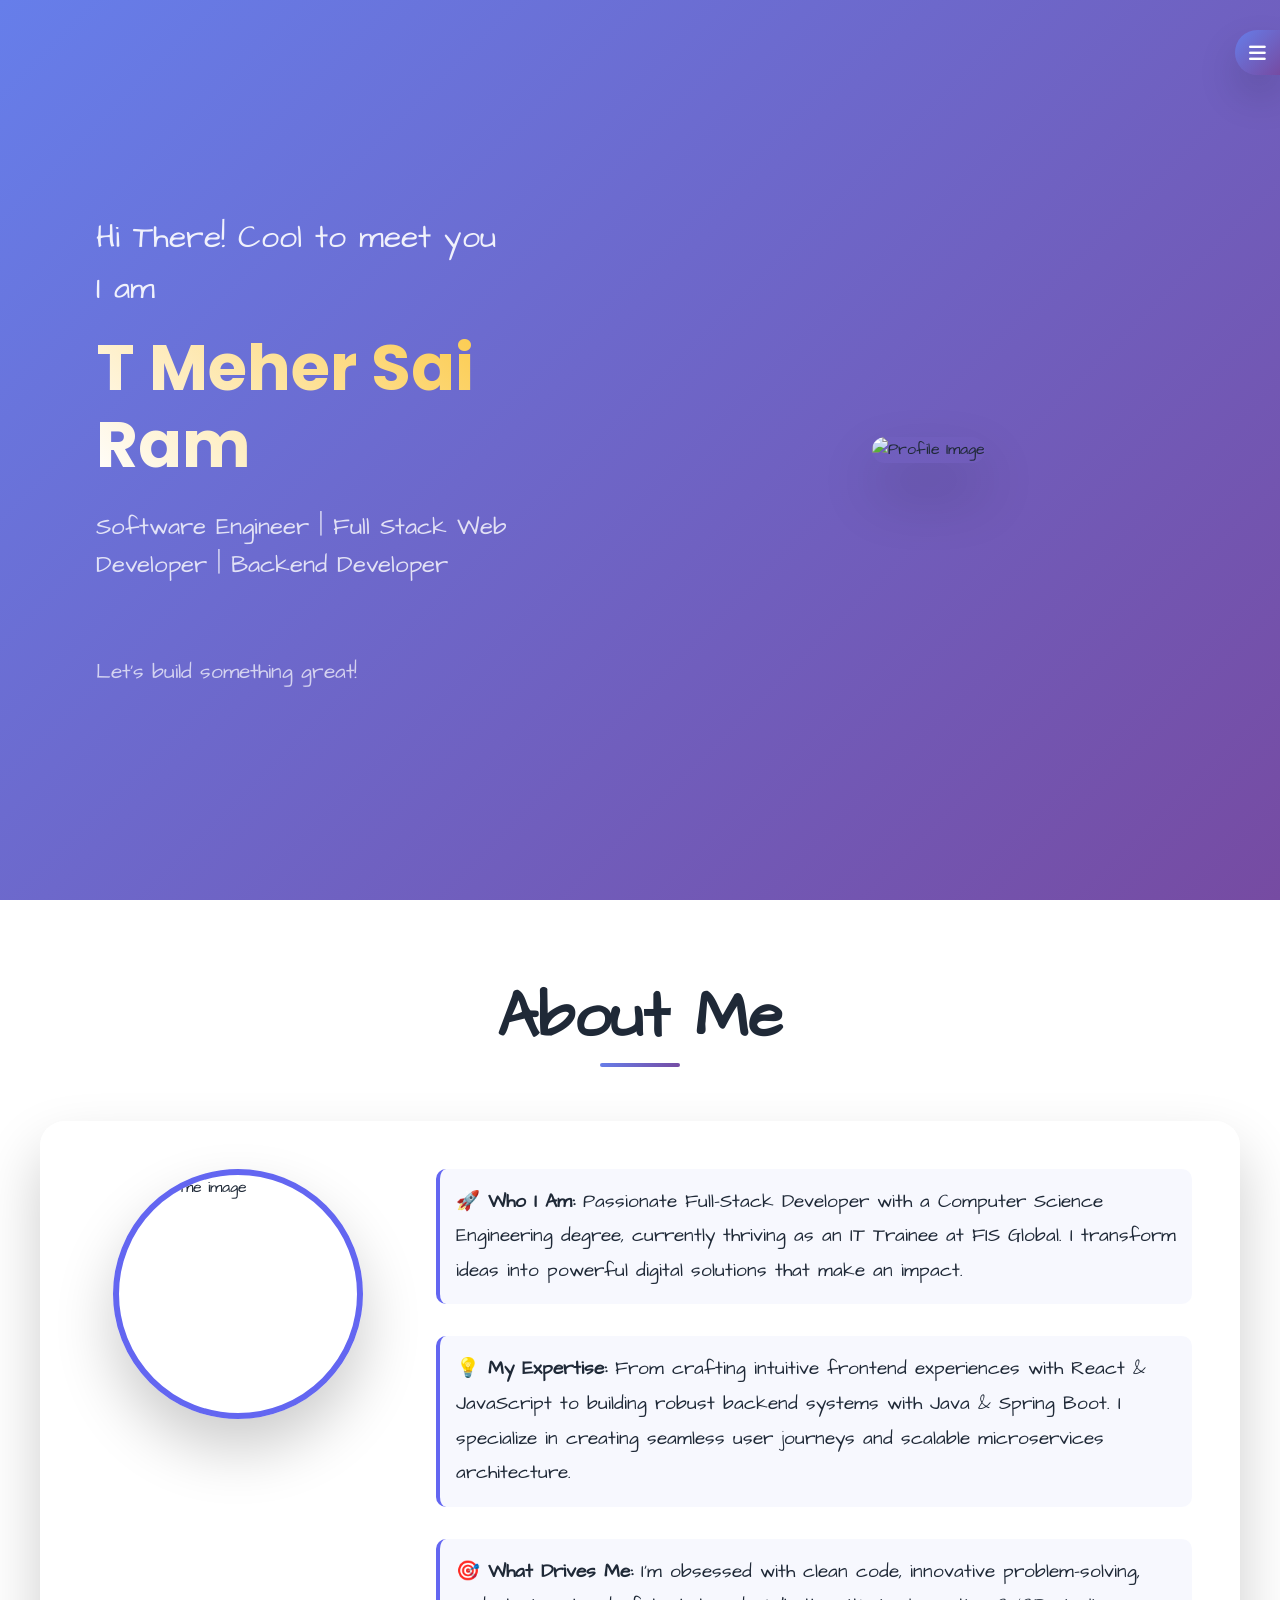
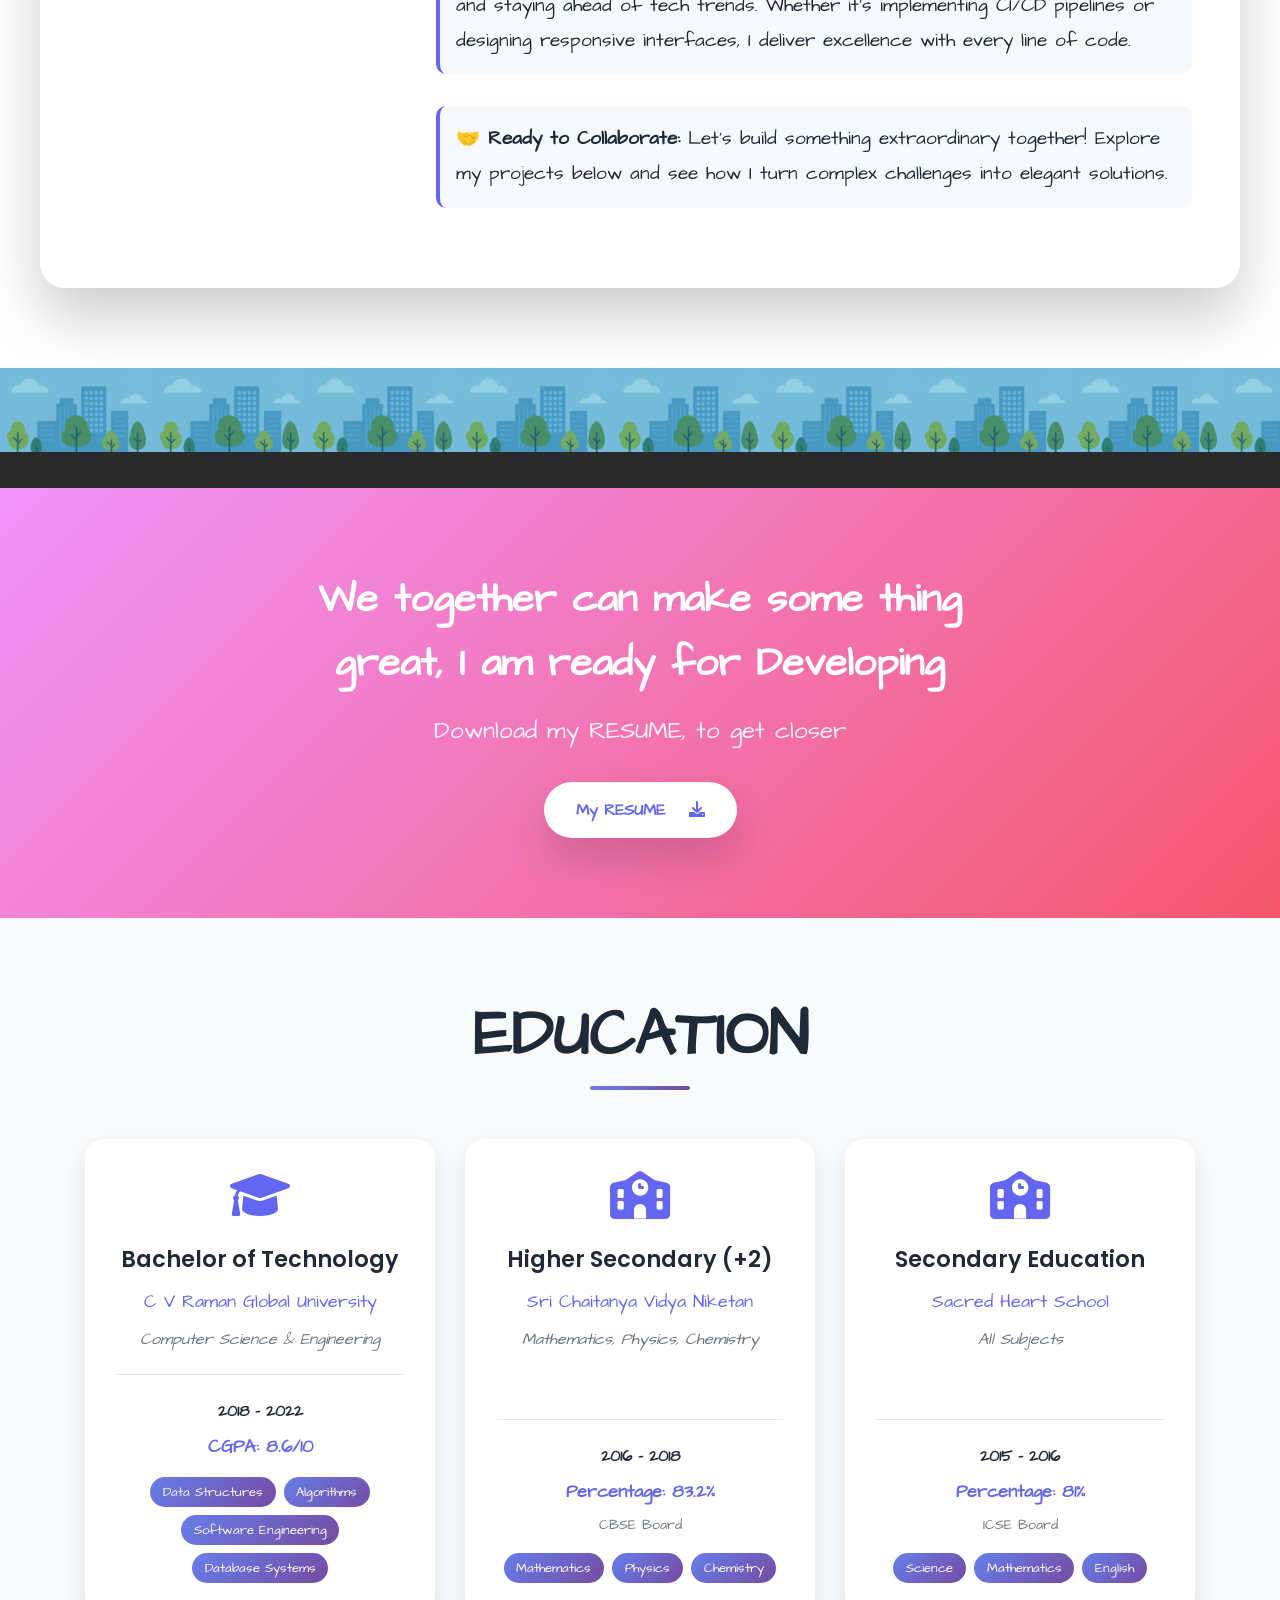
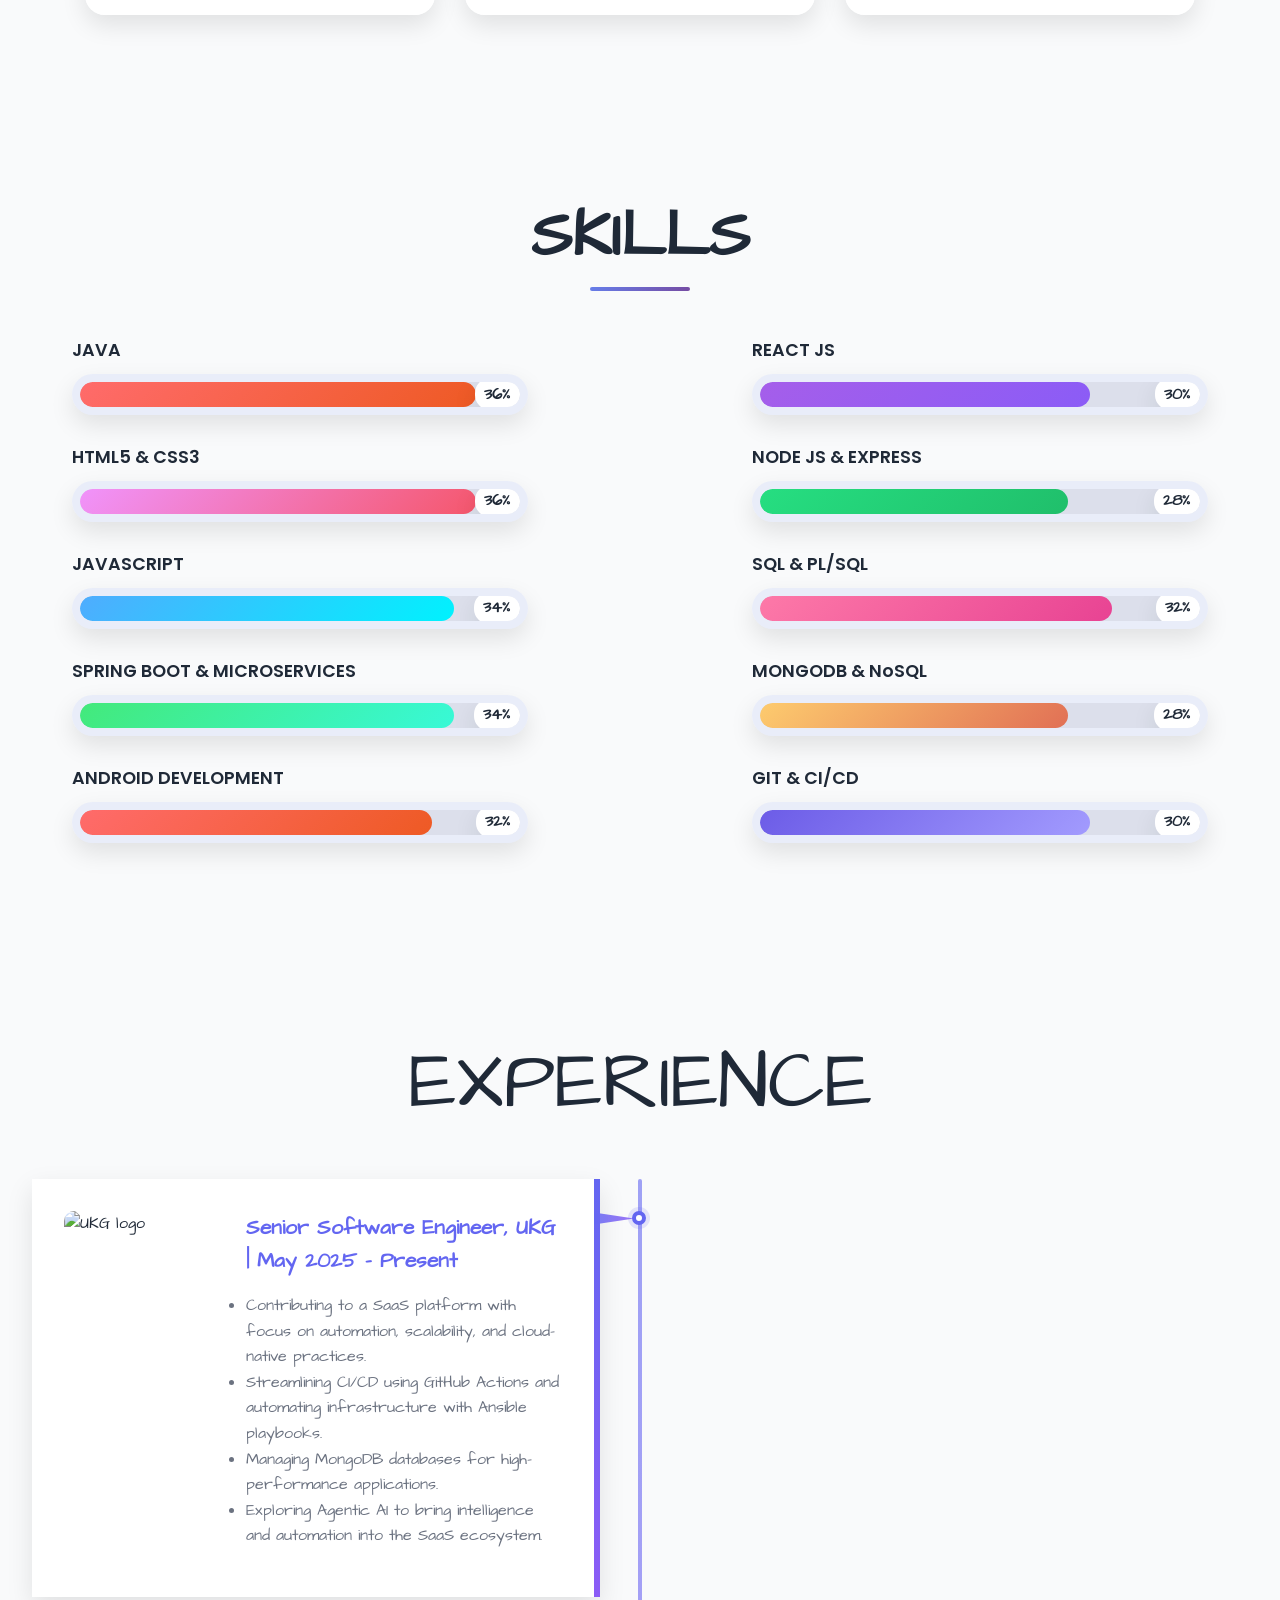
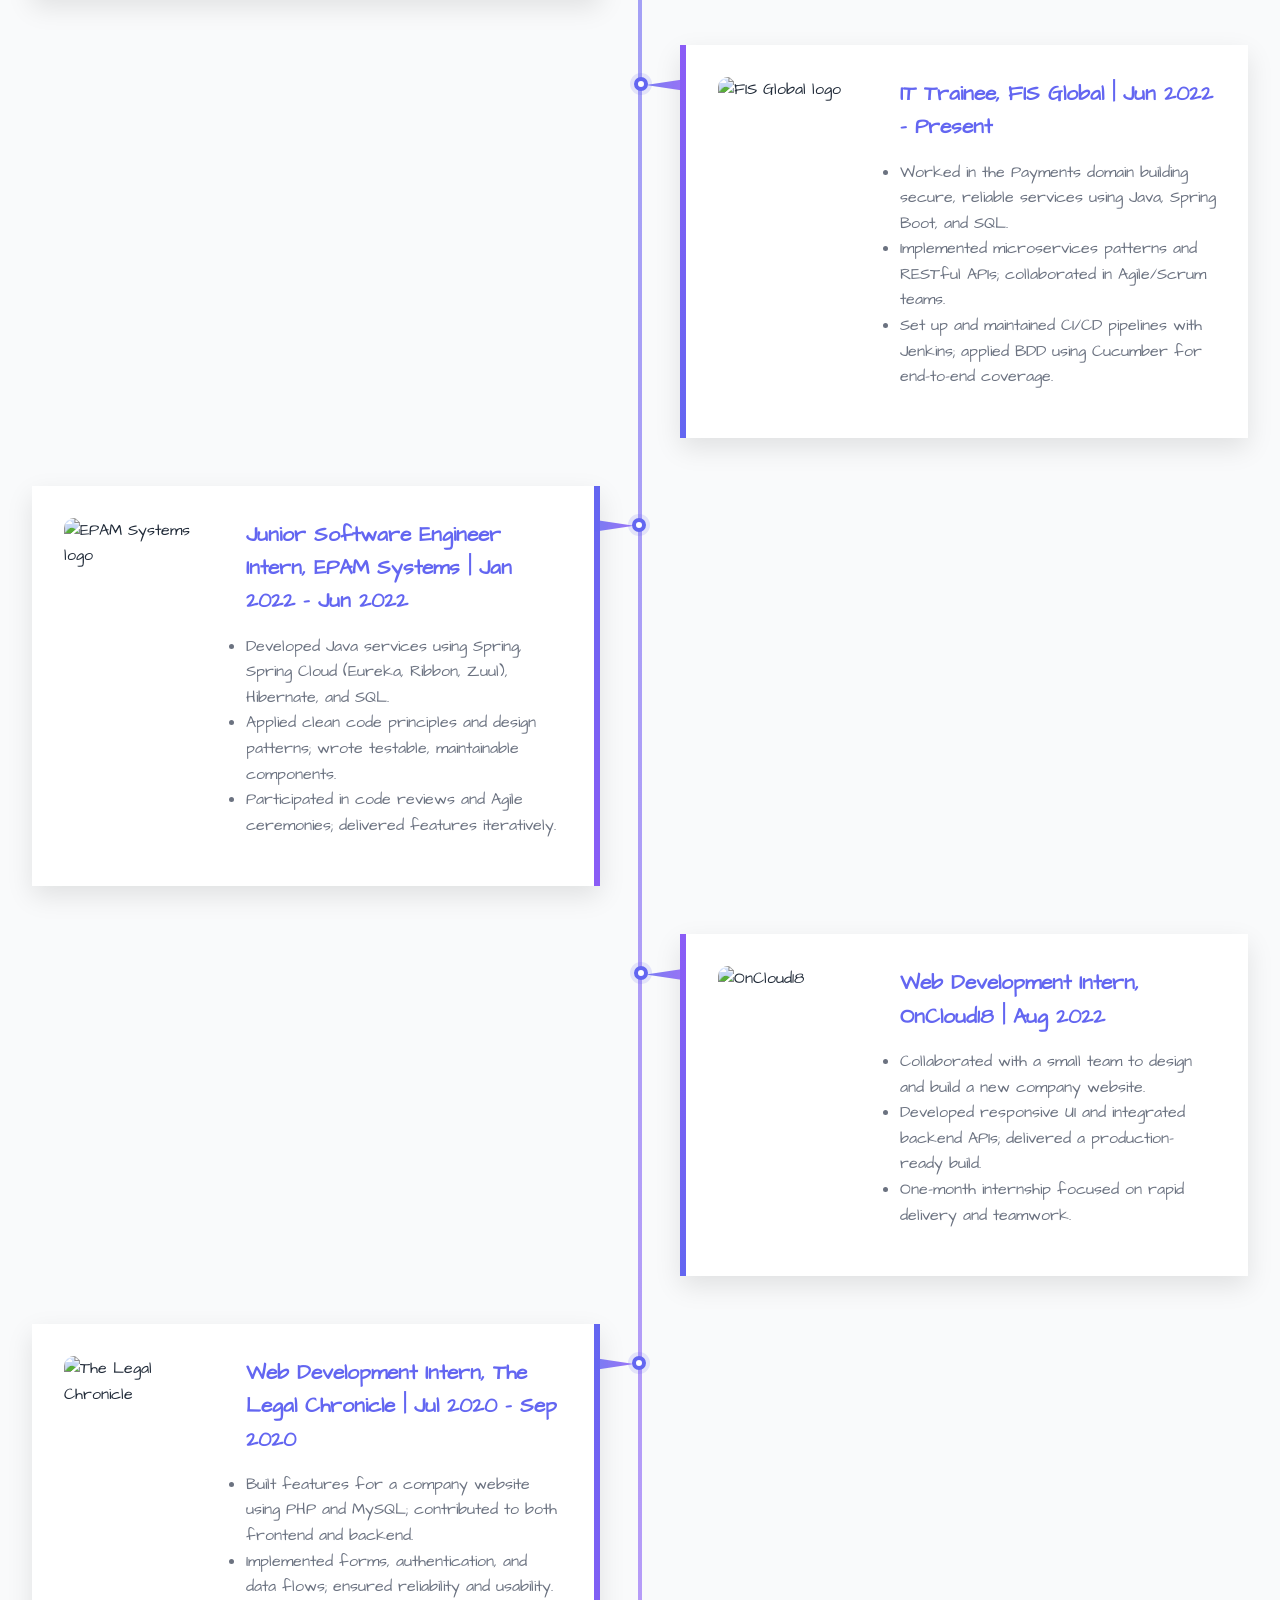
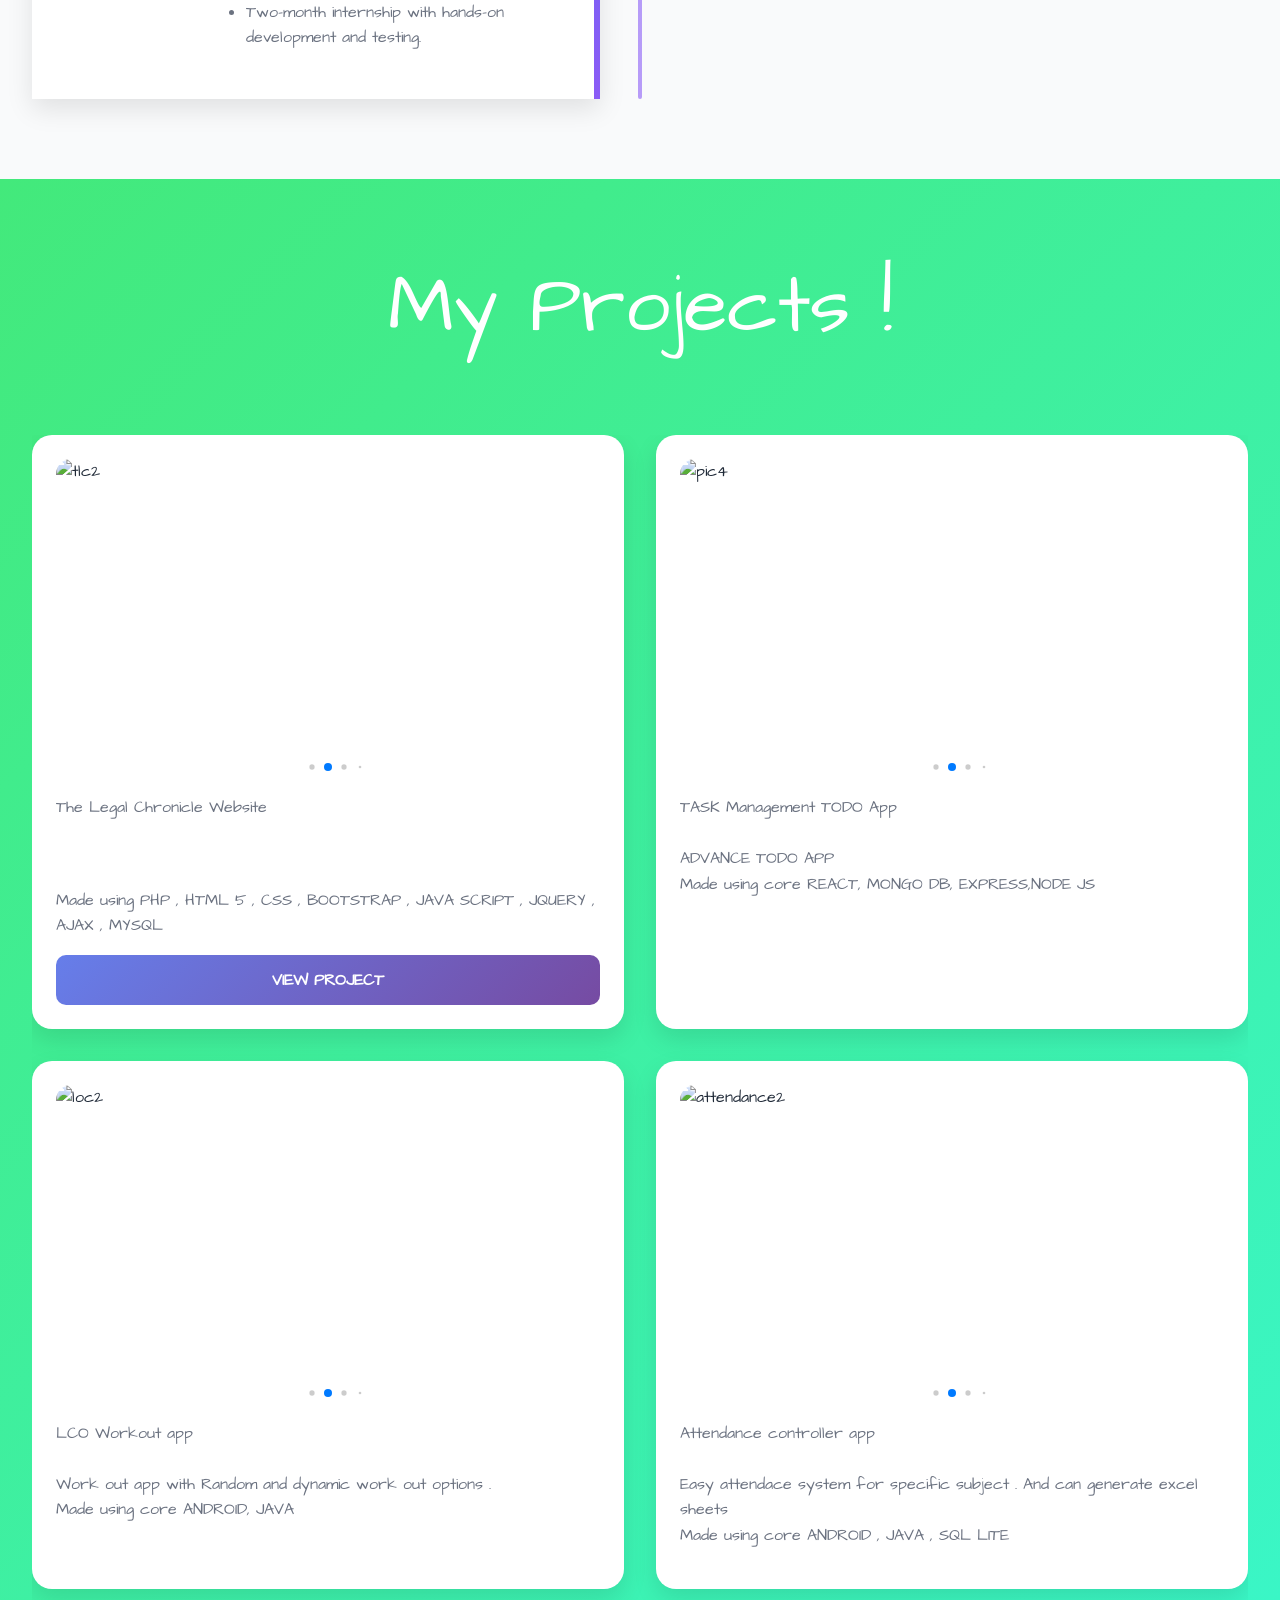
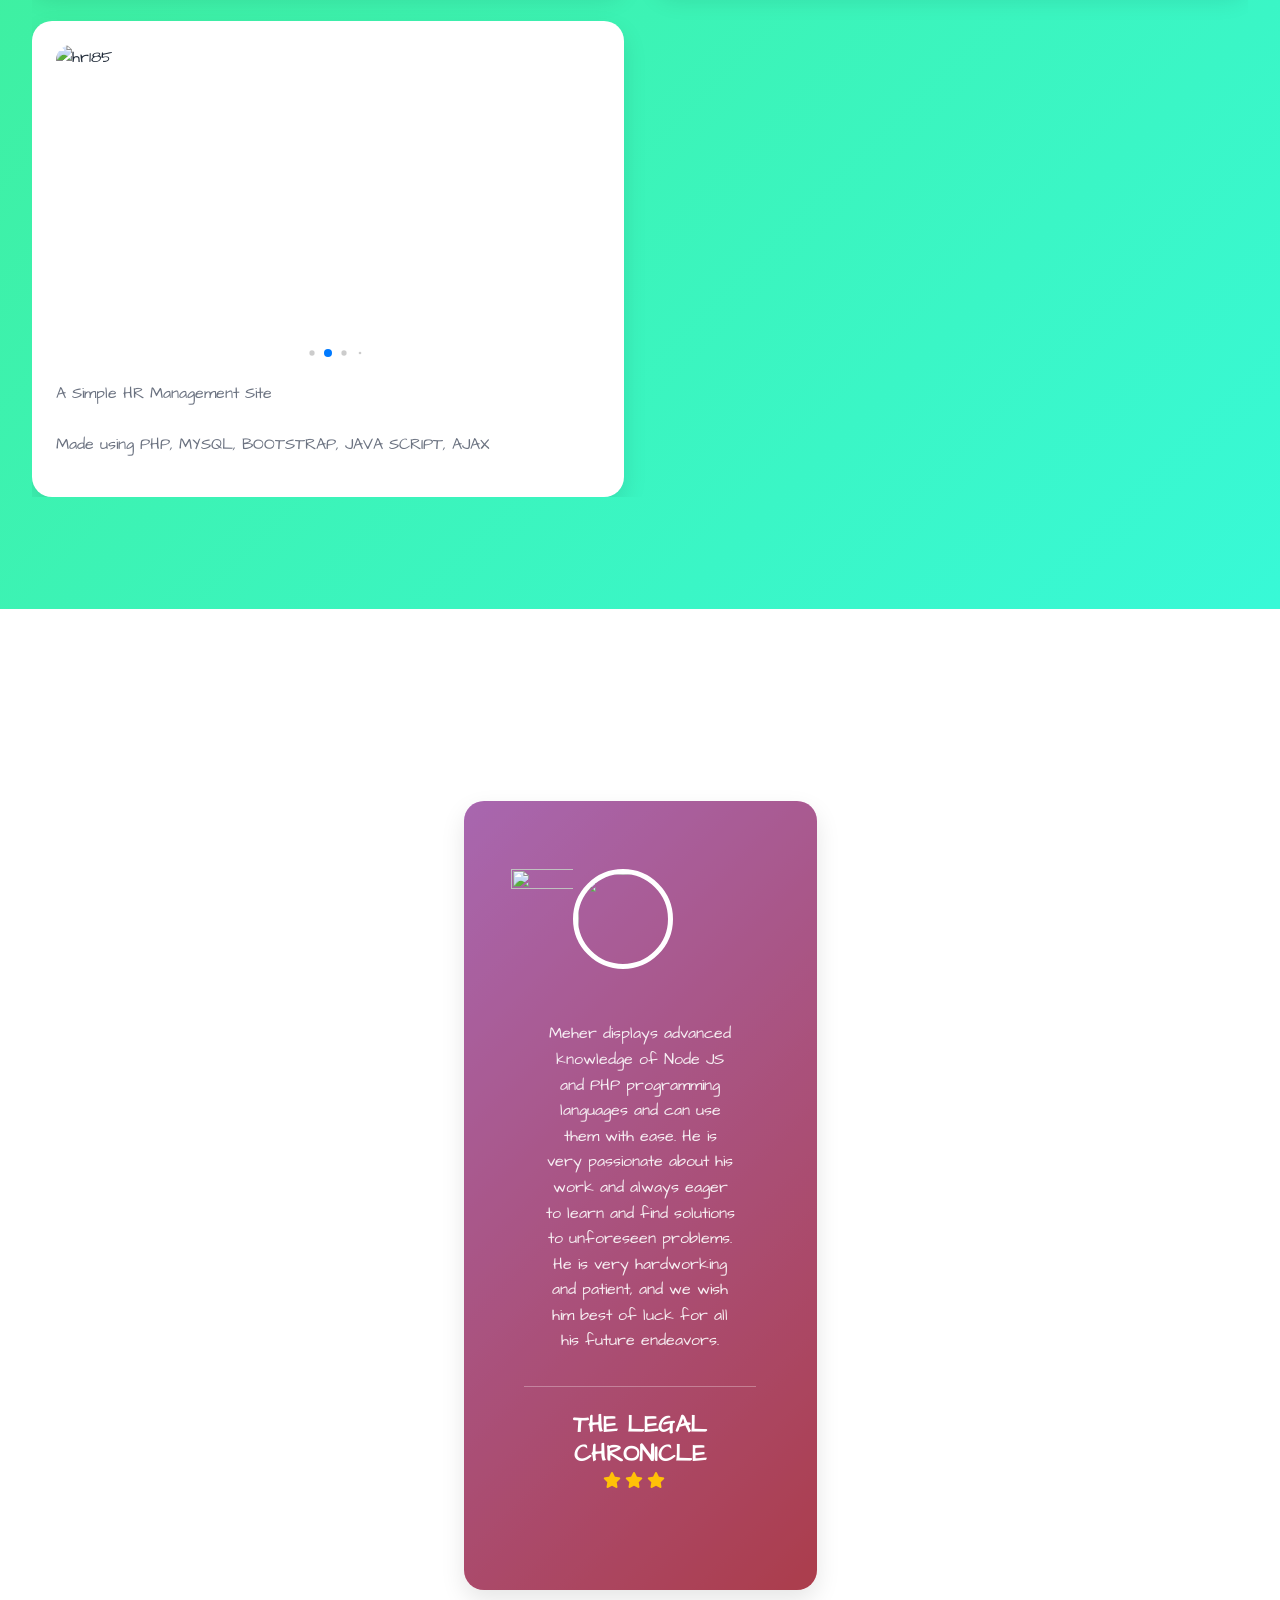
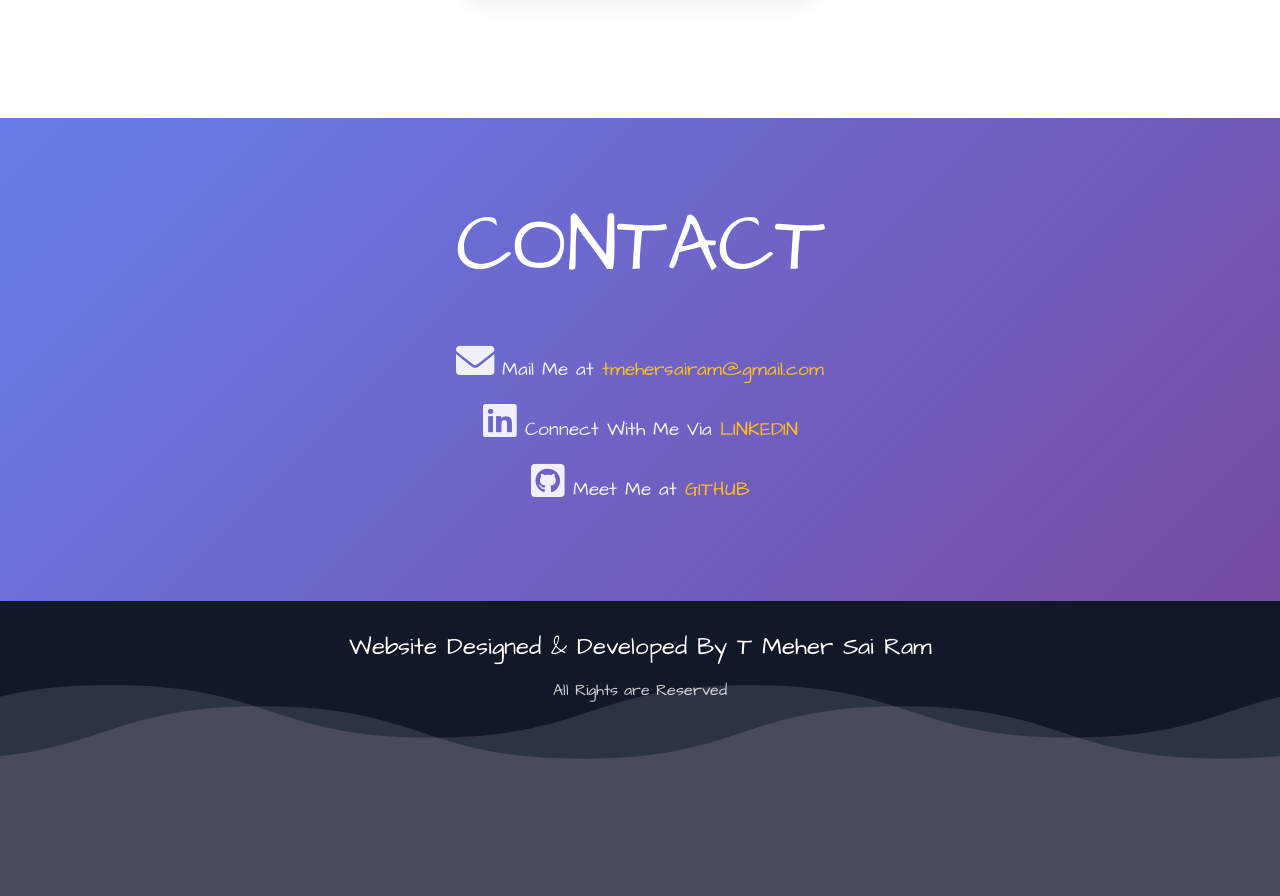
==== commit 4836efce: "Update resume format and enhance experience section with timeline layout" ====
--- a/index.html
+++ b/index.html
@@ -137,8 +137,8 @@
         Download my RESUME, to get closer
       </div>
       <div class="resume" data-aos="fade-up">
-        <a class="btn btn-secondary btn-light" href="assets/T Meher Sai Ram_Resume_v8_2.pdf"
-          download='T Meher Sai Ram_Resume'>My RESUME &nbsp;&nbsp; <i class="fa fa-download"></i></a>
+        <a class="btn btn-secondary btn-light" href="assets/T_Meher_Sai_Ram_Resume.html"
+          download="T_Meher_Sai_Ram_Resume.html">My RESUME &nbsp;&nbsp; <i class="fa fa-download"></i></a>
       </div>
     </div>
   </div>
@@ -305,134 +305,94 @@
           </div>
         </div>
       </div>
-      <!-- Animated Bike -->
-      <div class="skills-bike-animation">
-        <div class="skills-bike">
-          <div class="bike-body"></div>
-          <div class="bike-seat"></div>
-          <div class="bike-handlebar"></div>
-          <div class="bike-pedal"></div>
-          <div class="bike-chain"></div>
-          <div class="bike-headlight"></div>
-          <div class="bike-taillight"></div>
-          <div class="bike-headlight-beam"></div>
-          <div class="bike-wheel-front"></div>
-          <div class="bike-wheel-rear"></div>
-          <!-- Bike Driver -->
-          <div class="bike-driver"></div>
-          <div class="bike-driver-arms"></div>
-          <div class="bike-driver-legs"></div>
-        </div>
-      </div>
-    </div>
+          </div>
   </section>
 
 
   <!-- internships container -->
   <div id="experience" class="internships-container">
     <div class="internships-header">
-      <h1 data-aos="fade-down">Experience </h1>
+      <h1 data-aos="fade-down">EXPERIENCE</h1>
     </div>
     <div class="experiences">
-      <div class="experience" data-aos="zoom-in" data-aos-duration="800">
-        <img src="assets/fisglobal-logo.png" alt="fis global logo" />
+      <div class="experience" data-aos="fade-right" data-aos-duration="800">
+        <img src="https://logo.clearbit.com/ukg.com" alt="UKG logo" />
         <div class="experience_details">
           <p class="experience_name">
-            IT Trainee, FIS GLOBAL | june 2022 - present
+            Senior Software Engineer, UKG | May 2025 – Present
           </p>
           <div class="experience_info">
-            <p>As an IT Trainee at FIS GLOBAL, I embarked on a transformative journey in the Payments domain, honing my
-              skills in Java, Jenkins, Scrum, Cucumber Testing, Spring Boot, and SQL. With a passion for excellence, I
-              consistently delivered high-quality results while embracing continuous improvement.</p>
-            <p>Within the dynamic Payments domain, I gained a deep understanding of industry standards and regulations,
-              collaborating on secure and reliable payment solutions. My proficiency in Java allowed me to develop
-              robust applications, leveraging Spring Boot for streamlined development and microservices architecture.
-            </p>
-            <p>I implemented behavior-driven development with Cucumber Testing, ensuring comprehensive test coverage and
-              facilitating collaboration. Embracing Agile methodologies, especially Scrum, I excelled in efficient
-              project management and fostered transparent communication.</p>
-            <p>Harnessing Jenkins for CI/CD pipelines, I automated build, test, and deployment processes, enabling
-              efficient software delivery. Additionally, my expertise in SQL empowered me to design optimized database
-              schemas and execute complex queries for efficient data management.</p>
-            <p>Throughout my IT Trainee role, I demonstrated strong problem-solving skills, adaptability to new
-              technologies, and effective communication. Thriving in a fast-paced environment, I constantly sought
-              challenges to drive exceptional outcomes.</p>
-            <p>In summary, my experience in the Payments domain at FIS GLOBAL, along with proficiency in Java, Jenkins,
-              Scrum, Cucumber Testing, Spring Boot, and SQL, uniquely positions me to make valuable contributions to
-              future projects. I am ready to leverage my skills and experiences to drive innovation and deliver
-              impactful solutions.</p>
-          </div>
-        </div>
-      </div>
-      <div class="experience" data-aos="zoom-in" data-aos-duration="800">
-        <img src="assets/epam-logo.png" alt="epam systems logo" />
+            <ul>
+              <li>Contributing to a SaaS platform with focus on automation, scalability, and cloud-native practices.</li>
+              <li>Streamlining CI/CD using GitHub Actions and automating infrastructure with Ansible playbooks.</li>
+              <li>Managing MongoDB databases for high-performance applications.</li>
+              <li>Exploring Agentic AI to bring intelligence and automation into the SaaS ecosystem.</li>
+            </ul>
+          </div>
+        </div>
+      </div>
+      <div class="experience" data-aos="fade-right" data-aos-duration="800">
+        <img src="assets/fisglobal-logo.png" alt="FIS Global logo" />
         <div class="experience_details">
           <p class="experience_name">
-            Junior Software Engineer - Internship, EPAM SYSTEMS | jan 2022 - june 2022
+            IT Trainee, FIS Global | Jun 2022 – Present
           </p>
           <div class="experience_info">
-            <p>As a junior software engineering intern at EPAM Systems, I embarked on an exhilarating journey that
-              allowed me to cultivate a versatile skill set, including expertise in Java, Spring, Spring Cloud,
-              microservices, Hibernate, SQL, clean code design, and design patterns. This immersive experience equipped
-              me with a solid foundation in building cutting-edge, scalable software solutions.</p>
-            <p>Throughout my internship, I delved into the world of Java, harnessing its power to craft robust and
-              efficient applications. By leveraging the Spring framework, I seamlessly integrated dependency injection
-              and inversion of control principles, resulting in modular, maintainable codebases that adapt to evolving
-              requirements.</p>
-            <p>One of the highlights of my internship was working with Spring Cloud, where I harnessed its capabilities
-              to build distributed systems and embrace microservices architecture. By employing components such as
-              Eureka, Ribbon, and Zuul, I achieved seamless service discovery, load balancing, and API gateway
-              functionality, empowering applications to thrive in dynamic, cloud-native environments.</p>
-            <p>In parallel, I honed my expertise in Hibernate and SQL, seamlessly bridging the gap between
-              object-oriented programming and relational databases. I skillfully designed database schemas, composed
-              intricate queries, and ensured data integrity, attaining optimized and scalable data management.</p>
-            <p>Guided by a passion for clean code design, I committed myself to writing elegant, maintainable, and
-              testable code. Adhering to industry best practices, I applied SOLID principles and skillfully implemented
-              design patterns such as Singleton, Factory, and Observer, instilling extensibility and reusability into
-              every line of code.</p>
-            <p>Throughout my internship, I thrived on collaboration and actively engaged with cross-functional teams. By
-              participating in rigorous code reviews and soliciting feedback from mentors and colleagues, I continuously
-              refined my coding practices, embraced agile methodologies, and delivered exceptional software solutions.
-            </p>
-            <p>My time at EPAM Systems has not only instilled in me a diverse skill set encompassing Java, Spring,
-              Spring Cloud, microservices, Hibernate, SQL, clean code design, and design patterns, but it has also
-              fostered a deep understanding of the nuances of professional software development.</p>
-            <p>In summary, my internship at EPAM Systems was a transformative experience that equipped me with a
-              distinctive blend of technical skills and a passion for crafting exceptional software. I am eager to
-              leverage these talents to drive innovation and make a lasting impact in the field of software engineering.
-            </p>
-          </div>
-
-        </div>
-      </div>
-
-      <div class="experience" data-aos="zoom-in" data-aos-duration="800">
-        <img src="assets/onCloud18_internship_offer.jpeg" alt="oncloud18" />
+            <ul>
+              <li>Worked in the Payments domain building secure, reliable services using Java, Spring Boot, and SQL.</li>
+              <li>Implemented microservices patterns and RESTful APIs; collaborated in Agile/Scrum teams.</li>
+              <li>Set up and maintained CI/CD pipelines with Jenkins; applied BDD using Cucumber for end-to-end coverage.</li>
+            </ul>
+          </div>
+        </div>
+      </div>
+      <div class="experience" data-aos="fade-left" data-aos-duration="800">
+        <img src="assets/epam-logo.png" alt="EPAM Systems logo" />
         <div class="experience_details">
           <p class="experience_name">
-            Web Development internship - ON CLOUD 18 | Aug 2022
+            Junior Software Engineer Intern, EPAM Systems | Jan 2022 – Jun 2022
           </p>
-          <p class="experience_info">
-            I was responsible for developing a whole new website for the oncloud18 with my team. The website is in the
-            last stage of production.
-            I am currently involved in this work, the internship is of one month. I am very grateful to the the
-            oncloud18 team. Wishing for more such type of interships.
-          </p>
-        </div>
-      </div>
-
-
-      <div class="experience" data-aos="zoom-in" data-aos-duration="800">
-        <img src="assets/TLC_CERTIFICATE.jpeg" alt="tlc" />
+          <div class="experience_info">
+            <ul>
+              <li>Developed Java services using Spring, Spring Cloud (Eureka, Ribbon, Zuul), Hibernate, and SQL.</li>
+              <li>Applied clean code principles and design patterns; wrote testable, maintainable components.</li>
+              <li>Participated in code reviews and Agile ceremonies; delivered features iteratively.</li>
+            </ul>
+          </div>
+
+        </div>
+      </div>
+
+      <div class="experience" data-aos="fade-right" data-aos-duration="800">
+        <img src="assets/onCloud18_internship_offer.jpeg" alt="OnCloud18" />
         <div class="experience_details">
           <p class="experience_name">
-            Web Development internship, THE LEGAL CHRONICLE | july 2020 - September 2020
+            Web Development Intern, OnCloud18 | Aug 2022
           </p>
-          <p class="experience_info">
-            I worked as a web developer for the legal chronicle team. I with my team developed a whole new website.
-            I was responsible for Some Front-end and full Backend part of the website made with PHP and MySQL. The
-            internship was approximately two months, started on july 15 and ended on september 7.
-            y </p>
+          <div class="experience_info">
+            <ul>
+              <li>Collaborated with a small team to design and build a new company website.</li>
+              <li>Developed responsive UI and integrated backend APIs; delivered a production-ready build.</li>
+              <li>One-month internship focused on rapid delivery and teamwork.</li>
+            </ul>
+          </div>
+        </div>
+      </div>
+
+
+      <div class="experience" data-aos="fade-left" data-aos-duration="800">
+        <img src="assets/TLC_CERTIFICATE.jpeg" alt="The Legal Chronicle" />
+        <div class="experience_details">
+          <p class="experience_name">
+            Web Development Intern, The Legal Chronicle | Jul 2020 – Sep 2020
+          </p>
+          <div class="experience_info">
+            <ul>
+              <li>Built features for a company website using PHP and MySQL; contributed to both frontend and backend.</li>
+              <li>Implemented forms, authentication, and data flows; ensured reliability and usability.</li>
+              <li>Two-month internship with hands-on development and testing.</li>
+            </ul>
+          </div>
         </div>
       </div>
 
@@ -618,7 +578,7 @@
             Made using core ANDROID , JAVA , SQL LITE
           </div>
         </div>
-        <div class="project swiper">
+        <div class="project">
           <!-- Swiper  -->
           <div class="swiper">
             <div class="swiper-container">
@@ -750,8 +710,8 @@
     <p><i class="fab fa-github-square fa-2x"></i>Meet Me at <a href="https://github.com/meher18"
         target="_blank">GITHUB</a></p>
   </div>
-  <footer>
-    <svg viewBox="0 0 120 28">
+  <footer style="color: white;">
+    <svg viewBox="0 0 240 28" preserveAspectRatio="none">
       <defs>
         <mask id="xxx">
           <circle cx="7" cy="12" r="40" fill="#fff" />
@@ -772,30 +732,25 @@
 
       </defs>
 
-      <use id="wave3" class="wave" xlink:href="#wave" x="0" y="-2"></use>
-      <use id="wave2" class="wave" xlink:href="#wave" x="0" y="0"></use>
-
-      <g class="topball">
-        <a href="#top_view">
-          <circle class="ball" cx="110" cy="8" r="4" stroke="none" stroke-width="0" fill="black" />
-        </a>
-
-        <g class="arrow">
-          <polyline class="" points="108,8 110,6 112,8" fill="none" />
-          <polyline class="" points="110,6 110,10.5" fill="none" />
-        </g>
-
+      <!-- Layer 1 (top) -->
+      <g transform="translate(0,-2)">
+        <use xlink:href="#wave" x="0" y="0" fill="rgba(255,255,255,0.12)">
+          <animate attributeName="x" from="0" to="-240" dur="10s" repeatCount="indefinite" />
+        </use>
+        <use xlink:href="#wave" x="240" y="0" fill="rgba(255,255,255,0.12)">
+          <animate attributeName="x" from="240" to="0" dur="10s" repeatCount="indefinite" />
+        </use>
       </g>
-      <g class="gooeff">
-        <circle class="drop drop1" cx="20" cy="2" r="1.8" />
-        <circle class="drop drop2" cx="25" cy="2.5" r="1.5" />
-        <circle class="drop drop3" cx="16" cy="2.8" r="1.2" />
-        <use id="wave1" class="wave" xlink:href="#wave" x="0" y="1" />
-
-        <!-- g mask="url(#xxx)">
-    <path   id="wave1"  class="wave" d="M 0,10 C 30,10 30,15 60,15 90,15 90,10 120,10 150,10 150,15 180,15 210,15 210,10 240,10 v 28 h -240 z" />
-    </g>
-  </g -->
+
+      <!-- Layer 2 (bottom) -->
+      <g>
+        <use xlink:href="#wave" x="0" y="0" fill="rgba(255,255,255,0.12)">
+          <animate attributeName="x" from="0" to="-240" dur="14s" repeatCount="indefinite" />
+        </use>
+        <use xlink:href="#wave" x="240" y="0" fill="rgba(255,255,255,0.12)">
+          <animate attributeName="x" from="240" to="0" dur="14s" repeatCount="indefinite" />
+        </use>
+      </g>
 
     </svg>
 
@@ -814,15 +769,46 @@
   <script src="main.js"></script>
 
 
-  <!-- Initialize Swiper -->
+  <!-- Initialize Swiper for each carousel with scoped pagination and responsive behavior -->
   <script>
-    var swiper = new Swiper(".swiper-container", {
-      loop: true,
-
-      pagination: {
-        el: ".swiper-pagination",
-        dynamicBullets: true,
-      },
+    document.addEventListener('DOMContentLoaded', function () {
+      document.querySelectorAll('.swiper-container').forEach(function (container) {
+        var paginationEl = container.querySelector('.swiper-pagination');
+        try {
+          var swiper = new Swiper(container, {
+            loop: true,
+            slidesPerView: 1,
+            spaceBetween: 0,
+            autoHeight: true,
+            watchOverflow: true,
+            observer: true,
+            observeParents: true,
+            resizeObserver: true,
+            updateOnWindowResize: true,
+            pagination: {
+              el: paginationEl,
+              clickable: true,
+              dynamicBullets: true,
+            },
+            autoplay: {
+              delay: 3000,
+              disableOnInteraction: false
+            },
+            keyboard: { enabled: true }
+          });
+
+          // Ensure swiper recalculates after images load
+          container.querySelectorAll('img').forEach(function(img){
+            if (!img.complete) {
+              img.addEventListener('load', function(){ swiper.updateAutoHeight(); swiper.update(); });
+            }
+          });
+
+          window.addEventListener('resize', function(){ swiper.updateAutoHeight(); swiper.update(); });
+        } catch (e) {
+          console.warn('Swiper init failed for a container', e);
+        }
+      });
     });
   </script>
   <script>
--- a/style.css
+++ b/style.css
@@ -36,8 +36,32 @@
   box-sizing: border-box;
 }
 
+/* Global overflow and layout guard to eliminate left/right gaps */
+html, body {
+  width: 100%;
+  max-width: 100%;
+  margin: 0 !important;
+  padding: 0 !important;
+  overflow-x: hidden !important;
+}
+
+body {
+  position: relative;
+}
+
+/* Prevent SVG filter/paths from causing horizontal overflow */
+footer svg {
+  overflow: hidden;
+}
+
 html {
   scroll-behavior: smooth;
+  margin: 0 !important;
+  padding: 0 !important;
+  overflow-x: hidden;
+  overflow-y: scroll; /* keep scrollbar width consistent to avoid layout shift */
+  overscroll-behavior-x: none;
+  width: 100%;
 }
 
 body {
@@ -45,8 +69,30 @@
   line-height: 1.6;
   color: var(--text-primary);
   background-color: var(--bg-primary);
+  margin: 0 !important;
+  padding: 0 !important;
+  border: 0;
   overflow-x: hidden;
+  overscroll-behavior-x: none;
   transition: all 0.3s ease;
+}
+
+/* Prevent horizontal overflow and media spillover */
+img, svg, video, canvas {
+  max-width: 100%;
+  height: auto;
+  display: block;
+}
+
+/* Ensure sections cannot create horizontal scroll */
+.about-container, .education, .skills, .internships-container, .projects-container, .testimonial, .contact, footer {
+  overflow-x: hidden;
+}
+
+/* Guard Swiper root */
+.swiper {
+  width: 100%;
+  overflow: hidden;
 }
 
 /* Expandable Vertical Navbar */
@@ -391,7 +437,7 @@
 ::-webkit-scrollbar-track {
   background: rgba(255, 255, 255, 0.1);
   border-radius: 10px;
-  margin: 5px;
+  margin: 0;
 }
 
 [data-theme="dark"] ::-webkit-scrollbar-track {
@@ -1713,9 +1759,18 @@
   background: linear-gradient(135deg, #6c5ce7 0%, #a29bfe 100%);
 }
 
+/* Fix Skills section: unify first bar and remove conflicting stripes */
+.progress-bar-danger {
+  background: linear-gradient(135deg, #ff6b6b 0%, #ee5a24 100%);
+}
+
+.progress-bar.progress-bar-striped {
+  background-image: none; /* keep custom gradients visible */
+}
+
 .progress-value {
   position: absolute;
-  right: 15px;
+  right: 0px;
   top: 50%;
   transform: translateY(-50%);
   color: var(--text-primary);
@@ -1732,6 +1787,33 @@
   background: var(--bg-dark);
   color: var(--text-primary);
 }
+
+/* Ensure skill bar colors are clearly visible */
+.skills .progress {
+  background: rgba(0, 0, 0, 0.06);
+}
+[data-theme="dark"] .skills .progress {
+  background: rgba(255, 255, 255, 0.08);
+}
+.skills .progress-bar {
+  background-image: none !important; /* disable any Bootstrap striping/image */
+}
+.skills .progress-bar::before {
+  display: none; /* remove white shimmer overlay that can wash out color */
+}
+
+/* Force vivid gradients within Skills section */
+.skills .progress-bar { opacity: 1 !important; filter: none !important; background-blend-mode: normal !important; }
+.skills .progress-bar.one { background: var(--gradient-2) !important; }
+.skills .progress-bar.two { background: var(--gradient-3) !important; }
+.skills .progress-bar.three { background: var(--gradient-4) !important; }
+.skills .progress-bar.four { background: linear-gradient(135deg, #ff6b6b 0%, #ee5a24 100%) !important; }
+.skills .progress-bar.five { background: linear-gradient(135deg, #a55eea 0%, #8b5cf6 100%) !important; }
+.skills .progress-bar.six { background: linear-gradient(135deg, #26de81 0%, #20bf6b 100%) !important; }
+.skills .progress-bar.seven { background: linear-gradient(135deg, #fd79a8 0%, #e84393 100%) !important; }
+.skills .progress-bar.eight { background: linear-gradient(135deg, #fdcb6e 0%, #e17055 100%) !important; }
+.skills .progress-bar.nine { background: linear-gradient(135deg, #6c5ce7 0%, #a29bfe 100%) !important; }
+.skills .progress-bar.progress-bar-danger { background: linear-gradient(135deg, #ff6b6b 0%, #ee5a24 100%) !important; }
 
 /* Skills Bike Animation */
 .skills-bike-animation {
@@ -2252,7 +2334,7 @@
 }
 
 .experiences {
-  max-width: 1200px;
+  max-width: 100%;
   margin: 0 auto;
   padding: 0 2rem;
   display: flex;
@@ -2264,7 +2346,7 @@
 
 .experience {
   background: white;
-  border-radius: 20px;
+  border-radius: 0px;
   padding: 2rem;
   box-shadow: var(--shadow-light);
   display: flex;
@@ -2308,6 +2390,193 @@
 
 .experience_info p {
   margin-bottom: 1rem;
+}
+
+/* Timeline layout for Experience */
+.experiences {
+  position: relative;
+  padding: 0 2rem 0 2rem;
+}
+
+/* Vertical line in center */
+.experiences::before {
+  content: '';
+  position: absolute;
+  top: 0;
+  bottom: 0;
+  left: 50%;
+  transform: translateX(-50%);
+  width: 4px;
+  background: linear-gradient(to bottom, var(--primary-color), var(--secondary-color));
+  opacity: 0.6;
+  border-radius: 2px;
+  animation: timelineGlow 6s ease-in-out infinite alternate;
+}
+
+/* Cards positioned alternately on left/right */
+.experience {
+  width: calc(50% - 40px);
+  position: relative;
+}
+
+/* Left side (odd) */
+.experience:nth-child(odd) {
+  margin-right: auto;
+}
+
+/* Right side (even) */
+.experience:nth-child(even) {
+  margin-left: auto;
+}
+
+/* Connector line from card to center */
+.experience::after {
+  content: '';
+  position: absolute;
+  top: 34px; /* align vertically with the timeline dot */
+  width: 40px;
+  height: 12px;
+  background: linear-gradient(to right, var(--primary-color), var(--secondary-color));
+  opacity: 0.85;
+  filter: drop-shadow(0 2px 6px rgba(0,0,0,0.08));
+  transition: transform 0.25s ease, opacity 0.25s ease, filter 0.25s ease;
+}
+
+.experience:nth-child(odd)::after {
+  right: -40px;
+  clip-path: polygon(0 0, 100% 50%, 0 100%);
+}
+
+.experience:nth-child(even)::after {
+  left: -40px;
+  clip-path: polygon(100% 0, 0 50%, 100% 100%);
+}
+
+.experience:nth-child(odd) {
+  border-right: 6px solid transparent;
+  border-left: none;
+  border-image: linear-gradient(to bottom, var(--primary-color), var(--secondary-color)) 1;
+}
+
+.experience:nth-child(even) {
+  border-left: 6px solid transparent;
+  border-right: none;
+  border-image: linear-gradient(to bottom, var(--secondary-color), var(--primary-color)) 1;
+}
+
+/* Timeline dot on center line */
+.experience::before {
+  content: '';
+  position: absolute;
+  top: 32px;
+  width: 14px;
+  height: 14px;
+  background: var(--bg-primary);
+  border: 4px solid var(--primary-color);
+  border-radius: 50%;
+  box-shadow: 0 0 0 4px rgba(99, 102, 241, 0.15);
+  z-index: 2;
+}
+
+.experience:nth-child(odd)::before {
+  right: -52px; /* center of the line (40 connector + 12 radius) */
+}
+
+.experience:nth-child(even)::before {
+  left: -52px;
+}
+
+/* Animations for timeline */
+@keyframes timelineGlow {
+  0% { opacity: 0.45; }
+  100% { opacity: 0.8; }
+}
+
+@keyframes arrowPulse {
+  0% { transform: translateY(-50%) scaleX(1); }
+  100% { transform: translateY(-50%) scaleX(1.08); }
+}
+
+/* Hover interplay on dots and cards */
+.experience:hover::after {
+  transform: scaleX(1);
+  filter: drop-shadow(0 3px 8px rgba(0,0,0,0.12));
+}
+
+.experience:hover::before {
+  border-color: var(--secondary-color);
+  box-shadow: 0 0 0 6px rgba(139, 92, 246, 0.2);
+}
+
+/* Keep arrow tip anchored on circle edge during hover */
+.experience:nth-child(odd)::after { transform-origin: 100% 50%; }
+.experience:nth-child(even)::after { transform-origin: 0% 50%; }
+
+/* Disable arrow grow on mobile to prevent overflow */
+@media (max-width: 992px) {
+  .experience:hover::after { transform: none !important; }
+}
+
+/* Improve card visuals for timeline */
+.experience {
+  backdrop-filter: blur(6px);
+}
+
+/* Dark theme adjustments for timeline */
+[data-theme="dark"] .experiences::before {
+  opacity: 0.35;
+}
+
+[data-theme="dark"] .experience::before {
+  background: var(--bg-dark);
+  box-shadow: 0 0 0 4px rgba(255, 255, 255, 0.06);
+}
+
+/* Responsive: stack into single column */
+@media (max-width: 992px) {
+  .experiences::before {
+    left: 50%; /* move line to the left */
+    transform: none;
+  }
+  .experience {
+    width: 100%;
+  }
+  .experience,
+  .experience:nth-child(odd),
+  .experience:nth-child(even) {
+    margin: 0 0 2rem 0;
+  }
+  .experience::after {
+    left: 26px; /* connect from line */
+    width: 26px; /* small connector into card */
+    height: 3px;
+    top: 41px; /* align with the timeline dot on mobile */
+    transform: none;
+    clip-path: none;
+    background: var(--primary-color);
+    opacity: 0;
+  }
+  .experience:nth-child(odd)::after,
+  .experience:nth-child(even)::after {
+    right: auto;
+  }
+ 
+  .experience {
+    border-right: none !important;
+    border-left: 6px  transparent;
+    border-left: none !important;
+    border-image: linear-gradient(to bottom, var(--primary-color), var(--secondary-color)) 1;
+  }
+}
+
+@media (max-width: 576px) {
+  .experience img {
+    width: 100px;
+    height: 70px;
+  }
+  .experience_name {
+    font-size: 1.1rem;
+  }
 }
 
 /* Projects Section */
@@ -2344,17 +2613,22 @@
 }
 
 .projects-block {
-  max-width: 1200px;
-  margin: 0 auto;
-  padding: 0 2rem;
+  max-width: none;
+  width: 100%;
+  margin: 0;
+  padding: 2rem;
   position: relative;
   z-index: 1;
 }
 
 .projects {
   display: grid;
-  grid-template-columns: repeat(auto-fit, minmax(350px, 1fr));
+  grid-template-columns: repeat(auto-fit, minmax(400px, 1fr));
   gap: 2rem;
+  justify-content: stretch;
+  align-content: start;
+  justify-items: stretch;
+  margin-left: 0 !important;
 }
 
 .project {
@@ -2379,7 +2653,8 @@
   border-radius: 15px;
   overflow: hidden;
   margin-bottom: 1rem;
-  height: 250px;
+  height: clamp(180px, 56vw, 320px);
+  width: 100%;
   position: relative;
 }
 
@@ -2387,7 +2662,7 @@
   display: flex;
   align-items: center;
   justify-content: center;
-  background: #f8f9fa;
+  background: transparent;
 }
 
 .swiper-slide img {
@@ -2423,6 +2698,21 @@
   box-shadow: var(--shadow-medium);
 }
 
+/* Extra guards for Projects to avoid horizontal overflow and improve responsiveness */
+.projects, .projects-block, .project {
+  max-width: 100%;
+  overflow-x: hidden;
+}
+
+@media (max-width: 768px) {
+  .project { padding: 0.75rem; }
+  .swiper-container { height: clamp(180px, 58vw, 280px); }
+}
+
+@media (max-width: 480px) {
+  .swiper-slide img { object-fit: cover; }
+}
+
 /* Testimonial Section */
 .testimonial {
   padding: 5rem 0;
@@ -2530,9 +2820,15 @@
 }
 
 /* Contact Section */
+/* Contact section: gradient background with centered text and vertical padding */
 .contact {
+  /* Vertical padding: 5rem top/bottom; 0 left/right */
   padding: 5rem 0;
+
+  /* Background supplied via CSS variable `--gradient-1` */
   background: var(--gradient-1);
+
+  /* Center-align inline text content */
   text-align: center;
 }
 
@@ -2572,18 +2868,24 @@
   background: var(--bg-dark);
   color: var(--text-primary);
   text-align: center;
-  padding: 2rem 0;
-  position: relative;
+  padding: 0 0 10rem 0; /* waves occupy their own space; content gets bottom padding */
+  position: relative;
+  overflow: hidden; /* ensure waves never overflow */
 }
 
 [data-theme="dark"] footer {
-  background: #000000;
-  color: white;
+    color: white;
 }
 
 footer svg {
+  position: absolute;
+  top: 0;
+  left: 0;
   width: 100%;
-  height: auto;
+  height: 100%;
+  display: block;
+  overflow: hidden; /* safety */
+  pointer-events: none;
 }
 
 footer div {
@@ -2600,36 +2902,30 @@
   opacity: 0.8;
 }
 
-/* Footer Animations */
+/* Footer Animations: keep only waves */
 footer .wave {
-  animation: wave 3s linear infinite;
-  fill: var(--bg-dark);
-}
+  fill: rgba(255, 255, 255, 0.14);
+  animation: waveMove 12s linear infinite;
+  transform: translateX(0);
+  transform-box: fill-box;
+  transform-origin: 50% 50%;
+  will-change: transform;
+}
+
+/* Stagger layers for parallax */
+footer #wave2.wave { animation-duration: 10s; animation-delay: -1s; opacity: 0.9; }
+footer #wave3.wave { animation-duration: 14s; animation-delay: -2s; opacity: 0.8; }
 
 [data-theme="dark"] footer .wave {
-  fill: #000000;
-}
-
-footer .topball {
-  animation: ball 1.5s ease-in-out infinite alternate;
-  cursor: pointer;
-}
-
-footer .arrow {
-  stroke-width: 0.3px;
-  stroke: white;
-}
-
-@keyframes wave {
-  to {
-    transform: translateX(-100%);
-  }
-}
-
-@keyframes ball {
-  to {
-    transform: translateY(20%);
-  }
+  fill: rgba(255, 255, 255, 0.16);
+}
+
+/* Remove arrow/ball related styles */
+footer .topball, footer .arrow, footer .gooeff { display: none !important; }
+
+@keyframes waveMove {
+  0% { transform: translateX(0); }
+  100% { transform: translateX(-60%); }
 }
 
 /* Responsive Design for Skills */
@@ -2739,7 +3035,7 @@
   
   .about-container {
     padding: 1rem;
-    margin-top: 70px;
+    margin-top: 0;
   }
   
   .projects {
@@ -2753,8 +3049,7 @@
   
   .about-me-block,
   .resume_container,
-  .experiences,
-  .projects-block {
+  .experiences {
     padding: 1rem;
   }
   
